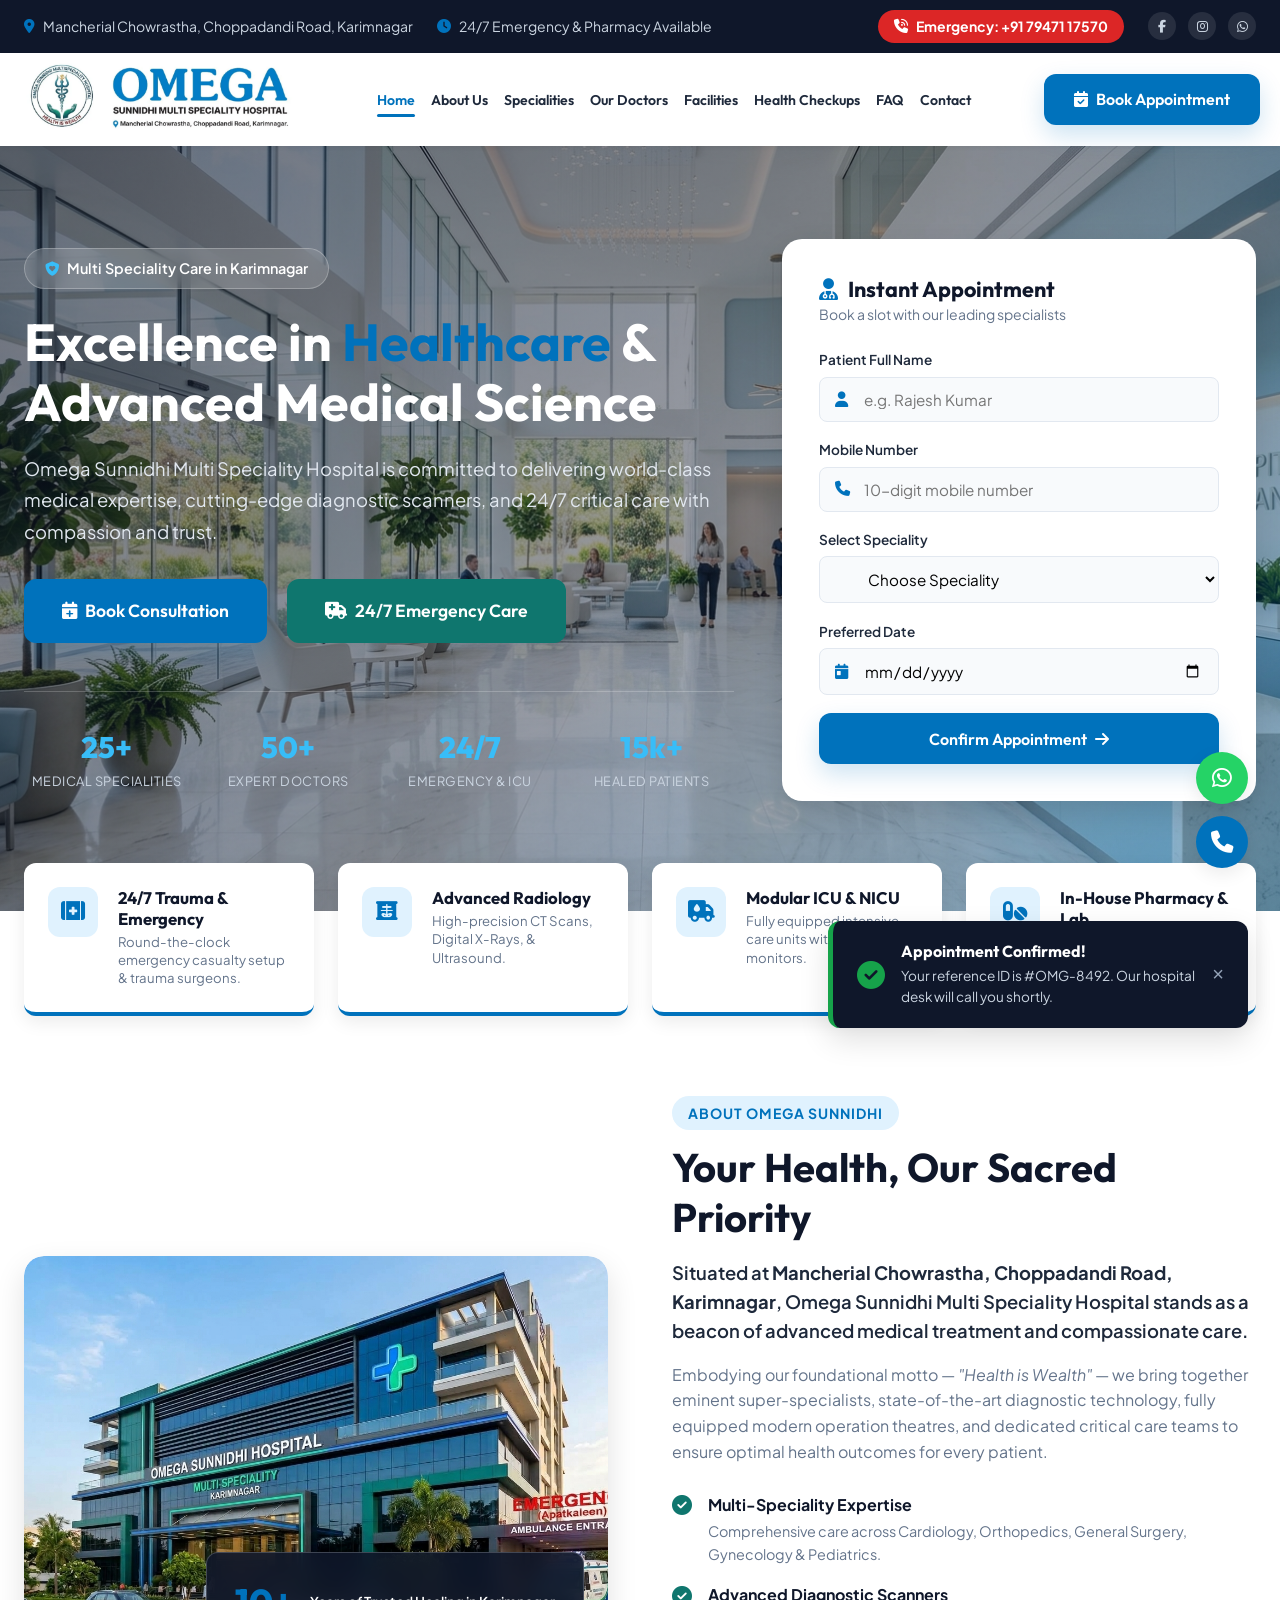
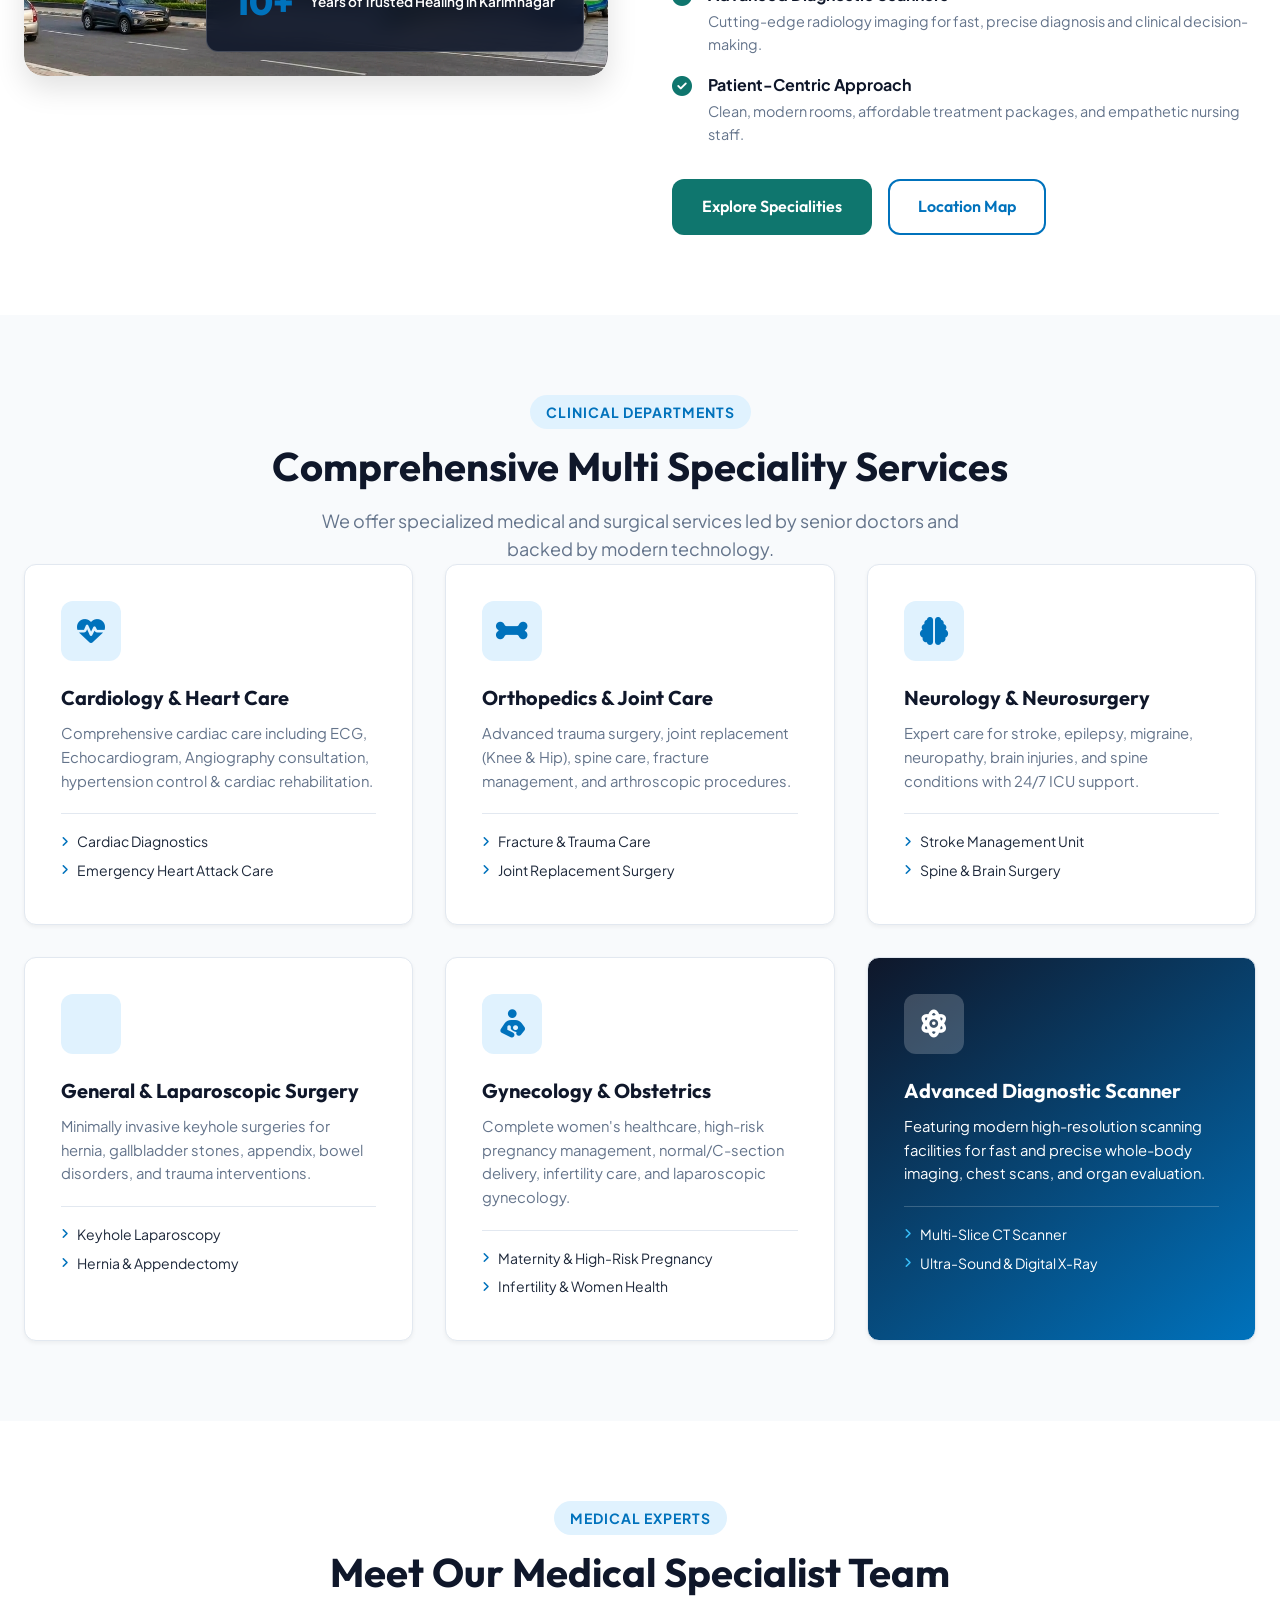
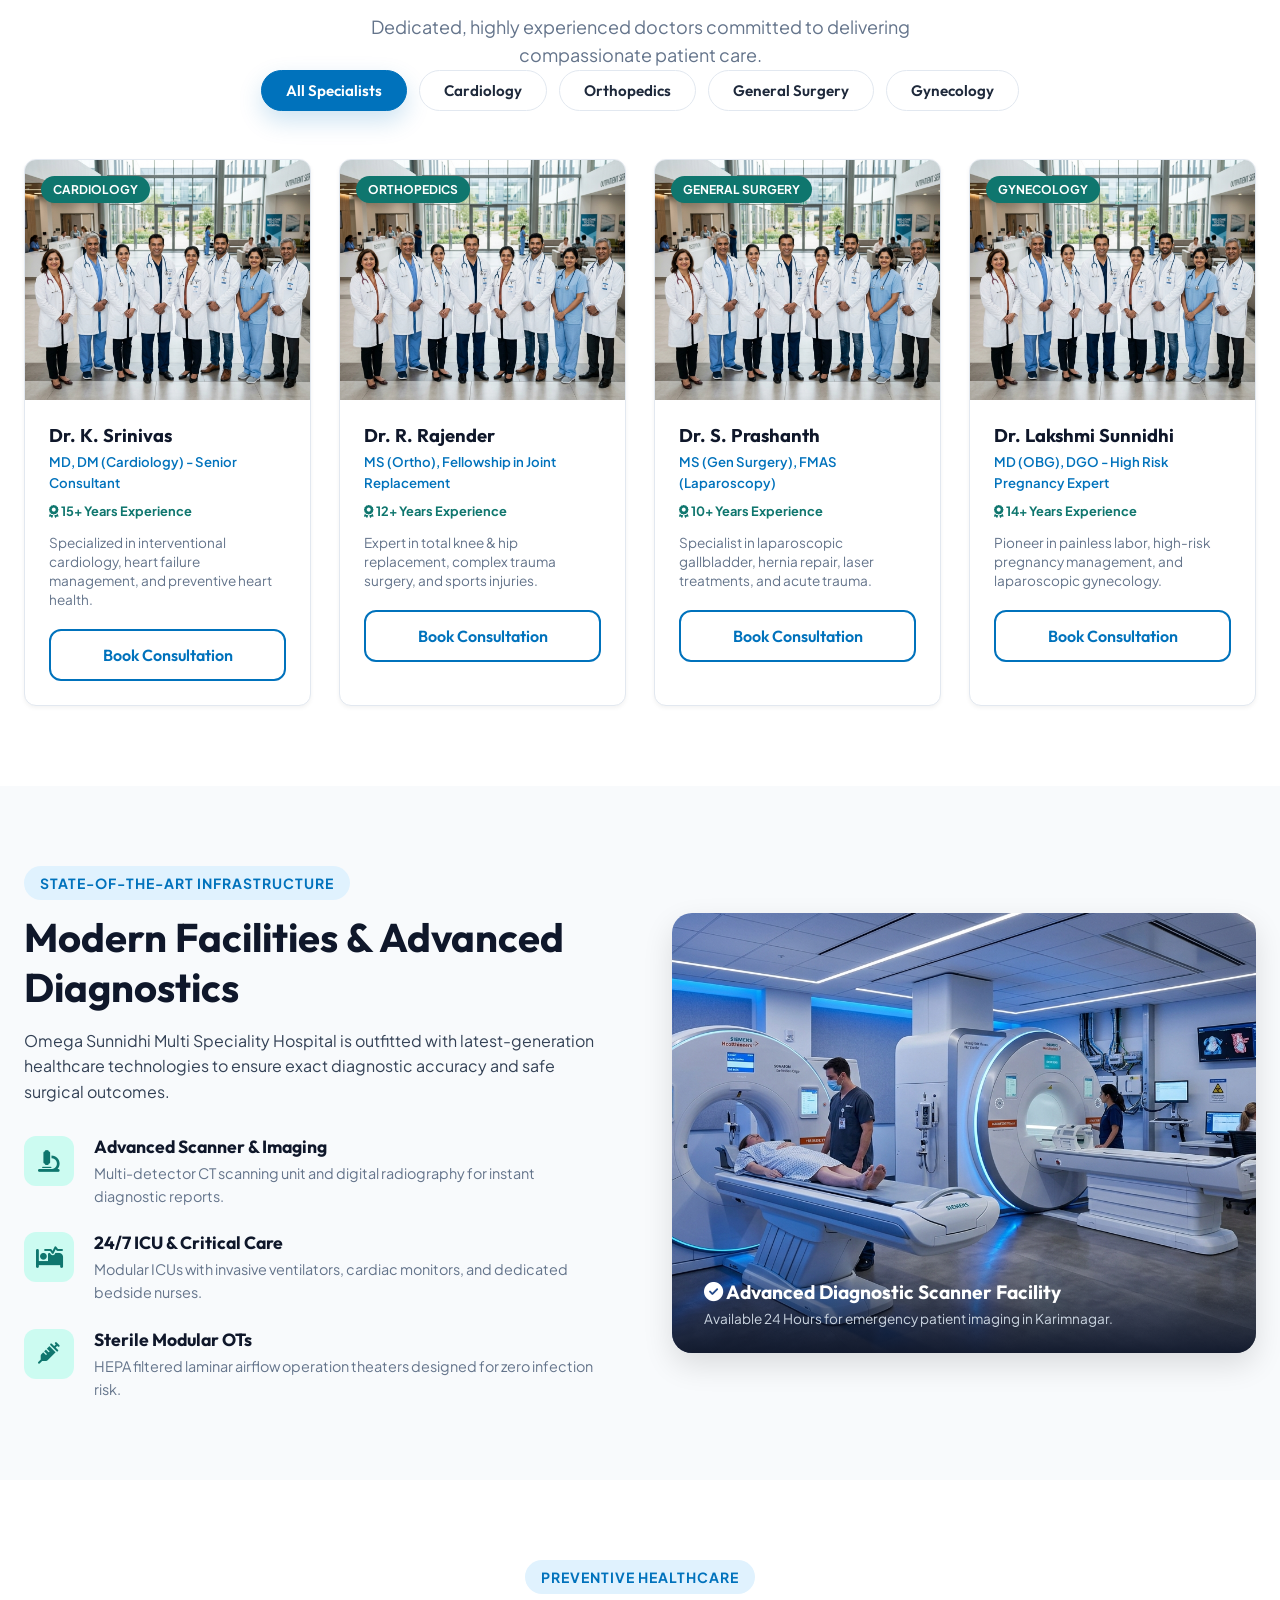
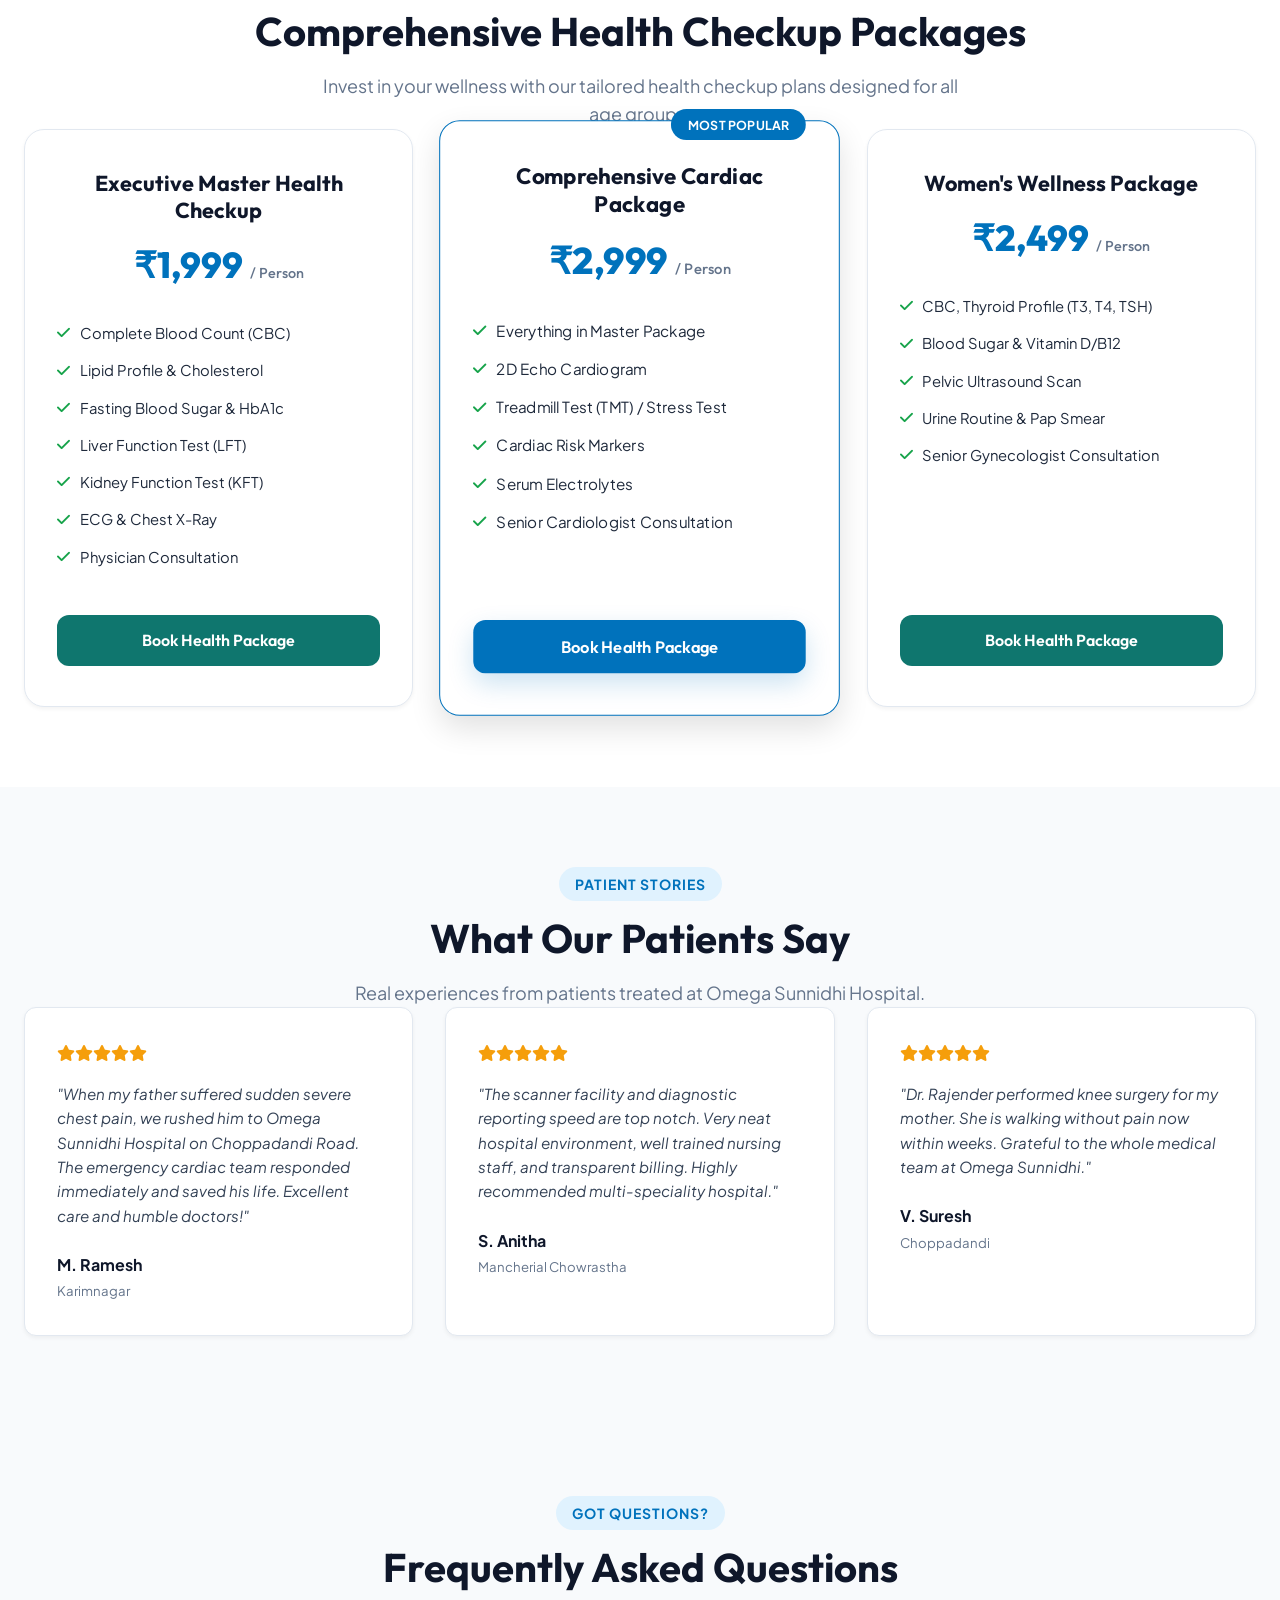
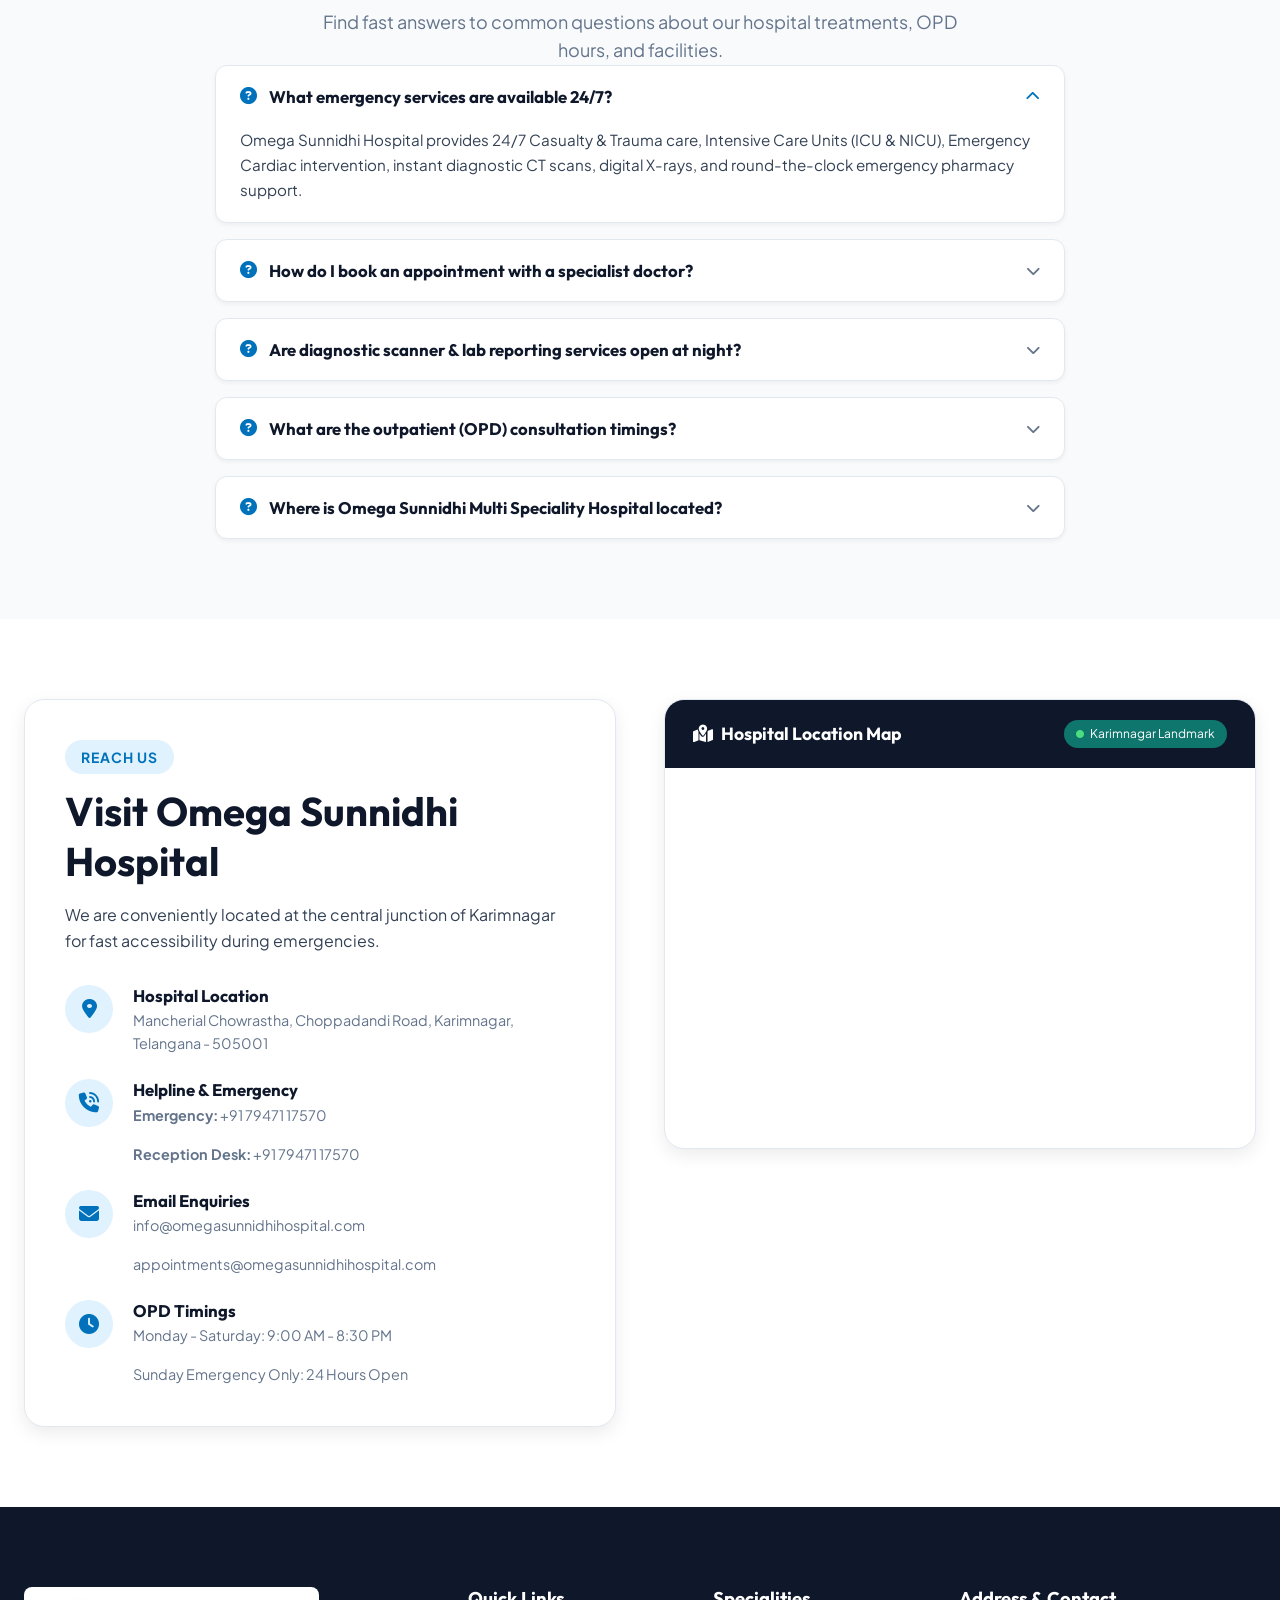
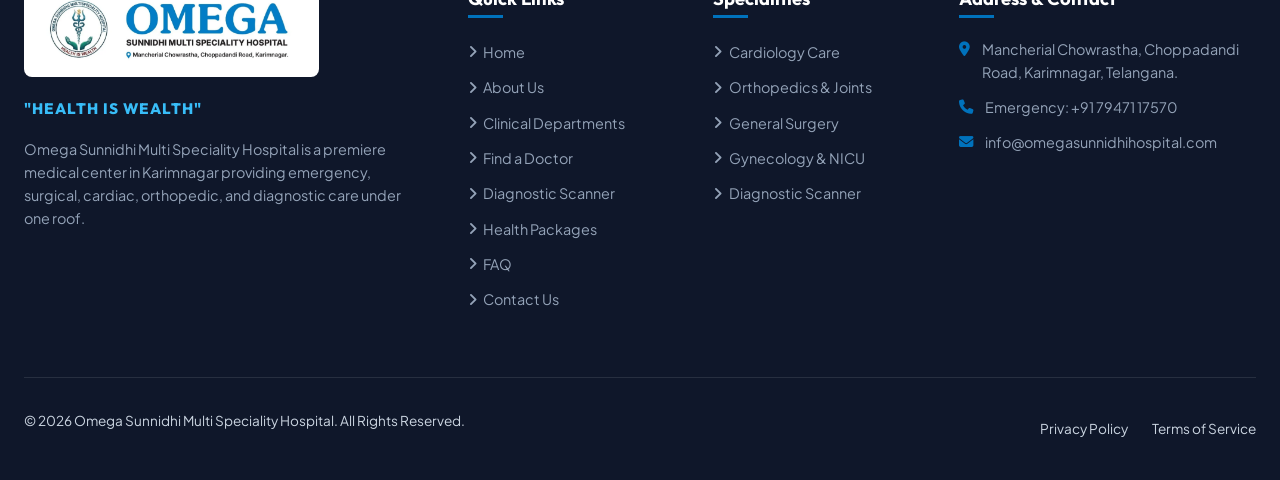
==== index.html @ 815218d9 "first commit" ====
<!DOCTYPE html>
<html lang="en">

<head>
    <meta charset="UTF-8">
    <meta name="viewport" content="width=device-width, initial-scale=1.0">
    <title>Omega Sunnidhi Multi Speciality Hospital | Karimnagar</title>
    <meta name="description"
        content="Omega Sunnidhi Multi Speciality Hospital in Karimnagar provides 24/7 emergency care, advanced radiology, expert doctors, cardiac care, orthopedics, and multi-speciality treatments. Health is Wealth.">
    <meta name="keywords"
        content="Omega Sunnidhi Hospital, Multi Speciality Hospital Karimnagar, Best Hospital in Karimnagar, Choppadandi Road Hospital, Emergency Care Karimnagar">

    <!-- Google Fonts -->
    <link rel="preconnect" href="https://fonts.googleapis.com">
    <link rel="preconnect" href="https://fonts.gstatic.com" crossorigin>
    <link
        href="https://fonts.googleapis.com/css2?family=Plus+Jakarta+Sans:ital,wght@0,300;0,400;0,500;0,600;0,700;0,800;1,400&family=Outfit:wght@400;500;600;700;800&display=swap"
        rel="stylesheet">

    <!-- Font Awesome Icons -->
    <link rel="stylesheet" href="https://cdnjs.cloudflare.com/ajax/libs/font-awesome/6.4.0/css/all.min.css">

    <!-- Custom CSS -->
    <link rel="stylesheet" href="assets/css/style.css">
</head>

<body>

    <!-- Top Announcement / Contact Bar -->
    <div class="top-bar">
        <div class="container top-bar-content">
            <div class="top-info">
                <span class="info-item"><i class="fa-solid fa-location-dot"></i> Mancherial Chowrastha, Choppadandi
                    Road, Karimnagar</span>
                <span class="info-item"><i class="fa-solid fa-clock"></i> 24/7 Emergency & Pharmacy Available</span>
            </div>
            <div class="top-actions">
                <a href="tel:+917947117570" class="emergency-badge"><i class="fa-solid fa-phone-volume"></i> Emergency: +91 79471 17570</a>
                <div class="social-links">
                    <a href="#" aria-label="Facebook"><i class="fa-brands fa-facebook-f"></i></a>
                    <a href="#" aria-label="Instagram"><i class="fa-brands fa-instagram"></i></a>
                    <a href="https://wa.me/917947117570" target="_blank" aria-label="WhatsApp"><i class="fa-brands fa-whatsapp"></i></a>
                </div>
            </div>
        </div>
    </div>

    <!-- Main Navigation Bar -->
    <header class="navbar-header" id="header">
        <div class="container navbar-container">
            <a href="index.html" class="brand-logo-container">
                <img src="assets/images/logo.png" alt="Omega Sunnidhi Multi Speciality Hospital Logo" class="main-logo">
            </a>

            <nav class="nav-menu" id="nav-menu">
                <ul class="nav-list">
                    <li><a href="index.html" class="nav-link active">Home</a></li>
                    <li><a href="about.html" class="nav-link">About Us</a></li>
                    <li><a href="specialities.html" class="nav-link">Specialities</a></li>
                    <li><a href="doctors.html" class="nav-link">Our Doctors</a></li>
                    <li><a href="facilities.html" class="nav-link">Facilities</a></li>
                    <li><a href="packages.html" class="nav-link">Health Checkups</a></li>
                    <li><a href="faq.html" class="nav-link">FAQ</a></li>
                    <li><a href="contact.html" class="nav-link">Contact</a></li>
                </ul>
            </nav>

            <div class="nav-cta-group">
                <button class="btn btn-primary" id="openBookModalBtn">
                    <i class="fa-solid fa-calendar-check"></i> Book Appointment
                </button>
                <button class="mobile-toggle" id="mobileToggle" aria-label="Toggle Menu">
                    <i class="fa-solid fa-bars"></i>
                </button>
            </div>
        </div>
    </header>

    <!-- Hero Section -->
    <section class="hero-section" id="home">
        <div class="hero-bg-wrapper">
            <img src="assets/images/hero-bg-bright-clean.jpg" alt="Omega Sunnidhi Multi Speciality Hospital Bright Clean Interior Lobby" class="hero-bg" fetchpriority="high">
            <div class="hero-overlay"></div>
        </div>
        <div class="container hero-container">
            <div class="hero-content-grid">
                <div class="hero-text-block">
                    <div class="hero-badge">
                        <i class="fa-solid fa-shield-heart"></i> Multi Speciality Care in Karimnagar
                    </div>
                    <h1 class="hero-title">
                        Excellence in <span class="highlight-blue">Healthcare</span> & Advanced Medical Science
                    </h1>
                    <p class="hero-subtitle">
                        Omega Sunnidhi Multi Speciality Hospital is committed to delivering world-class medical
                        expertise, cutting-edge diagnostic scanners, and 24/7 critical care with compassion and trust.
                    </p>
                    <div class="hero-actions">
                        <button class="btn btn-lg btn-primary open-booking-trigger">
                            <i class="fa-solid fa-calendar-plus"></i> Book Consultation
                        </button>
                        <a href="tel:+917947117570" class="btn btn-lg btn-secondary">
                            <i class="fa-solid fa-truck-medical"></i> 24/7 Emergency Care
                        </a>
                    </div>
                    <div class="hero-stats">
                        <div class="stat-card">
                            <div class="stat-number">25+</div>
                            <div class="stat-label">Medical Specialities</div>
                        </div>
                        <div class="stat-card">
                            <div class="stat-number">50+</div>
                            <div class="stat-label">Expert Doctors</div>
                        </div>
                        <div class="stat-card">
                            <div class="stat-number">24/7</div>
                            <div class="stat-label">Emergency & ICU</div>
                        </div>
                        <div class="stat-card">
                            <div class="stat-number">15k+</div>
                            <div class="stat-label">Healed Patients</div>
                        </div>
                    </div>
                </div>

                <!-- Quick Appointment Widget -->
                <div class="hero-widget-card">
                    <div class="widget-header">
                        <h3><i class="fa-solid fa-user-doctor"></i> Instant Appointment</h3>
                        <p>Book a slot with our leading specialists</p>
                    </div>
                    <form id="heroQuickBookForm" class="quick-form">
                        <div class="form-group">
                            <label for="heroPatientName">Patient Full Name</label>
                            <div class="input-icon-wrapper">
                                <i class="fa-solid fa-user"></i>
                                <input type="text" id="heroPatientName" placeholder="e.g. Rajesh Kumar" required>
                            </div>
                        </div>
                        <div class="form-group">
                            <label for="heroPhone">Mobile Number</label>
                            <div class="input-icon-wrapper">
                                <i class="fa-solid fa-phone"></i>
                                <input type="tel" id="heroPhone" placeholder="10-digit mobile number" required
                                    pattern="[0-9]{10}">
                            </div>
                        </div>
                        <div class="form-group">
                            <label for="heroDepartment">Select Speciality</label>
                            <div class="input-icon-wrapper">
                                <i class="fa-solid fa-stethoscopes"></i>
                                <select id="heroDepartment" required>
                                    <option value="" disabled selected>Choose Speciality</option>
                                    <option value="Cardiology">Cardiology (Heart Care)</option>
                                    <option value="Orthopedics">Orthopedics & Joint Care</option>
                                    <option value="Neurology">Neurology & Brain Care</option>
                                    <option value="General Surgery">General & Laparoscopic Surgery</option>
                                    <option value="Gynecology">Gynecology & Obstetrics</option>
                                    <option value="Pediatrics">Pediatrics & Neonatology</option>
                                    <option value="Critical Care">ICU & Emergency Care</option>
                                </select>
                            </div>
                        </div>
                        <div class="form-group">
                            <label for="heroDate">Preferred Date</label>
                            <div class="input-icon-wrapper">
                                <i class="fa-solid fa-calendar-day"></i>
                                <input type="date" id="heroDate" required>
                            </div>
                        </div>
                        <button type="submit" class="btn btn-primary btn-block btn-pulse">
                            Confirm Appointment <i class="fa-solid fa-arrow-right"></i>
                        </button>
                    </form>
                </div>
            </div>
        </div>
    </section>

    <!-- Key Services Quick Bar -->
    <section class="services-quick-bar">
        <div class="container">
            <div class="quick-services-grid">
                <div class="service-quick-card">
                    <div class="sq-icon"><i class="fa-solid fa-kit-medical"></i></div>
                    <div class="sq-text">
                        <h4>24/7 Trauma & Emergency</h4>
                        <p>Round-the-clock emergency casualty setup & trauma surgeons.</p>
                    </div>
                </div>
                <div class="service-quick-card">
                    <div class="sq-icon"><i class="fa-solid fa-x-ray"></i></div>
                    <div class="sq-text">
                        <h4>Advanced Radiology</h4>
                        <p>High-precision CT Scans, Digital X-Rays, & Ultrasound.</p>
                    </div>
                </div>
                <div class="service-quick-card">
                    <div class="sq-icon"><i class="fa-solid fa-truck-droplet"></i></div>
                    <div class="sq-text">
                        <h4>Modular ICU & NICU</h4>
                        <p>Fully equipped intensive care units with dedicated monitors.</p>
                    </div>
                </div>
                <div class="service-quick-card">
                    <div class="sq-icon"><i class="fa-solid fa-pills"></i></div>
                    <div class="sq-text">
                        <h4>In-House Pharmacy & Lab</h4>
                        <p>24/7 operational medicine delivery and diagnostic testing.</p>
                    </div>
                </div>
            </div>
        </div>
    </section>

    <!-- About Us Section -->
    <section class="section about-section" id="about">
        <div class="container">
            <div class="about-grid reveal">
                <div class="about-image-wrapper">
                    <div class="image-frame">
                        <img src="assets/images/hero-hospital.jpg" alt="Omega Sunnidhi Hospital Karimnagar"
                            class="about-main-img">
                        <div class="experience-card">
                            <span class="exp-number">10+</span>
                            <span class="exp-text">Years of Trusted Healing in Karimnagar</span>
                        </div>
                    </div>
                </div>
                <div class="about-content">
                    <span class="section-tag">About Omega Sunnidhi</span>
                    <h2 class="section-title">Your Health, Our Sacred Priority</h2>
                    <p class="about-lead">
                        Situated at <strong>Mancherial Chowrastha, Choppadandi Road, Karimnagar</strong>, Omega Sunnidhi
                        Multi Speciality Hospital stands as a beacon of advanced medical treatment and compassionate
                        care.
                    </p>
                    <p class="about-desc">
                        Embodying our foundational motto — <em>"Health is Wealth"</em> — we bring together eminent
                        super-specialists, state-of-the-art diagnostic technology, fully equipped modern operation
                        theatres, and dedicated critical care teams to ensure optimal health outcomes for every patient.
                    </p>
                    <div class="about-features-list">
                        <div class="feature-item">
                            <i class="fa-solid fa-circle-check"></i>
                            <div>
                                <strong>Multi-Speciality Expertise</strong>
                                <p>Comprehensive care across Cardiology, Orthopedics, General Surgery, Gynecology &
                                    Pediatrics.</p>
                            </div>
                        </div>
                        <div class="feature-item">
                            <i class="fa-solid fa-circle-check"></i>
                            <div>
                                <strong>Advanced Diagnostic Scanners</strong>
                                <p>Cutting-edge radiology imaging for fast, precise diagnosis and clinical
                                    decision-making.</p>
                            </div>
                        </div>
                        <div class="feature-item">
                            <i class="fa-solid fa-circle-check"></i>
                            <div>
                                <strong>Patient-Centric Approach</strong>
                                <p>Clean, modern rooms, affordable treatment packages, and empathetic nursing staff.</p>
                            </div>
                        </div>
                    </div>
                    <div class="about-cta">
                        <a href="specialities.html" class="btn btn-secondary">Explore Specialities</a>
                        <a href="contact.html" class="btn btn-outline">Location Map</a>
                    </div>
                </div>
            </div>
        </div>
    </section>

    <!-- Specialities Section -->
    <section class="section specialities-section bg-light" id="specialities">
        <div class="container">
            <div class="section-header text-center reveal">
                <span class="section-tag">Clinical Departments</span>
                <h2 class="section-title">Comprehensive Multi Speciality Services</h2>
                <p class="section-subtitle">We offer specialized medical and surgical services led by senior doctors and
                    backed by modern technology.</p>
            </div>

            <div class="specialities-grid">
                <!-- Cardiology -->
                <div class="speciality-card">
                    <div class="spec-icon"><i class="fa-solid fa-heart-pulse"></i></div>
                    <h3>Cardiology & Heart Care</h3>
                    <p>Comprehensive cardiac care including ECG, Echocardiogram, Angiography consultation, hypertension
                        control & cardiac rehabilitation.</p>
                    <ul class="spec-list">
                        <li><i class="fa-solid fa-angle-right"></i> Cardiac Diagnostics</li>
                        <li><i class="fa-solid fa-angle-right"></i> Emergency Heart Attack Care</li>
                    </ul>
                </div>

                <!-- Orthopedics -->
                <div class="speciality-card">
                    <div class="spec-icon"><i class="fa-solid fa-bone"></i></div>
                    <h3>Orthopedics & Joint Care</h3>
                    <p>Advanced trauma surgery, joint replacement (Knee & Hip), spine care, fracture management, and
                        arthroscopic procedures.</p>
                    <ul class="spec-list">
                        <li><i class="fa-solid fa-angle-right"></i> Fracture & Trauma Care</li>
                        <li><i class="fa-solid fa-angle-right"></i> Joint Replacement Surgery</li>
                    </ul>
                </div>

                <!-- Neurology -->
                <div class="speciality-card">
                    <div class="spec-icon"><i class="fa-solid fa-brain"></i></div>
                    <h3>Neurology & Neurosurgery</h3>
                    <p>Expert care for stroke, epilepsy, migraine, neuropathy, brain injuries, and spine conditions with
                        24/7 ICU support.</p>
                    <ul class="spec-list">
                        <li><i class="fa-solid fa-angle-right"></i> Stroke Management Unit</li>
                        <li><i class="fa-solid fa-angle-right"></i> Spine & Brain Surgery</li>
                    </ul>
                </div>

                <!-- General Surgery -->
                <div class="speciality-card">
                    <div class="spec-icon"><i class="fa-solid fa-scalpel"></i></div>
                    <h3>General & Laparoscopic Surgery</h3>
                    <p>Minimally invasive keyhole surgeries for hernia, gallbladder stones, appendix, bowel disorders,
                        and trauma interventions.</p>
                    <ul class="spec-list">
                        <li><i class="fa-solid fa-angle-right"></i> Keyhole Laparoscopy</li>
                        <li><i class="fa-solid fa-angle-right"></i> Hernia & Appendectomy</li>
                    </ul>
                </div>

                <!-- Gynecology -->
                <div class="speciality-card">
                    <div class="spec-icon"><i class="fa-solid fa-person-breastfeeding"></i></div>
                    <h3>Gynecology & Obstetrics</h3>
                    <p>Complete women's healthcare, high-risk pregnancy management, normal/C-section delivery,
                        infertility care, and laparoscopic gynecology.</p>
                    <ul class="spec-list">
                        <li><i class="fa-solid fa-angle-right"></i> Maternity & High-Risk Pregnancy</li>
                        <li><i class="fa-solid fa-angle-right"></i> Infertility & Women Health</li>
                    </ul>
                </div>

                <!-- Radiology -->
                <div class="speciality-card highlight-card">
                    <div class="spec-icon"><i class="fa-solid fa-atom"></i></div>
                    <h3>Advanced Diagnostic Scanner</h3>
                    <p>Featuring modern high-resolution scanning facilities for fast and precise whole-body imaging,
                        chest scans, and organ evaluation.</p>
                    <ul class="spec-list">
                        <li><i class="fa-solid fa-angle-right"></i> Multi-Slice CT Scanner</li>
                        <li><i class="fa-solid fa-angle-right"></i> Ultra-Sound & Digital X-Ray</li>
                    </ul>
                </div>
            </div>
        </div>
    </section>

    <!-- Doctors Section -->
    <section class="section doctors-section" id="doctors">
        <div class="container">
            <div class="section-header text-center reveal">
                <span class="section-tag">Medical Experts</span>
                <h2 class="section-title">Meet Our Medical Specialist Team</h2>
                <p class="section-subtitle">Dedicated, highly experienced doctors committed to delivering compassionate
                    patient care.</p>
            </div>

            <!-- Doctor Department Filter -->
            <div class="filter-tabs">
                <button class="filter-btn active" data-filter="all">All Specialists</button>
                <button class="filter-btn" data-filter="cardiology">Cardiology</button>
                <button class="filter-btn" data-filter="orthopedics">Orthopedics</button>
                <button class="filter-btn" data-filter="surgery">General Surgery</button>
                <button class="filter-btn" data-filter="gynecology">Gynecology</button>
            </div>

            <div class="doctors-grid">
                <!-- Doctor Card 1 -->
                <div class="doctor-card" data-category="cardiology">
                    <div class="doctor-img-wrapper">
                        <img src="assets/images/doctor-team.jpg" alt="Dr. K. Srinivas - Senior Cardiologist"
                            class="doctor-img">
                        <div class="dept-badge">Cardiology</div>
                    </div>
                    <div class="doctor-info">
                        <h3>Dr. K. Srinivas</h3>
                        <span class="doctor-qual">MD, DM (Cardiology) - Senior Consultant</span>
                        <p class="doctor-exp"><i class="fa-solid fa-award"></i> 15+ Years Experience</p>
                        <p class="doctor-desc">Specialized in interventional cardiology, heart failure management, and
                            preventive heart health.</p>
                        <button class="btn btn-outline btn-block open-booking-trigger" data-doctor="Dr. K. Srinivas">
                            Book Consultation
                        </button>
                    </div>
                </div>

                <!-- Doctor Card 2 -->
                <div class="doctor-card" data-category="orthopedics">
                    <div class="doctor-img-wrapper">
                        <img src="assets/images/doctor-team.jpg" alt="Dr. R. Rajender - Orthopedic Surgeon"
                            class="doctor-img">
                        <div class="dept-badge">Orthopedics</div>
                    </div>
                    <div class="doctor-info">
                        <h3>Dr. R. Rajender</h3>
                        <span class="doctor-qual">MS (Ortho), Fellowship in Joint Replacement</span>
                        <p class="doctor-exp"><i class="fa-solid fa-award"></i> 12+ Years Experience</p>
                        <p class="doctor-desc">Expert in total knee & hip replacement, complex trauma surgery, and
                            sports injuries.</p>
                        <button class="btn btn-outline btn-block open-booking-trigger" data-doctor="Dr. R. Rajender">
                            Book Consultation
                        </button>
                    </div>
                </div>

                <!-- Doctor Card 3 -->
                <div class="doctor-card" data-category="surgery">
                    <div class="doctor-img-wrapper">
                        <img src="assets/images/doctor-team.jpg" alt="Dr. S. Prashanth - General Surgeon"
                            class="doctor-img">
                        <div class="dept-badge">General Surgery</div>
                    </div>
                    <div class="doctor-info">
                        <h3>Dr. S. Prashanth</h3>
                        <span class="doctor-qual">MS (Gen Surgery), FMAS (Laparoscopy)</span>
                        <p class="doctor-exp"><i class="fa-solid fa-award"></i> 10+ Years Experience</p>
                        <p class="doctor-desc">Specialist in laparoscopic gallbladder, hernia repair, laser treatments,
                            and acute trauma.</p>
                        <button class="btn btn-outline btn-block open-booking-trigger" data-doctor="Dr. S. Prashanth">
                            Book Consultation
                        </button>
                    </div>
                </div>

                <!-- Doctor Card 4 -->
                <div class="doctor-card" data-category="gynecology">
                    <div class="doctor-img-wrapper">
                        <img src="assets/images/doctor-team.jpg"
                            alt="Dr. Lakshmi Sunnidhi - Obstetrician & Gynecologist" class="doctor-img">
                        <div class="dept-badge">Gynecology</div>
                    </div>
                    <div class="doctor-info">
                        <h3>Dr. Lakshmi Sunnidhi</h3>
                        <span class="doctor-qual">MD (OBG), DGO - High Risk Pregnancy Expert</span>
                        <p class="doctor-exp"><i class="fa-solid fa-award"></i> 14+ Years Experience</p>
                        <p class="doctor-desc">Pioneer in painless labor, high-risk pregnancy management, and
                            laparoscopic gynecology.</p>
                        <button class="btn btn-outline btn-block open-booking-trigger"
                            data-doctor="Dr. Lakshmi Sunnidhi">
                            Book Consultation
                        </button>
                    </div>
                </div>
            </div>
        </div>
    </section>

    <!-- Facilities Showcase Section -->
    <section class="section facilities-section bg-light" id="facilities">
        <div class="container">
            <div class="facilities-grid reveal">
                <div class="facility-content">
                    <span class="section-tag">State-of-the-Art Infrastructure</span>
                    <h2 class="section-title">Modern Facilities & Advanced Diagnostics</h2>
                    <p>
                        Omega Sunnidhi Multi Speciality Hospital is outfitted with latest-generation healthcare
                        technologies to ensure exact diagnostic accuracy and safe surgical outcomes.
                    </p>
                    <div class="facility-features">
                        <div class="ff-box">
                            <div class="ff-icon"><i class="fa-solid fa-microscope"></i></div>
                            <div>
                                <h4>Advanced Scanner & Imaging</h4>
                                <p>Multi-detector CT scanning unit and digital radiography for instant diagnostic
                                    reports.</p>
                            </div>
                        </div>
                        <div class="ff-box">
                            <div class="ff-icon"><i class="fa-solid fa-bed-pulse"></i></div>
                            <div>
                                <h4>24/7 ICU & Critical Care</h4>
                                <p>Modular ICUs with invasive ventilators, cardiac monitors, and dedicated bedside
                                    nurses.</p>
                            </div>
                        </div>
                        <div class="ff-box">
                            <div class="ff-icon"><i class="fa-solid fa-syringe"></i></div>
                            <div>
                                <h4>Sterile Modular OTs</h4>
                                <p>HEPA filtered laminar airflow operation theaters designed for zero infection risk.
                                </p>
                            </div>
                        </div>
                    </div>
                </div>
                <div class="facility-image-wrapper">
                    <div class="facility-card-image">
                        <img src="assets/images/scanner-facility.jpg" alt="Omega Hospital Scanner & Diagnostic Facility"
                            class="facility-img">
                        <div class="facility-caption">
                            <h4><i class="fa-solid fa-circle-check"></i> Advanced Diagnostic Scanner Facility</h4>
                            <p>Available 24 Hours for emergency patient imaging in Karimnagar.</p>
                        </div>
                    </div>
                </div>
            </div>
        </div>
    </section>

    <!-- Health Packages Section -->
    <section class="section packages-section" id="packages">
        <div class="container">
            <div class="section-header text-center reveal">
                <span class="section-tag">Preventive Healthcare</span>
                <h2 class="section-title">Comprehensive Health Checkup Packages</h2>
                <p class="section-subtitle">Invest in your wellness with our tailored health checkup plans designed for
                    all age groups.</p>
            </div>

            <div class="packages-grid">
                <!-- Package 1 -->
                <div class="package-card">
                    <div class="pkg-header">
                        <h3>Executive Master Health Checkup</h3>
                        <div class="pkg-price">₹1,999 <span>/ Person</span></div>
                    </div>
                    <ul class="pkg-features">
                        <li><i class="fa-solid fa-check"></i> Complete Blood Count (CBC)</li>
                        <li><i class="fa-solid fa-check"></i> Lipid Profile & Cholesterol</li>
                        <li><i class="fa-solid fa-check"></i> Fasting Blood Sugar & HbA1c</li>
                        <li><i class="fa-solid fa-check"></i> Liver Function Test (LFT)</li>
                        <li><i class="fa-solid fa-check"></i> Kidney Function Test (KFT)</li>
                        <li><i class="fa-solid fa-check"></i> ECG & Chest X-Ray</li>
                        <li><i class="fa-solid fa-check"></i> Physician Consultation</li>
                    </ul>
                    <button class="btn btn-secondary btn-block open-booking-trigger"
                        data-package="Executive Master Health Checkup">
                        Book Health Package
                    </button>
                </div>

                <!-- Package 2 (Featured) -->
                <div class="package-card featured">
                    <div class="featured-ribbon">Most Popular</div>
                    <div class="pkg-header">
                        <h3>Comprehensive Cardiac Package</h3>
                        <div class="pkg-price">₹2,999 <span>/ Person</span></div>
                    </div>
                    <ul class="pkg-features">
                        <li><i class="fa-solid fa-check"></i> Everything in Master Package</li>
                        <li><i class="fa-solid fa-check"></i> 2D Echo Cardiogram</li>
                        <li><i class="fa-solid fa-check"></i> Treadmill Test (TMT) / Stress Test</li>
                        <li><i class="fa-solid fa-check"></i> Cardiac Risk Markers</li>
                        <li><i class="fa-solid fa-check"></i> Serum Electrolytes</li>
                        <li><i class="fa-solid fa-check"></i> Senior Cardiologist Consultation</li>
                    </ul>
                    <button class="btn btn-primary btn-block open-booking-trigger"
                        data-package="Comprehensive Cardiac Package">
                        Book Health Package
                    </button>
                </div>

                <!-- Package 3 -->
                <div class="package-card">
                    <div class="pkg-header">
                        <h3>Women's Wellness Package</h3>
                        <div class="pkg-price">₹2,499 <span>/ Person</span></div>
                    </div>
                    <ul class="pkg-features">
                        <li><i class="fa-solid fa-check"></i> CBC, Thyroid Profile (T3, T4, TSH)</li>
                        <li><i class="fa-solid fa-check"></i> Blood Sugar & Vitamin D/B12</li>
                        <li><i class="fa-solid fa-check"></i> Pelvic Ultrasound Scan</li>
                        <li><i class="fa-solid fa-check"></i> Urine Routine & Pap Smear</li>
                        <li><i class="fa-solid fa-check"></i> Senior Gynecologist Consultation</li>
                    </ul>
                    <button class="btn btn-secondary btn-block open-booking-trigger"
                        data-package="Women's Wellness Package">
                        Book Health Package
                    </button>
                </div>
            </div>
        </div>
    </section>

    <!-- Testimonials / Patient Trust Section -->
    <section class="section testimonials-section bg-light">
        <div class="container">
            <div class="section-header text-center reveal">
                <span class="section-tag">Patient Stories</span>
                <h2 class="section-title">What Our Patients Say</h2>
                <p class="section-subtitle">Real experiences from patients treated at Omega Sunnidhi Hospital.</p>
            </div>

            <div class="testimonials-grid">
                <div class="testimonial-card">
                    <div class="rating">
                        <i class="fa-solid fa-star"></i><i class="fa-solid fa-star"></i><i
                            class="fa-solid fa-star"></i><i class="fa-solid fa-star"></i><i
                            class="fa-solid fa-star"></i>
                    </div>
                    <p class="review-text">
                        "When my father suffered sudden severe chest pain, we rushed him to Omega Sunnidhi Hospital on
                        Choppadandi Road. The emergency cardiac team responded immediately and saved his life. Excellent
                        care and humble doctors!"
                    </p>
                    <div class="reviewer">
                        <strong>M. Ramesh</strong>
                        <span>Karimnagar</span>
                    </div>
                </div>

                <div class="testimonial-card">
                    <div class="rating">
                        <i class="fa-solid fa-star"></i><i class="fa-solid fa-star"></i><i
                            class="fa-solid fa-star"></i><i class="fa-solid fa-star"></i><i
                            class="fa-solid fa-star"></i>
                    </div>
                    <p class="review-text">
                        "The scanner facility and diagnostic reporting speed are top notch. Very neat hospital
                        environment, well trained nursing staff, and transparent billing. Highly recommended
                        multi-speciality hospital."
                    </p>
                    <div class="reviewer">
                        <strong>S. Anitha</strong>
                        <span>Mancherial Chowrastha</span>
                    </div>
                </div>

                <div class="testimonial-card">
                    <div class="rating">
                        <i class="fa-solid fa-star"></i><i class="fa-solid fa-star"></i><i
                            class="fa-solid fa-star"></i><i class="fa-solid fa-star"></i><i
                            class="fa-solid fa-star"></i>
                    </div>
                    <p class="review-text">
                        "Dr. Rajender performed knee surgery for my mother. She is walking without pain now within
                        weeks. Grateful to the whole medical team at Omega Sunnidhi."
                    </p>
                    <div class="reviewer">
                        <strong>V. Suresh</strong>
                        <span>Choppadandi</span>
                    </div>
                </div>
            </div>
        </div>
    </section>

    <!-- FAQ Section -->
    <section class="section faq-section bg-light" id="faq">
        <div class="container">
            <div class="section-header text-center reveal">
                <span class="section-tag">Got Questions?</span>
                <h2 class="section-title">Frequently Asked Questions</h2>
                <p class="section-subtitle">Find fast answers to common questions about our hospital treatments, OPD hours, and facilities.</p>
            </div>

            <div class="faq-accordion-wrapper reveal">
                <div class="faq-item active">
                    <button class="faq-question" aria-expanded="true">
                        <span><i class="fa-solid fa-circle-question"></i> What emergency services are available 24/7?</span>
                        <i class="fa-solid fa-chevron-down faq-icon"></i>
                    </button>
                    <div class="faq-answer">
                        <p>Omega Sunnidhi Hospital provides 24/7 Casualty & Trauma care, Intensive Care Units (ICU & NICU), Emergency Cardiac intervention, instant diagnostic CT scans, digital X-rays, and round-the-clock emergency pharmacy support.</p>
                    </div>
                </div>

                <div class="faq-item">
                    <button class="faq-question" aria-expanded="false">
                        <span><i class="fa-solid fa-circle-question"></i> How do I book an appointment with a specialist doctor?</span>
                        <i class="fa-solid fa-chevron-down faq-icon"></i>
                    </button>
                    <div class="faq-answer">
                        <p>You can book directly using our instant appointment form above, or call our hospital helpline at <strong>+91 79471 17570</strong>. Our front desk will confirm your preferred specialist and time slot.</p>
                    </div>
                </div>

                <div class="faq-item">
                    <button class="faq-question" aria-expanded="false">
                        <span><i class="fa-solid fa-circle-question"></i> Are diagnostic scanner & lab reporting services open at night?</span>
                        <i class="fa-solid fa-chevron-down faq-icon"></i>
                    </button>
                    <div class="faq-answer">
                        <p>Yes. Our radiology suite (multi-slice CT scanner, ultrasound, digital X-Ray) and pathology laboratory are operational 24 hours a day for both OPD patients and emergency admissions.</p>
                    </div>
                </div>

                <div class="faq-item">
                    <button class="faq-question" aria-expanded="false">
                        <span><i class="fa-solid fa-circle-question"></i> What are the outpatient (OPD) consultation timings?</span>
                        <i class="fa-solid fa-chevron-down faq-icon"></i>
                    </button>
                    <div class="faq-answer">
                        <p>OPD consultations run from Monday through Saturday between 9:00 AM and 8:30 PM. Emergency and casualty care remain open 24/7 including Sundays and public holidays.</p>
                    </div>
                </div>

                <div class="faq-item">
                    <button class="faq-question" aria-expanded="false">
                        <span><i class="fa-solid fa-circle-question"></i> Where is Omega Sunnidhi Multi Speciality Hospital located?</span>
                        <i class="fa-solid fa-chevron-down faq-icon"></i>
                    </button>
                    <div class="faq-answer">
                        <p>We are centrally located at Mancherial Chowrastha, Choppadandi Road, Karimnagar, Telangana - 505001. We are easily accessible from all major roads across Karimnagar district.</p>
                    </div>
                </div>
            </div>
        </div>
    </section>

    <!-- Location & Contact Section -->
    <section class="section contact-section" id="contact">
        <div class="container">
            <div class="contact-grid">
                <div class="contact-info-card">
                    <span class="section-tag">Reach Us</span>
                    <h2 class="section-title">Visit Omega Sunnidhi Hospital</h2>
                    <p>We are conveniently located at the central junction of Karimnagar for fast accessibility during
                        emergencies.</p>

                    <div class="contact-detail-list">
                        <div class="cd-item">
                            <div class="cd-icon"><i class="fa-solid fa-location-dot"></i></div>
                            <div>
                                <h4>Hospital Location</h4>
                                <p>Mancherial Chowrastha, Choppadandi Road, Karimnagar, Telangana - 505001</p>
                            </div>
                        </div>

                        <div class="cd-item">
                            <div class="cd-icon"><i class="fa-solid fa-phone-volume"></i></div>
                            <div>
                                <h4>Helpline & Emergency</h4>
                                <p><strong>Emergency:</strong> +91 79471 17570</p>
                                <p><strong>Reception Desk:</strong> +91 79471 17570</p>
                            </div>
                        </div>

                        <div class="cd-item">
                            <div class="cd-icon"><i class="fa-solid fa-envelope"></i></div>
                            <div>
                                <h4>Email Enquiries</h4>
                                <p>info@omegasunnidhihospital.com</p>
                                <p>appointments@omegasunnidhihospital.com</p>
                            </div>
                        </div>

                        <div class="cd-item">
                            <div class="cd-icon"><i class="fa-solid fa-clock"></i></div>
                            <div>
                                <h4>OPD Timings</h4>
                                <p>Monday - Saturday: 9:00 AM - 8:30 PM</p>
                                <p>Sunday Emergency Only: 24 Hours Open</p>
                            </div>
                        </div>
                    </div>
                </div>

                <div class="contact-map-wrapper">
                    <div class="map-card">
                        <div class="map-header">
                            <h3><i class="fa-solid fa-map-location-dot"></i> Hospital Location Map</h3>
                            <span class="badge-live"><i class="fa-solid fa-circle"></i> Karimnagar Landmark</span>
                        </div>
                        <!-- Embedded Responsive Google Map Centered at Karimnagar -->
                        <div class="map-container">
                            <iframe
                                src="https://www.google.com/maps/embed?pb=!1m18!1m12!1m3!1d3789.288921898701!2d79.1250!3d18.4386!2m3!1f0!2f0!3f0!3m2!1i1024!2i768!4f13.1!3m3!1m2!1s0x3bccd90000000000%3A0x0!2sKarimnagar%2C%20Telangana!5e0!3m2!1sen!2sin!4v1700000000000!5m2!1sen!2sin"
                                width="100%" height="380" style="border:0;" allowfullscreen="" loading="lazy"
                                referrerpolicy="no-referrer-when-downgrade">
                            </iframe>
                        </div>
                    </div>
                </div>
            </div>
        </div>
    </section>

    <!-- Footer -->
    <footer class="footer">
        <div class="container footer-content">
            <div class="footer-grid">
                <div class="footer-brand">
                    <img src="assets/images/logo.png" alt="Omega Sunnidhi Hospital" class="footer-logo">
                    <p class="footer-motto">"HEALTH IS WEALTH"</p>
                    <p class="footer-about">
                        Omega Sunnidhi Multi Speciality Hospital is a premiere medical center in Karimnagar providing
                        emergency, surgical, cardiac, orthopedic, and diagnostic care under one roof.
                    </p>
                </div>

                <div class="footer-links">
                    <h4>Quick Links</h4>
                    <ul>
                        <li><a href="index.html"><i class="fa-solid fa-angle-right"></i> Home</a></li>
                        <li><a href="about.html"><i class="fa-solid fa-angle-right"></i> About Us</a></li>
                        <li><a href="specialities.html"><i class="fa-solid fa-angle-right"></i> Clinical Departments</a>
                        </li>
                        <li><a href="doctors.html"><i class="fa-solid fa-angle-right"></i> Find a Doctor</a></li>
                        <li><a href="facilities.html"><i class="fa-solid fa-angle-right"></i> Diagnostic Scanner</a></li>
                        <li><a href="packages.html"><i class="fa-solid fa-angle-right"></i> Health Packages</a></li>
                        <li><a href="faq.html"><i class="fa-solid fa-angle-right"></i> FAQ</a></li>
                        <li><a href="contact.html"><i class="fa-solid fa-angle-right"></i> Contact Us</a></li>
                    </ul>
                </div>

                <div class="footer-links">
                    <h4>Specialities</h4>
                    <ul>
                        <li><a href="specialities.html"><i class="fa-solid fa-angle-right"></i> Cardiology Care</a></li>
                        <li><a href="specialities.html"><i class="fa-solid fa-angle-right"></i> Orthopedics & Joints</a>
                        </li>
                        <li><a href="specialities.html"><i class="fa-solid fa-angle-right"></i> General Surgery</a></li>
                        <li><a href="specialities.html"><i class="fa-solid fa-angle-right"></i> Gynecology & NICU</a></li>
                        <li><a href="facilities.html"><i class="fa-solid fa-angle-right"></i> Diagnostic Scanner</a></li>
                    </ul>
                </div>

                <div class="footer-contact">
                    <h4>Address & Contact</h4>
                    <p><i class="fa-solid fa-location-dot"></i> Mancherial Chowrastha, Choppadandi Road, Karimnagar,
                        Telangana.</p>
                    <p><i class="fa-solid fa-phone"></i> Emergency: +91 79471 17570</p>
                    <p><i class="fa-solid fa-envelope"></i> info@omegasunnidhihospital.com</p>
                </div>
            </div>

            <div class="footer-bottom">
                <p>&copy; 2026 Omega Sunnidhi Multi Speciality Hospital. All Rights Reserved.</p>
                <div class="footer-bottom-links">
                    <a href="#">Privacy Policy</a>
                    <a href="#">Terms of Service</a>
                </div>
            </div>
        </div>
    </footer>

    <!-- Booking Modal -->
    <div class="modal-backdrop" id="bookingModal">
        <div class="modal-card">
            <div class="modal-header">
                <h3><i class="fa-solid fa-calendar-check"></i> Book Consultation</h3>
                <button class="modal-close" id="closeBookModalBtn">&times;</button>
            </div>
            <div class="modal-body">
                <form id="modalBookingForm">
                    <div class="form-row">
                        <div class="form-group">
                            <label for="modalPatientName">Full Name *</label>
                            <input type="text" id="modalPatientName" placeholder="Enter patient name" required>
                        </div>
                        <div class="form-group">
                            <label for="modalPhone">Mobile Number *</label>
                            <input type="tel" id="modalPhone" placeholder="10-digit mobile number" required
                                pattern="[0-9]{10}">
                        </div>
                    </div>

                    <div class="form-row">
                        <div class="form-group">
                            <label for="modalDepartment">Department / Speciality *</label>
                            <select id="modalDepartment" required>
                                <option value="" disabled selected>Select Department</option>
                                <option value="Cardiology">Cardiology (Heart Care)</option>
                                <option value="Orthopedics">Orthopedics & Joint Care</option>
                                <option value="General Surgery">General & Laparoscopic Surgery</option>
                                <option value="Gynecology">Gynecology & Obstetrics</option>
                                <option value="Pediatrics">Pediatrics & Child Care</option>
                                <option value="Radiology">Diagnostic Scanner / Imaging</option>
                            </select>
                        </div>
                        <div class="form-group">
                            <label for="modalDoctor">Preferred Doctor (Optional)</label>
                            <select id="modalDoctor">
                                <option value="Any Specialist Doctor">Any Available Specialist Doctor</option>
                                <option value="Dr. K. Srinivas">Dr. K. Srinivas (Cardiology)</option>
                                <option value="Dr. R. Rajender">Dr. R. Rajender (Orthopedics)</option>
                                <option value="Dr. S. Prashanth">Dr. S. Prashanth (Surgery)</option>
                                <option value="Dr. Lakshmi Sunnidhi">Dr. Lakshmi Sunnidhi (Gynecology)</option>
                            </select>
                        </div>
                    </div>

                    <div class="form-row">
                        <div class="form-group">
                            <label for="modalDate">Appointment Date *</label>
                            <input type="date" id="modalDate" required>
                        </div>
                        <div class="form-group">
                            <label for="modalTime">Time Slot *</label>
                            <select id="modalTime" required>
                                <option value="Morning Slot (10:00 AM - 01:00 PM)">Morning Slot (10:00 AM - 01:00 PM)
                                </option>
                                <option value="Evening Slot (05:00 PM - 08:30 PM)">Evening Slot (05:00 PM - 08:30 PM)
                                </option>
                                <option value="Emergency Care (Immediate)">Emergency Care (Immediate)</option>
                            </select>
                        </div>
                    </div>

                    <div class="form-group">
                        <label for="modalNotes">Symptoms or Additional Details</label>
                        <textarea id="modalNotes" rows="3" placeholder="Briefly describe health concern..."></textarea>
                    </div>

                    <button type="submit" class="btn btn-primary btn-block btn-lg">
                        Submit & Confirm Booking <i class="fa-solid fa-check-circle"></i>
                    </button>
                </form>
            </div>
        </div>
    </div>

    <!-- Booking Confirmation Toast Notification -->
    <div class="toast-notification" id="toastNotification">
        <div class="toast-icon"><i class="fa-solid fa-circle-check"></i></div>
        <div class="toast-content">
            <h4 id="toastTitle">Appointment Confirmed!</h4>
            <p id="toastMessage">Your reference ID is #OMG-8492. Our hospital desk will call you shortly.</p>
        </div>
        <button class="toast-close" id="toastClose">&times;</button>
    </div>

    <!-- Floating Quick Call / WhatsApp Bar -->
    <div class="floating-contact">
        <a href="https://wa.me/917947117570" target="_blank" class="float-btn float-whatsapp" aria-label="WhatsApp Us">
            <i class="fa-brands fa-whatsapp"></i>
        </a>
        <a href="tel:+917947117570" class="float-btn float-phone" aria-label="Call Emergency">
            <i class="fa-solid fa-phone"></i>
        </a>
    </div>

    <!-- Custom JavaScript -->
    <script src="assets/js/main.js"></script>
</body>

</html>
---- assets/css/style.css ----
/* ==========================================================================
   Omega Sunnidhi Multi Speciality Hospital - CSS Design System
   Design System Color Palette inspired by the Official Hospital Logo:
   - Primary Blue: #0072BC / #0082CA
   - Medical Teal: #0F766E / #0D9488
   - Dark Slate / Navy: #0F172A
   - Background Light: #F8FAFC
   ========================================================================== */

:root {
    --primary-blue: #0072BC;
    --primary-hover: #005B98;
    --primary-light: #E0F2FE;
    --teal-accent: #0F766E;
    --teal-hover: #115E59;
    --teal-light: #CCFBF1;
    --dark-navy: #0F172A;
    --dark-slate: #1E293B;
    --text-body: #334155;
    --text-muted: #64748B;
    --bg-light: #F8FAFC;
    --bg-white: #FFFFFF;
    --border-color: #E2E8F0;
    --danger-red: #DC2626;
    --success-green: #16A34A;
    
    --font-heading: 'Outfit', sans-serif;
    --font-body: 'Plus Jakarta Sans', sans-serif;
    
    --shadow-sm: 0 2px 4px rgba(0, 0, 0, 0.05);
    --shadow-md: 0 6px 18px rgba(0, 0, 0, 0.08);
    --shadow-lg: 0 12px 30px rgba(0, 0, 0, 0.12);
    --shadow-glow: 0 10px 25px rgba(0, 114, 188, 0.2);
    
    --radius-sm: 8px;
    --radius-md: 12px;
    --radius-lg: 20px;
    --radius-full: 9999px;
    
    --transition-fast: all 0.2s ease;
    --transition-normal: all 0.3s cubic-bezier(0.4, 0, 0.2, 1);
}

/* Reset & Base Styling */
* {
    margin: 0;
    padding: 0;
    box-sizing: border-box;
}

html {
    scroll-behavior: smooth;
    scroll-padding-top: 120px;
    font-size: 16px;
}

body {
    font-family: var(--font-body);
    color: var(--text-body);
    background-color: var(--bg-white);
    line-height: 1.6;
    overflow-x: hidden;
}

h1, h2, h3, h4, h5, h6 {
    font-family: var(--font-heading);
    color: var(--dark-navy);
    line-height: 1.25;
    font-weight: 700;
}

p {
    margin-bottom: 1rem;
}

p:last-child {
    margin-bottom: 0;
}

a {
    text-decoration: none;
    color: inherit;
    transition: var(--transition-fast);
}

img {
    max-width: 100%;
    height: auto;
    display: block;
}

.container {
    width: 100%;
    max-width: 1440px;
    margin: 0 auto;
    padding: 0 1.5rem;
    box-sizing: border-box;
}

/* Typography Helpers */
.text-center { text-align: center; }
.highlight-blue { color: var(--primary-blue); }

.section {
    padding: 5rem 0;
}

.bg-light {
    background-color: var(--bg-light);
}

.section-tag {
    display: inline-block;
    padding: 0.35rem 1rem;
    background-color: var(--primary-light);
    color: var(--primary-blue);
    font-weight: 700;
    font-size: 0.875rem;
    text-transform: uppercase;
    letter-spacing: 1px;
    border-radius: var(--radius-full);
    margin-bottom: 0.75rem;
}

.section-title {
    font-size: 2.5rem;
    margin-bottom: 1rem;
}

.section-subtitle {
    font-size: 1.125rem;
    color: var(--text-muted);
    max-width: 650px;
    margin: 0 auto 3rem auto;
}

/* Button Components */
.btn {
    display: inline-flex;
    align-items: center;
    justify-content: center;
    gap: 0.5rem;
    padding: 0.85rem 1.75rem;
    font-family: var(--font-heading);
    font-weight: 600;
    font-size: 1rem;
    border-radius: var(--radius-md);
    border: 2px solid transparent;
    cursor: pointer;
    transition: var(--transition-normal);
}

.btn-lg {
    padding: 1rem 2.25rem;
    font-size: 1.1rem;
}

.btn-block {
    width: 100%;
}

.btn-primary {
    background-color: var(--primary-blue);
    color: #ffffff;
    box-shadow: var(--shadow-glow);
}

.btn-primary:hover {
    background-color: var(--primary-hover);
    transform: translateY(-2px);
    box-shadow: 0 12px 28px rgba(0, 114, 188, 0.35);
}

.btn-secondary {
    background-color: var(--teal-accent);
    color: #ffffff;
}

.btn-secondary:hover {
    background-color: var(--teal-hover);
    transform: translateY(-2px);
}

.btn-outline {
    background-color: transparent;
    border-color: var(--primary-blue);
    color: var(--primary-blue);
}

.btn-outline:hover {
    background-color: var(--primary-blue);
    color: #ffffff;
}

.btn-pulse {
    animation: pulseGlow 2s infinite;
}

@keyframes pulseGlow {
    0% { box-shadow: 0 0 0 0 rgba(0, 114, 188, 0.5); }
    70% { box-shadow: 0 0 0 15px rgba(0, 114, 188, 0); }
    100% { box-shadow: 0 0 0 0 rgba(0, 114, 188, 0); }
}

/* Top Announcement Bar */
.top-bar {
    background-color: var(--dark-navy);
    color: #ffffff;
    padding: 0.6rem 0;
    font-size: 0.875rem;
}

.top-bar-content {
    display: flex;
    justify-content: space-between;
    align-items: center;
    flex-wrap: wrap;
    gap: 0.5rem;
    max-width: 1440px;
    width: 100%;
    margin: 0 auto;
    padding-left: 1.5rem;
    padding-right: 1.5rem;
}

.top-info {
    display: flex;
    align-items: center;
    gap: 1.5rem;
}

.info-item {
    display: flex;
    align-items: center;
    gap: 0.5rem;
    color: #cbd5e1;
}

.info-item i {
    color: var(--primary-blue);
}

.top-actions {
    display: flex;
    align-items: center;
    gap: 1.5rem;
}

.emergency-badge {
    background-color: var(--danger-red);
    color: #ffffff;
    padding: 0.35rem 1rem;
    border-radius: var(--radius-full);
    font-weight: 700;
    display: inline-flex;
    align-items: center;
    gap: 0.5rem;
    animation: blinkGlow 2s infinite;
}

@keyframes blinkGlow {
    0%, 100% { opacity: 1; }
    50% { opacity: 0.85; }
}

.social-links {
    display: flex;
    gap: 0.75rem;
}

.social-links a {
    color: #cbd5e1;
    width: 28px;
    height: 28px;
    border-radius: 50%;
    background-color: rgba(255, 255, 255, 0.1);
    display: inline-flex;
    align-items: center;
    justify-content: center;
    font-size: 0.8rem;
}

.social-links a:hover {
    background-color: var(--primary-blue);
    color: #ffffff;
}

/* Header & Main Navigation */
.navbar-header {
    background-color: var(--bg-white);
    position: sticky;
    top: 0;
    z-index: 1000;
    box-shadow: var(--shadow-sm);
    transition: var(--transition-normal);
}

.navbar-header.scrolled {
    box-shadow: var(--shadow-md);
    padding: 0.25rem 0;
}

.navbar-container {
    display: flex;
    align-items: center;
    justify-content: space-between;
    max-width: 1440px;
    width: 100%;
    margin: 0 auto;
    padding: 0.4rem 1.5rem;
    gap: 1rem;
}

.brand-logo-container {
    display: flex;
    align-items: center;
    margin-right: auto;
}

.main-logo {
    height: 90px;
    max-height: 90px;
    width: auto;
    object-fit: contain;
    transition: var(--transition-fast);
}

.navbar-header.scrolled .main-logo {
    height: 75px;
    max-height: 75px;
}

.nav-menu {
    display: flex;
    align-items: center;
    margin: 0 1.5rem;
}

.nav-list {
    display: flex;
    list-style: none;
    gap: 1.35rem;
    align-items: center;
}

.nav-link {
    font-family: var(--font-heading);
    font-weight: 600;
    font-size: 0.92rem;
    color: var(--dark-slate);
    padding: 0.5rem 0;
    position: relative;
    white-space: nowrap;
}

.nav-link:hover,
.nav-link.active {
    color: var(--primary-blue);
}

.nav-link::after {
    content: '';
    position: absolute;
    bottom: 0;
    left: 0;
    width: 0%;
    height: 3px;
    background-color: var(--primary-blue);
    border-radius: 2px;
    transition: var(--transition-normal);
}

.nav-link:hover::after,
.nav-link.active::after {
    width: 100%;
}

.nav-cta-group {
    display: flex;
    align-items: center;
    gap: 1rem;
    margin-left: auto;
}

.mobile-toggle {
    display: none;
    background: none;
    border: none;
    font-size: 1.5rem;
    color: var(--dark-navy);
    cursor: pointer;
}

/* Hero Section */
.hero-section {
    position: relative;
    padding: 5rem 0 6rem 0;
    min-height: 85vh;
    display: flex;
    align-items: center;
    overflow: hidden;
}

.hero-bg-wrapper {
    position: absolute;
    top: 0;
    left: 0;
    width: 100%;
    height: 100%;
    z-index: 1;
}

.hero-bg {
    width: 100%;
    height: 100%;
    object-fit: cover;
    object-position: center;
}

.hero-overlay {
    position: absolute;
    top: 0;
    left: 0;
    width: 100%;
    height: 100%;
    background: linear-gradient(135deg, rgba(15, 23, 42, 0.62) 0%, rgba(15, 23, 42, 0.42) 55%, rgba(0, 114, 188, 0.35) 100%);
}

.hero-container {
    position: relative;
    z-index: 2;
}

.hero-content-grid {
    display: grid;
    grid-template-columns: 1.2fr 0.8fr;
    gap: 3rem;
    align-items: center;
}

.hero-text-block {
    color: #ffffff;
}

.hero-badge {
    display: inline-flex;
    align-items: center;
    gap: 0.5rem;
    background: rgba(255, 255, 255, 0.15);
    backdrop-filter: blur(10px);
    border: 1px solid rgba(255, 255, 255, 0.25);
    color: #ffffff;
    padding: 0.5rem 1.25rem;
    border-radius: var(--radius-full);
    font-size: 0.9rem;
    font-weight: 600;
    margin-bottom: 1.5rem;
}

.hero-badge i {
    color: #38bdf8;
}

.hero-title {
    font-size: 3.25rem;
    color: #ffffff;
    margin-bottom: 1.25rem;
    line-height: 1.15;
}

.hero-subtitle {
    font-size: 1.15rem;
    color: #e2e8f0;
    margin-bottom: 2rem;
    line-height: 1.7;
}

.hero-actions {
    display: flex;
    gap: 1.25rem;
    flex-wrap: wrap;
    margin-bottom: 3rem;
}

.hero-stats {
    display: grid;
    grid-template-columns: repeat(4, 1fr);
    gap: 1rem;
    padding-top: 2rem;
    border-top: 1px solid rgba(255, 255, 255, 0.2);
}

.stat-card {
    text-align: center;
}

.stat-number {
    font-family: var(--font-heading);
    font-size: 1.85rem;
    font-weight: 800;
    color: #38bdf8;
}

.stat-label {
    font-size: 0.8rem;
    color: #cbd5e1;
    text-transform: uppercase;
    letter-spacing: 0.5px;
}

/* Quick Appointment Widget */
.hero-widget-card {
    background: #ffffff;
    border-radius: var(--radius-lg);
    padding: 2.25rem;
    box-shadow: var(--shadow-lg);
    border: 1px solid rgba(255, 255, 255, 0.4);
}

.widget-header {
    margin-bottom: 1.5rem;
}

.widget-header h3 {
    font-size: 1.35rem;
    color: var(--dark-navy);
    display: flex;
    align-items: center;
    gap: 0.6rem;
}

.widget-header h3 i {
    color: var(--primary-blue);
}

.widget-header p {
    font-size: 0.875rem;
    color: var(--text-muted);
}

.quick-form .form-group {
    margin-bottom: 1.1rem;
}

.quick-form label {
    display: block;
    font-size: 0.85rem;
    font-weight: 600;
    color: var(--dark-slate);
    margin-bottom: 0.35rem;
}

.input-icon-wrapper {
    position: relative;
    display: flex;
    align-items: center;
}

.input-icon-wrapper i {
    position: absolute;
    left: 1rem;
    color: var(--primary-blue);
    font-size: 0.95rem;
}

.quick-form input,
.quick-form select,
.modal-body input,
.modal-body select,
.modal-body textarea {
    width: 100%;
    padding: 0.75rem 1rem 0.75rem 2.75rem;
    font-family: var(--font-body);
    font-size: 0.95rem;
    border: 1px solid var(--border-color);
    border-radius: var(--radius-sm);
    background-color: #f8fafc;
    transition: var(--transition-fast);
}

.modal-body input,
.modal-body select,
.modal-body textarea {
    padding-left: 1rem;
}

.quick-form input:focus,
.quick-form select:focus,
.modal-body input:focus,
.modal-body select:focus,
.modal-body textarea:focus {
    outline: none;
    border-color: var(--primary-blue);
    background-color: #ffffff;
    box-shadow: 0 0 0 3px rgba(0, 114, 188, 0.15);
}

/* Quick Services Bar */
.services-quick-bar {
    margin-top: -3rem;
    position: relative;
    z-index: 10;
}

.quick-services-grid {
    display: grid;
    grid-template-columns: repeat(4, 1fr);
    gap: 1.5rem;
}

.service-quick-card {
    background: #ffffff;
    padding: 1.5rem;
    border-radius: var(--radius-md);
    box-shadow: var(--shadow-md);
    display: flex;
    align-items: flex-start;
    gap: 1.25rem;
    border-bottom: 4px solid var(--primary-blue);
    transition: var(--transition-normal);
}

.service-quick-card:hover {
    transform: translateY(-5px);
    box-shadow: var(--shadow-lg);
}

.sq-icon {
    width: 50px;
    height: 50px;
    border-radius: var(--radius-md);
    background-color: var(--primary-light);
    color: var(--primary-blue);
    display: flex;
    align-items: center;
    justify-content: center;
    font-size: 1.35rem;
    flex-shrink: 0;
}

.sq-text h4 {
    font-size: 1.05rem;
    margin-bottom: 0.25rem;
}

.sq-text p {
    font-size: 0.825rem;
    color: var(--text-muted);
    line-height: 1.4;
}

/* About Section */
.about-grid {
    display: grid;
    grid-template-columns: 1fr 1fr;
    gap: 4rem;
    align-items: center;
}

.about-image-wrapper {
    position: relative;
}

.image-frame {
    position: relative;
    border-radius: var(--radius-lg);
    overflow: hidden;
    box-shadow: var(--shadow-lg);
}

.about-main-img {
    width: 100%;
    height: 420px;
    object-fit: cover;
    border-radius: var(--radius-lg);
}

.experience-card {
    position: absolute;
    bottom: 1.5rem;
    right: 1.5rem;
    background: rgba(15, 23, 42, 0.9);
    backdrop-filter: blur(10px);
    color: #ffffff;
    padding: 1.25rem 1.75rem;
    border-radius: var(--radius-md);
    display: flex;
    align-items: center;
    gap: 1rem;
    box-shadow: var(--shadow-md);
    border: 1px solid rgba(255, 255, 255, 0.2);
}

.exp-number {
    font-family: var(--font-heading);
    font-size: 2.25rem;
    font-weight: 800;
    color: var(--primary-blue);
}

.exp-text {
    font-size: 0.85rem;
    font-weight: 600;
    line-height: 1.3;
}

.about-lead {
    font-size: 1.15rem;
    font-weight: 600;
    color: var(--dark-slate);
    margin-bottom: 1rem;
}

.about-desc {
    color: var(--text-muted);
    margin-bottom: 1.75rem;
}

.about-features-list {
    display: flex;
    flex-direction: column;
    gap: 1rem;
    margin-bottom: 2rem;
}

.feature-item {
    display: flex;
    gap: 1rem;
    align-items: flex-start;
}

.feature-item i {
    color: var(--teal-accent);
    font-size: 1.25rem;
    margin-top: 0.2rem;
}

.feature-item strong {
    color: var(--dark-navy);
    display: block;
    margin-bottom: 0.15rem;
}

.feature-item p {
    font-size: 0.9rem;
    color: var(--text-muted);
}

.about-cta {
    display: flex;
    gap: 1rem;
}

/* Specialities Section */
.specialities-grid {
    display: grid;
    grid-template-columns: repeat(3, 1fr);
    gap: 2rem;
}

.speciality-card {
    background-color: var(--bg-white);
    padding: 2.25rem;
    border-radius: var(--radius-md);
    border: 1px solid var(--border-color);
    box-shadow: var(--shadow-sm);
    transition: var(--transition-normal);
}

.speciality-card:hover {
    transform: translateY(-8px);
    box-shadow: var(--shadow-lg);
    border-color: var(--primary-blue);
}

.speciality-card.highlight-card {
    background: linear-gradient(145deg, #0f172a 0%, #0072bc 100%);
    color: #ffffff;
}

.speciality-card.highlight-card h3,
.speciality-card.highlight-card p,
.speciality-card.highlight-card li {
    color: #ffffff;
}

.spec-icon {
    width: 60px;
    height: 60px;
    border-radius: var(--radius-md);
    background-color: var(--primary-light);
    color: var(--primary-blue);
    display: flex;
    align-items: center;
    justify-content: center;
    font-size: 1.75rem;
    margin-bottom: 1.5rem;
}

.highlight-card .spec-icon {
    background-color: rgba(255, 255, 255, 0.2);
    color: #ffffff;
}

.speciality-card h3 {
    font-size: 1.25rem;
    margin-bottom: 0.75rem;
}

.speciality-card p {
    font-size: 0.925rem;
    color: var(--text-muted);
    margin-bottom: 1.25rem;
}

.spec-list {
    list-style: none;
    border-top: 1px solid var(--border-color);
    padding-top: 1rem;
}

.highlight-card .spec-list {
    border-top-color: rgba(255, 255, 255, 0.2);
}

.spec-list li {
    font-size: 0.875rem;
    color: var(--dark-slate);
    margin-bottom: 0.4rem;
    display: flex;
    align-items: center;
    gap: 0.5rem;
}

.spec-list li i {
    color: var(--primary-blue);
    font-size: 0.75rem;
}

.highlight-card .spec-list li i {
    color: #38bdf8;
}

/* Doctors Section & Filtering */
.filter-tabs {
    display: flex;
    justify-content: center;
    gap: 0.75rem;
    margin-bottom: 3rem;
    flex-wrap: wrap;
}

.filter-btn {
    padding: 0.6rem 1.5rem;
    font-family: var(--font-heading);
    font-weight: 600;
    font-size: 0.95rem;
    border-radius: var(--radius-full);
    border: 1px solid var(--border-color);
    background-color: var(--bg-white);
    color: var(--dark-slate);
    cursor: pointer;
    transition: var(--transition-fast);
}

.filter-btn:hover,
.filter-btn.active {
    background-color: var(--primary-blue);
    color: #ffffff;
    border-color: var(--primary-blue);
    box-shadow: var(--shadow-glow);
}

.doctors-grid {
    display: grid;
    grid-template-columns: repeat(4, 1fr);
    gap: 1.75rem;
}

.doctor-card {
    background: var(--bg-white);
    border-radius: var(--radius-md);
    overflow: hidden;
    border: 1px solid var(--border-color);
    box-shadow: var(--shadow-sm);
    transition: var(--transition-normal);
}

.doctor-card.hidden {
    display: none;
}

.doctor-card:hover {
    transform: translateY(-6px);
    box-shadow: var(--shadow-lg);
}

.doctor-img-wrapper {
    position: relative;
    height: 240px;
    overflow: hidden;
    background-color: #f1f5f9;
}

.doctor-img {
    width: 100%;
    height: 100%;
    object-fit: cover;
    transition: var(--transition-normal);
}

.doctor-card:hover .doctor-img {
    transform: scale(1.05);
}

.dept-badge {
    position: absolute;
    top: 1rem;
    left: 1rem;
    background-color: var(--teal-accent);
    color: #ffffff;
    font-size: 0.75rem;
    font-weight: 700;
    padding: 0.25rem 0.75rem;
    border-radius: var(--radius-full);
    text-transform: uppercase;
}

.doctor-info {
    padding: 1.5rem;
}

.doctor-info h3 {
    font-size: 1.15rem;
    margin-bottom: 0.25rem;
}

.doctor-qual {
    display: block;
    font-size: 0.825rem;
    color: var(--primary-blue);
    font-weight: 600;
    margin-bottom: 0.5rem;
}

.doctor-exp {
    font-size: 0.8rem;
    color: var(--teal-accent);
    font-weight: 700;
    margin-bottom: 0.75rem;
}

.doctor-desc {
    font-size: 0.85rem;
    color: var(--text-muted);
    margin-bottom: 1.25rem;
    line-height: 1.4;
}

/* Facilities Section */
.facilities-grid {
    display: grid;
    grid-template-columns: 1fr 1fr;
    gap: 4rem;
    align-items: center;
}

.facility-features {
    margin-top: 2rem;
    display: flex;
    flex-direction: column;
    gap: 1.5rem;
}

.ff-box {
    display: flex;
    gap: 1.25rem;
    align-items: flex-start;
}

.ff-icon {
    width: 50px;
    height: 50px;
    border-radius: var(--radius-md);
    background-color: var(--teal-light);
    color: var(--teal-accent);
    display: flex;
    align-items: center;
    justify-content: center;
    font-size: 1.35rem;
    flex-shrink: 0;
}

.ff-box h4 {
    font-size: 1.1rem;
    margin-bottom: 0.25rem;
}

.ff-box p {
    font-size: 0.9rem;
    color: var(--text-muted);
}

.facility-card-image {
    position: relative;
    border-radius: var(--radius-lg);
    overflow: hidden;
    box-shadow: var(--shadow-lg);
}

.facility-img {
    width: 100%;
    height: 440px;
    object-fit: cover;
}

.facility-caption {
    position: absolute;
    bottom: 0;
    left: 0;
    width: 100%;
    padding: 1.5rem 2rem;
    background: linear-gradient(to top, rgba(15, 23, 42, 0.95), transparent);
    color: #ffffff;
}

.facility-caption h4 {
    color: #ffffff;
    font-size: 1.2rem;
    margin-bottom: 0.25rem;
}

.facility-caption p {
    font-size: 0.85rem;
    color: #cbd5e1;
}

/* Packages Section */
.packages-grid {
    display: grid;
    grid-template-columns: repeat(3, 1fr);
    gap: 2rem;
    align-items: stretch;
}

.package-card {
    background-color: var(--bg-white);
    border-radius: var(--radius-lg);
    border: 1px solid var(--border-color);
    padding: 2.5rem 2rem;
    box-shadow: var(--shadow-sm);
    display: flex;
    flex-direction: column;
    position: relative;
    transition: var(--transition-normal);
}

.package-card.featured {
    border-color: var(--primary-blue);
    box-shadow: var(--shadow-lg);
    transform: scale(1.03);
}

.featured-ribbon {
    position: absolute;
    top: -12px;
    right: 2rem;
    background-color: var(--primary-blue);
    color: #ffffff;
    font-size: 0.75rem;
    font-weight: 700;
    padding: 0.35rem 1rem;
    border-radius: var(--radius-full);
    text-transform: uppercase;
}

.pkg-header {
    margin-bottom: 1.75rem;
    text-align: center;
}

.pkg-header h3 {
    font-size: 1.35rem;
    margin-bottom: 0.75rem;
}

.pkg-price {
    font-family: var(--font-heading);
    font-size: 2.25rem;
    font-weight: 800;
    color: var(--primary-blue);
}

.pkg-price span {
    font-size: 0.9rem;
    color: var(--text-muted);
    font-weight: 500;
}

.pkg-features {
    list-style: none;
    margin-bottom: 2rem;
    flex-grow: 1;
}

.pkg-features li {
    font-size: 0.925rem;
    color: var(--dark-slate);
    margin-bottom: 0.85rem;
    display: flex;
    align-items: center;
    gap: 0.6rem;
}

.pkg-features li i {
    color: var(--success-green);
}

/* Testimonials Section */
.testimonials-grid {
    display: grid;
    grid-template-columns: repeat(3, 1fr);
    gap: 2rem;
}

.testimonial-card {
    background-color: var(--bg-white);
    padding: 2rem;
    border-radius: var(--radius-md);
    box-shadow: var(--shadow-sm);
    border: 1px solid var(--border-color);
}

.rating {
    color: #f59e0b;
    margin-bottom: 1rem;
}

.review-text {
    font-style: italic;
    color: var(--text-body);
    font-size: 0.95rem;
    margin-bottom: 1.5rem;
    line-height: 1.6;
}

.reviewer strong {
    display: block;
    color: var(--dark-navy);
}

.reviewer span {
    font-size: 0.825rem;
    color: var(--text-muted);
}

/* Contact & Location Section */
.contact-grid {
    display: grid;
    grid-template-columns: 1fr 1fr;
    gap: 3rem;
}

.contact-info-card {
    background-color: var(--bg-white);
    padding: 2.5rem;
    border-radius: var(--radius-lg);
    box-shadow: var(--shadow-md);
    border: 1px solid var(--border-color);
}

.contact-detail-list {
    margin-top: 2rem;
    display: flex;
    flex-direction: column;
    gap: 1.5rem;
}

.cd-item {
    display: flex;
    gap: 1.25rem;
    align-items: flex-start;
}

.cd-icon {
    width: 48px;
    height: 48px;
    border-radius: 50%;
    background-color: var(--primary-light);
    color: var(--primary-blue);
    display: flex;
    align-items: center;
    justify-content: center;
    font-size: 1.25rem;
    flex-shrink: 0;
}

.cd-item h4 {
    font-size: 1.05rem;
    margin-bottom: 0.2rem;
}

.cd-item p {
    font-size: 0.9rem;
    color: var(--text-muted);
}

.map-card {
    background-color: var(--bg-white);
    border-radius: var(--radius-lg);
    overflow: hidden;
    box-shadow: var(--shadow-md);
    border: 1px solid var(--border-color);
}

.map-header {
    padding: 1.25rem 1.75rem;
    background-color: var(--dark-navy);
    color: #ffffff;
    display: flex;
    align-items: center;
    justify-content: space-between;
}

.map-header h3 {
    color: #ffffff;
    font-size: 1.1rem;
    display: flex;
    align-items: center;
    gap: 0.5rem;
}

.badge-live {
    background-color: var(--teal-accent);
    color: #ffffff;
    font-size: 0.75rem;
    padding: 0.25rem 0.75rem;
    border-radius: var(--radius-full);
    display: inline-flex;
    align-items: center;
    gap: 0.4rem;
}

.badge-live i {
    font-size: 0.5rem;
    color: #4ade80;
}

.map-container {
    width: 100%;
    line-height: 0;
}

/* Footer Section */
.footer {
    background-color: var(--dark-navy);
    color: #cbd5e1;
    padding: 5rem 0 2rem 0;
}

.footer-grid {
    display: grid;
    grid-template-columns: 2fr 1fr 1fr 1.5fr;
    gap: 3rem;
    margin-bottom: 3.5rem;
}

.footer-logo {
    height: 90px;
    max-height: 90px;
    width: auto;
    background: #ffffff;
    padding: 0.5rem 1rem;
    border-radius: var(--radius-sm);
    margin-bottom: 1.25rem;
}

.footer-motto {
    font-family: var(--font-heading);
    font-weight: 800;
    color: #38bdf8;
    letter-spacing: 1px;
    margin-bottom: 1rem;
    font-size: 0.95rem;
}

.footer-about {
    font-size: 0.9rem;
    color: #94a3b8;
}

.footer-links h4,
.footer-contact h4 {
    color: #ffffff;
    font-size: 1.15rem;
    margin-bottom: 1.25rem;
    position: relative;
    padding-bottom: 0.5rem;
}

.footer-links h4::after,
.footer-contact h4::after {
    content: '';
    position: absolute;
    bottom: 0;
    left: 0;
    width: 35px;
    height: 3px;
    background-color: var(--primary-blue);
}

.footer-links ul {
    list-style: none;
}

.footer-links li {
    margin-bottom: 0.6rem;
}

.footer-links a {
    color: #94a3b8;
    font-size: 0.9rem;
    display: inline-flex;
    align-items: center;
    gap: 0.4rem;
}

.footer-links a:hover {
    color: #ffffff;
    transform: translateX(4px);
}

.footer-contact p {
    font-size: 0.9rem;
    color: #94a3b8;
    margin-bottom: 0.75rem;
    display: flex;
    align-items: flex-start;
    gap: 0.75rem;
}

.footer-contact p i {
    color: var(--primary-blue);
    margin-top: 0.25rem;
}

.footer-bottom {
    padding-top: 2rem;
    border-top: 1px solid rgba(255, 255, 255, 0.1);
    display: flex;
    justify-content: space-between;
    align-items: center;
    flex-wrap: wrap;
    font-size: 0.85rem;
}

.footer-bottom-links {
    display: flex;
    gap: 1.5rem;
}

.footer-bottom-links a:hover {
    color: #ffffff;
}

/* Modal Popup Styling */
.modal-backdrop {
    position: fixed;
    top: 0;
    left: 0;
    width: 100%;
    height: 100%;
    background-color: rgba(15, 23, 42, 0.75);
    backdrop-filter: blur(5px);
    z-index: 2000;
    display: flex;
    align-items: center;
    justify-content: center;
    padding: 1.5rem;
    opacity: 0;
    pointer-events: none;
    transition: var(--transition-normal);
}

.modal-backdrop.active {
    opacity: 1;
    pointer-events: auto;
}

.modal-card {
    background-color: var(--bg-white);
    width: 100%;
    max-width: 650px;
    border-radius: var(--radius-lg);
    box-shadow: var(--shadow-lg);
    overflow: hidden;
    transform: translateY(20px);
    transition: var(--transition-normal);
}

.modal-backdrop.active .modal-card {
    transform: translateY(0);
}

.modal-header {
    background-color: var(--dark-navy);
    color: #ffffff;
    padding: 1.25rem 1.75rem;
    display: flex;
    align-items: center;
    justify-content: space-between;
}

.modal-header h3 {
    color: #ffffff;
    font-size: 1.25rem;
    display: flex;
    align-items: center;
    gap: 0.6rem;
}

.modal-close {
    background: none;
    border: none;
    color: #ffffff;
    font-size: 1.75rem;
    cursor: pointer;
    line-height: 1;
}

.modal-body {
    padding: 2rem;
    max-height: 80vh;
    overflow-y: auto;
}

.form-row {
    display: grid;
    grid-template-columns: 1fr 1fr;
    gap: 1rem;
}

/* Toast Notifications */
.toast-notification {
    position: fixed;
    bottom: 2rem;
    right: 2rem;
    background-color: var(--dark-navy);
    color: #ffffff;
    padding: 1.25rem 1.5rem;
    border-radius: var(--radius-md);
    box-shadow: var(--shadow-lg);
    display: flex;
    align-items: center;
    gap: 1rem;
    z-index: 3000;
    transform: translateY(150%);
    transition: var(--transition-normal);
    border-left: 5px solid var(--success-green);
    max-width: 420px;
}

.toast-notification.active {
    transform: translateY(0);
}

.toast-icon {
    font-size: 1.75rem;
    color: var(--success-green);
}

.toast-content h4 {
    color: #ffffff;
    font-size: 1rem;
    margin-bottom: 0.2rem;
}

.toast-content p {
    font-size: 0.85rem;
    color: #cbd5e1;
}

.toast-close {
    background: none;
    border: none;
    color: #94a3b8;
    font-size: 1.25rem;
    cursor: pointer;
    margin-left: auto;
}

/* Page Banner for Inner Pages */
.page-banner {
    position: relative;
    background: linear-gradient(135deg, var(--dark-navy) 0%, #005b98 100%);
    color: #ffffff;
    padding: 3.5rem 0;
    text-align: center;
    overflow: hidden;
}

.page-banner::before {
    content: '';
    position: absolute;
    top: 0;
    left: 0;
    width: 100%;
    height: 100%;
    background: url('../images/hero-hospital.jpg') center/cover no-repeat;
    opacity: 0.18;
}

.page-banner-content {
    position: relative;
    z-index: 2;
}

.page-banner h1 {
    font-size: 2.75rem;
    color: #ffffff;
    margin-bottom: 0.5rem;
}

.breadcrumb {
    display: inline-flex;
    align-items: center;
    gap: 0.5rem;
    font-size: 0.95rem;
    color: #cbd5e1;
}

.breadcrumb a {
    color: #38bdf8;
    font-weight: 600;
}

.breadcrumb a:hover {
    text-decoration: underline;
}

/* Floating Contact Buttons (Right Side) */
.floating-contact {
    position: fixed;
    bottom: 2rem;
    right: 2rem;
    left: auto;
    display: flex;
    flex-direction: column;
    gap: 0.75rem;
    z-index: 999;
}

.float-btn {
    width: 52px;
    height: 52px;
    border-radius: 50%;
    display: flex;
    align-items: center;
    justify-content: center;
    color: #ffffff;
    font-size: 1.4rem;
    box-shadow: var(--shadow-md);
    transition: var(--transition-normal);
}

.float-whatsapp {
    background-color: #25d366;
}

.float-phone {
    background-color: var(--primary-blue);
}

.float-btn:hover {
    transform: scale(1.1);
}

/* FAQ Accordion Section */
.faq-accordion-wrapper {
    max-width: 850px;
    margin: 0 auto;
    display: flex;
    flex-direction: column;
    gap: 1rem;
}

.faq-item {
    background-color: var(--bg-white);
    border-radius: var(--radius-md);
    border: 1px solid var(--border-color);
    box-shadow: var(--shadow-sm);
    overflow: hidden;
    transition: var(--transition-normal);
}

.faq-item:hover {
    box-shadow: var(--shadow-md);
    border-color: rgba(0, 114, 188, 0.3);
}

.faq-question {
    width: 100%;
    padding: 1.25rem 1.5rem;
    background: none;
    border: none;
    display: flex;
    align-items: center;
    justify-content: space-between;
    font-family: var(--font-heading);
    font-size: 1.05rem;
    font-weight: 700;
    color: var(--dark-navy);
    text-align: left;
    cursor: pointer;
    transition: var(--transition-fast);
}

.faq-question span {
    display: flex;
    align-items: center;
    gap: 0.75rem;
}

.faq-question span i {
    color: var(--primary-blue);
}

.faq-icon {
    font-size: 0.9rem;
    color: var(--text-muted);
    transition: transform 0.3s ease;
}

.faq-item.active .faq-icon {
    transform: rotate(180deg);
    color: var(--primary-blue);
}

.faq-answer {
    max-height: 0;
    overflow: hidden;
    transition: max-height 0.4s ease, padding 0.3s ease;
    padding: 0 1.5rem;
    color: var(--text-body);
    font-size: 0.95rem;
    line-height: 1.65;
}

.faq-item.active .faq-answer {
    max-height: 250px;
    padding: 0 1.5rem 1.25rem 1.5rem;
}

/* Scroll Reveal Animations */
.reveal {
    opacity: 0;
    transform: translateY(30px);
    transition: opacity 0.8s cubic-bezier(0.16, 1, 0.3, 1), transform 0.8s cubic-bezier(0.16, 1, 0.3, 1);
    will-change: opacity, transform;
}

.reveal.in-view {
    opacity: 1;
    transform: translateY(0);
}

.delay-1 { transition-delay: 0.1s; }
.delay-2 { transition-delay: 0.2s; }
.delay-3 { transition-delay: 0.3s; }
.delay-4 { transition-delay: 0.4s; }

/* Responsive Media Queries */
@media (max-width: 1280px) {
    .navbar-container {
        padding: 0.4rem 1.25rem;
    }

    .main-logo {
        height: 80px;
        max-height: 80px;
    }

    .nav-list {
        gap: 1rem;
    }

    .nav-link {
        font-size: 0.88rem;
    }
}

@media (max-width: 1100px) {
    html {
        scroll-padding-top: 90px;
    }

    .main-logo {
        height: 75px;
        max-height: 75px;
    }

    .hero-content-grid {
        grid-template-columns: 1fr;
        gap: 2.5rem;
    }

    .hero-text-block {
        text-align: center;
    }

    .hero-actions {
        justify-content: center;
    }

    .hero-stats {
        max-width: 700px;
        margin: 0 auto;
    }

    .quick-services-grid,
    .doctors-grid {
        grid-template-columns: repeat(2, 1fr);
    }
    
    .specialities-grid,
    .packages-grid,
    .testimonials-grid {
        grid-template-columns: repeat(2, 1fr);
    }
    
    .about-grid,
    .facilities-grid,
    .contact-grid {
        grid-template-columns: 1fr;
    }

    .footer-grid {
        grid-template-columns: 1fr 1fr;
        gap: 2.5rem;
    }
}

@media (max-width: 992px) {
    html {
        scroll-padding-top: 90px;
    }

    .top-bar-content {
        justify-content: center;
        flex-direction: column;
        text-align: center;
        gap: 0.5rem;
    }
    
    .top-info {
        display: flex;
        flex-wrap: wrap;
        justify-content: center;
        gap: 0.75rem;
        font-size: 0.8rem;
    }

    .top-actions {
        justify-content: center;
        width: 100%;
    }
    
    .main-logo {
        height: 80px;
        max-height: 80px;
    }
    
    .navbar-header.scrolled .main-logo {
        height: 70px;
        max-height: 70px;
    }

    .nav-menu {
        position: fixed;
        top: 85px;
        left: -100%;
        width: 100%;
        height: calc(100vh - 85px);
        background-color: var(--bg-white);
        flex-direction: column;
        justify-content: flex-start;
        padding: 2rem 1.5rem;
        transition: var(--transition-normal);
        box-shadow: var(--shadow-lg);
        overflow-y: auto;
        z-index: 999;
    }
    
    .nav-menu.active {
        left: 0;
    }
    
    .nav-list {
        flex-direction: column;
        align-items: center;
        gap: 1.25rem;
        width: 100%;
    }

    .nav-link {
        font-size: 1.1rem;
        width: 100%;
        text-align: center;
        padding: 0.75rem 0;
        border-bottom: 1px solid var(--border-color);
    }

    .nav-link::after {
        display: none;
    }
    
    .mobile-toggle {
        display: flex;
        align-items: center;
        justify-content: center;
        width: 44px;
        height: 44px;
        border-radius: var(--radius-sm);
        background: var(--bg-light);
        border: 1px solid var(--border-color);
        color: var(--primary-blue);
        font-size: 1.4rem;
        cursor: pointer;
    }

    .nav-cta-group .btn-primary {
        padding: 0.6rem 1rem;
        font-size: 0.9rem;
    }
    
    .page-banner {
        padding: 2.5rem 0;
    }

    .page-banner h1 {
        font-size: 2.1rem;
    }

    .hero-title {
        font-size: 2.1rem;
    }

    .hero-subtitle {
        font-size: 1.05rem;
    }

    .hero-section {
        padding: 3.5rem 0 4rem 0;
        min-height: auto;
    }

    .services-quick-bar {
        margin-top: -1.5rem;
    }
    
    .hero-stats {
        grid-template-columns: repeat(2, 1fr);
        gap: 1rem;
    }
    
    .quick-services-grid,
    .specialities-grid,
    .doctors-grid,
    .packages-grid,
    .testimonials-grid {
        grid-template-columns: 1fr;
    }

    .package-card.featured {
        transform: none;
    }

    .form-row {
        grid-template-columns: 1fr;
    }
    
    .footer-grid {
        grid-template-columns: 1fr;
    }

    .modal-card {
        margin: 1rem;
        max-height: 90vh;
    }

    .modal-body {
        padding: 1.25rem;
    }

    /* Prevent auto zoom on iOS forms */
    input[type="text"],
    input[type="tel"],
    input[type="date"],
    select,
    textarea {
        font-size: 16px !important;
    }
}

@media (max-width: 480px) {
    .container {
        padding: 0 1rem;
    }

    .main-logo {
        height: 72px;
        max-height: 72px;
    }

    .navbar-header.scrolled .main-logo {
        height: 65px;
        max-height: 65px;
    }

    .top-bar {
        font-size: 0.8rem;
    }

    .emergency-badge {
        padding: 0.35rem 0.75rem;
        font-size: 0.8rem;
    }

    .nav-cta-group {
        gap: 0.5rem;
    }

    .nav-cta-group .btn-primary {
        padding: 0.45rem 0.65rem;
        font-size: 0.8rem;
    }

    .hero-title {
        font-size: 1.75rem;
    }

    .hero-actions .btn {
        width: 100%;
    }

    .hero-widget-card {
        padding: 1.5rem 1rem;
    }

    .section {
        padding: 3.5rem 0;
    }

    .section-title {
        font-size: 1.85rem;
    }

    .filter-tabs {
        display: flex;
        flex-wrap: wrap;
        gap: 0.5rem;
        justify-content: center;
    }

    .filter-btn {
        padding: 0.4rem 0.85rem;
        font-size: 0.85rem;
    }

    .floating-contact {
        bottom: 1.25rem;
        right: 1rem;
        left: auto;
    }

    .float-btn {
        width: 46px;
        height: 46px;
        font-size: 1.25rem;
    }

    .toast-notification {
        left: 1rem;
        right: 1rem;
        bottom: 1rem;
        max-width: none;
    }
}
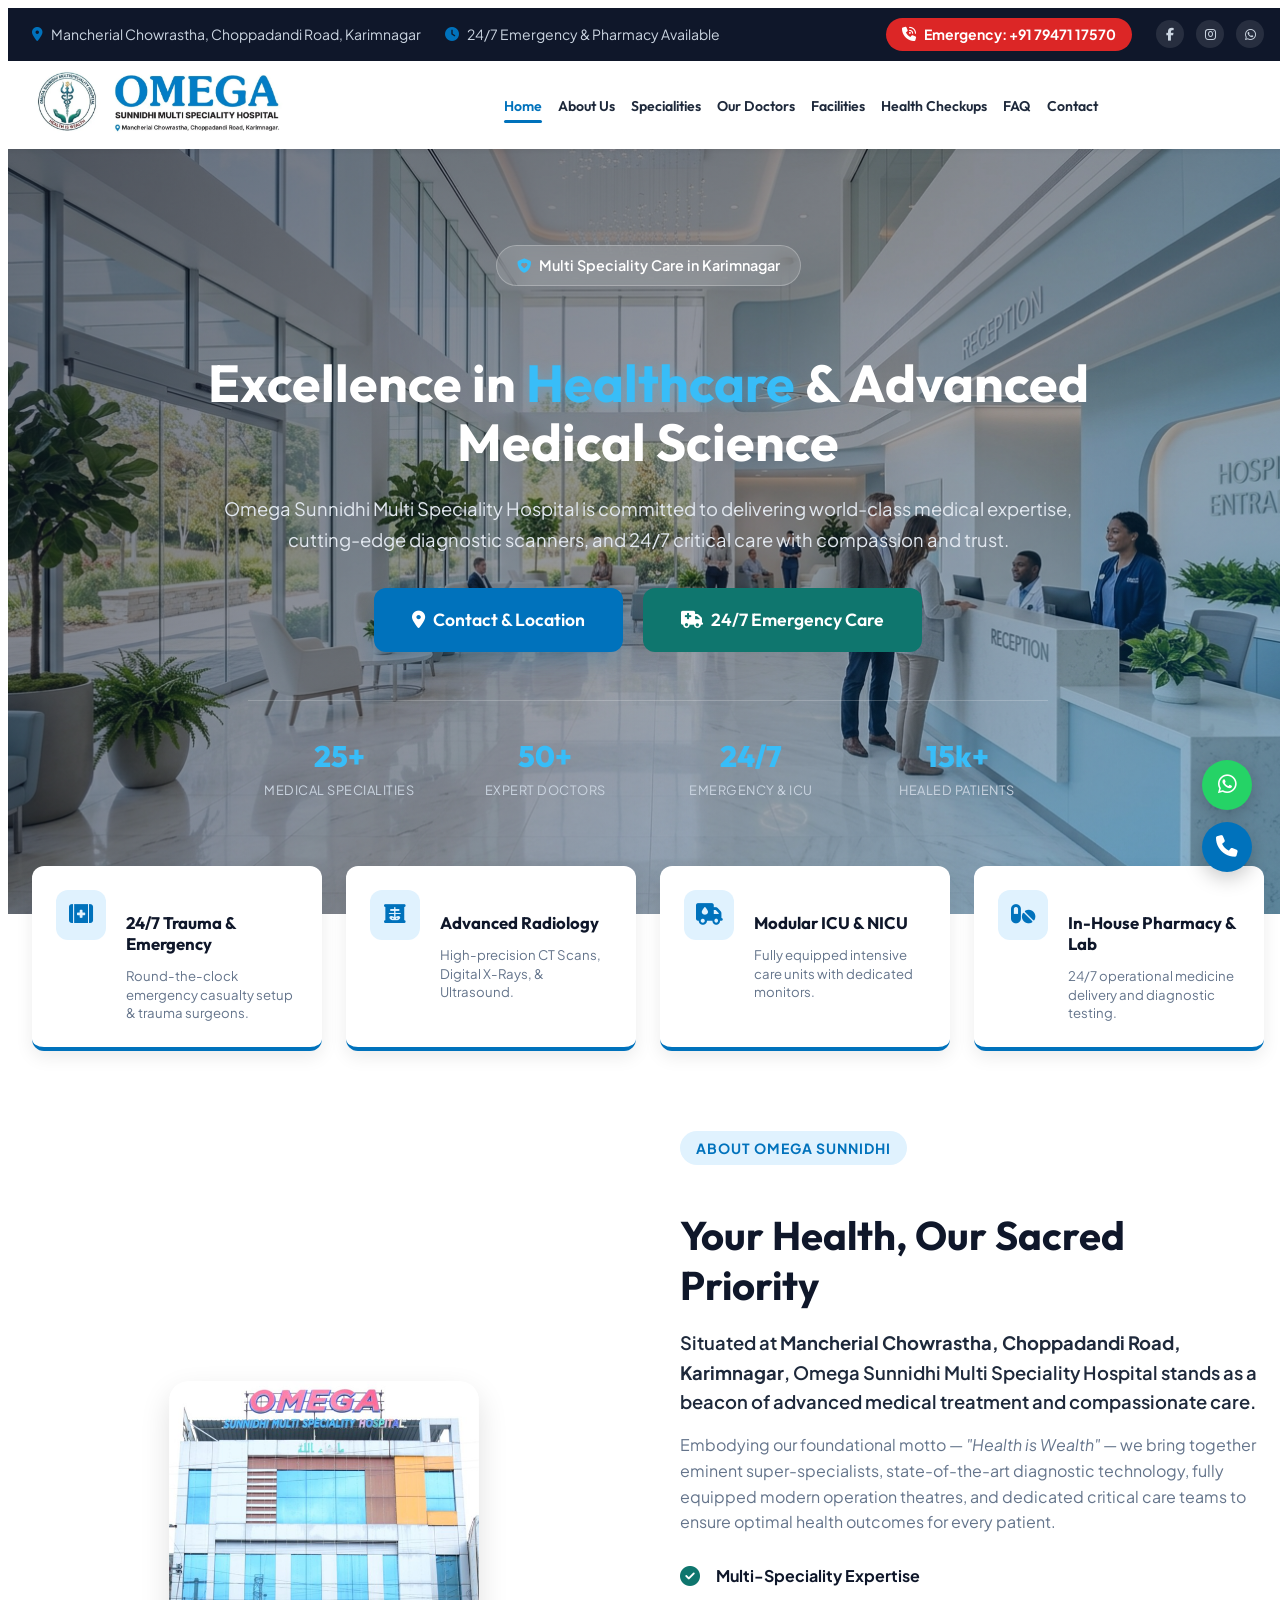
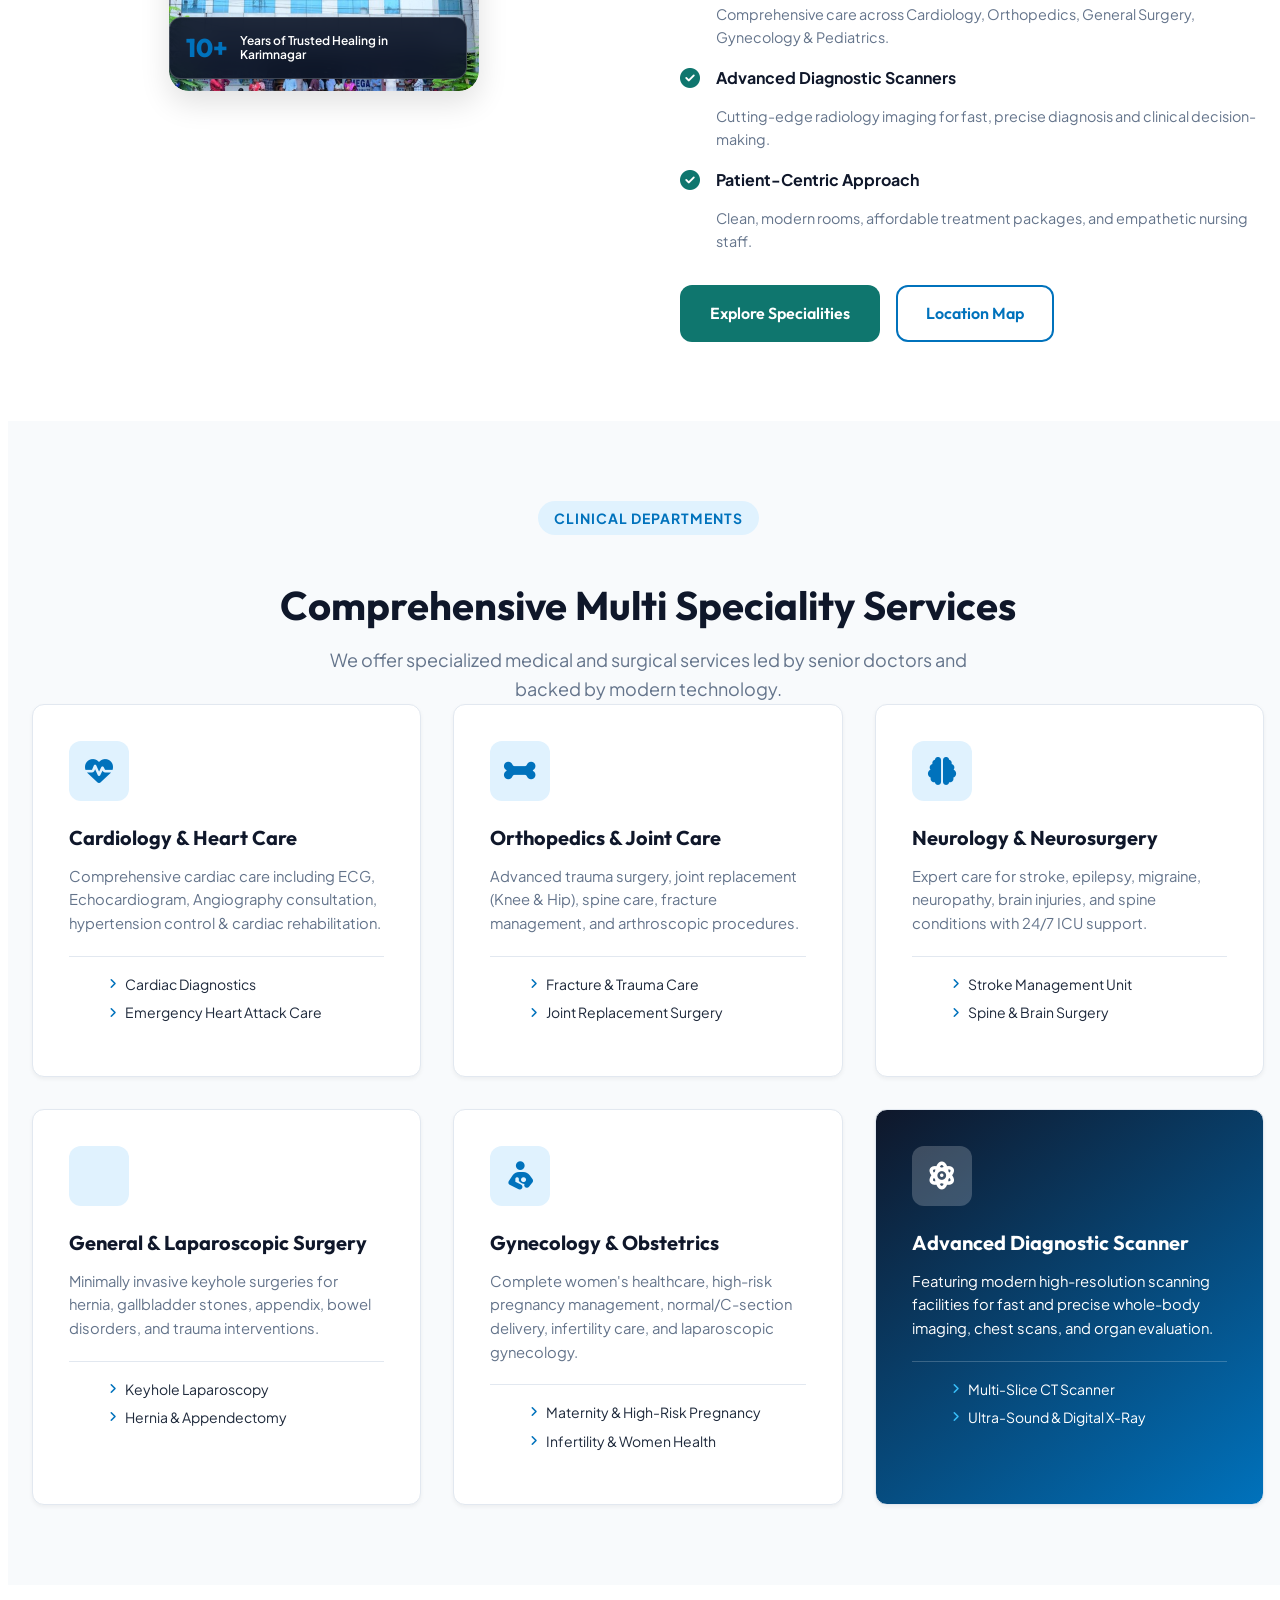
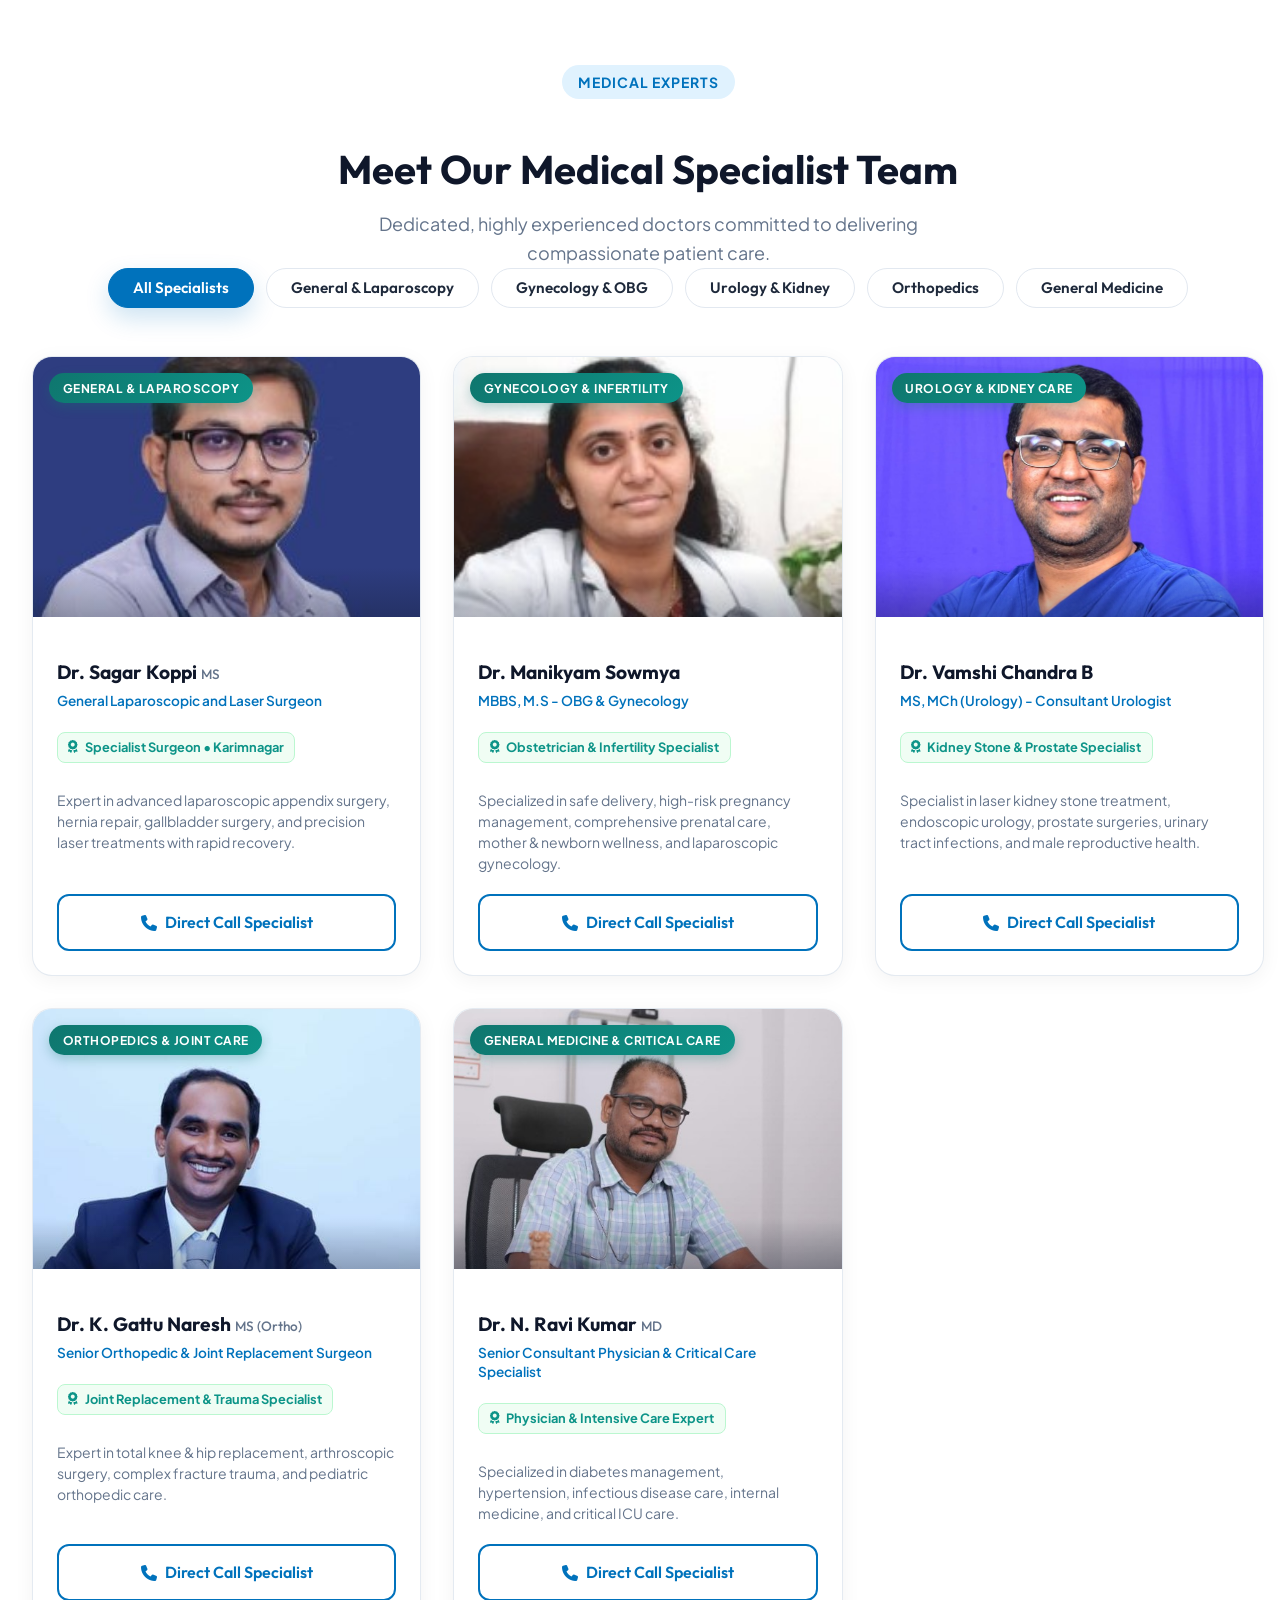
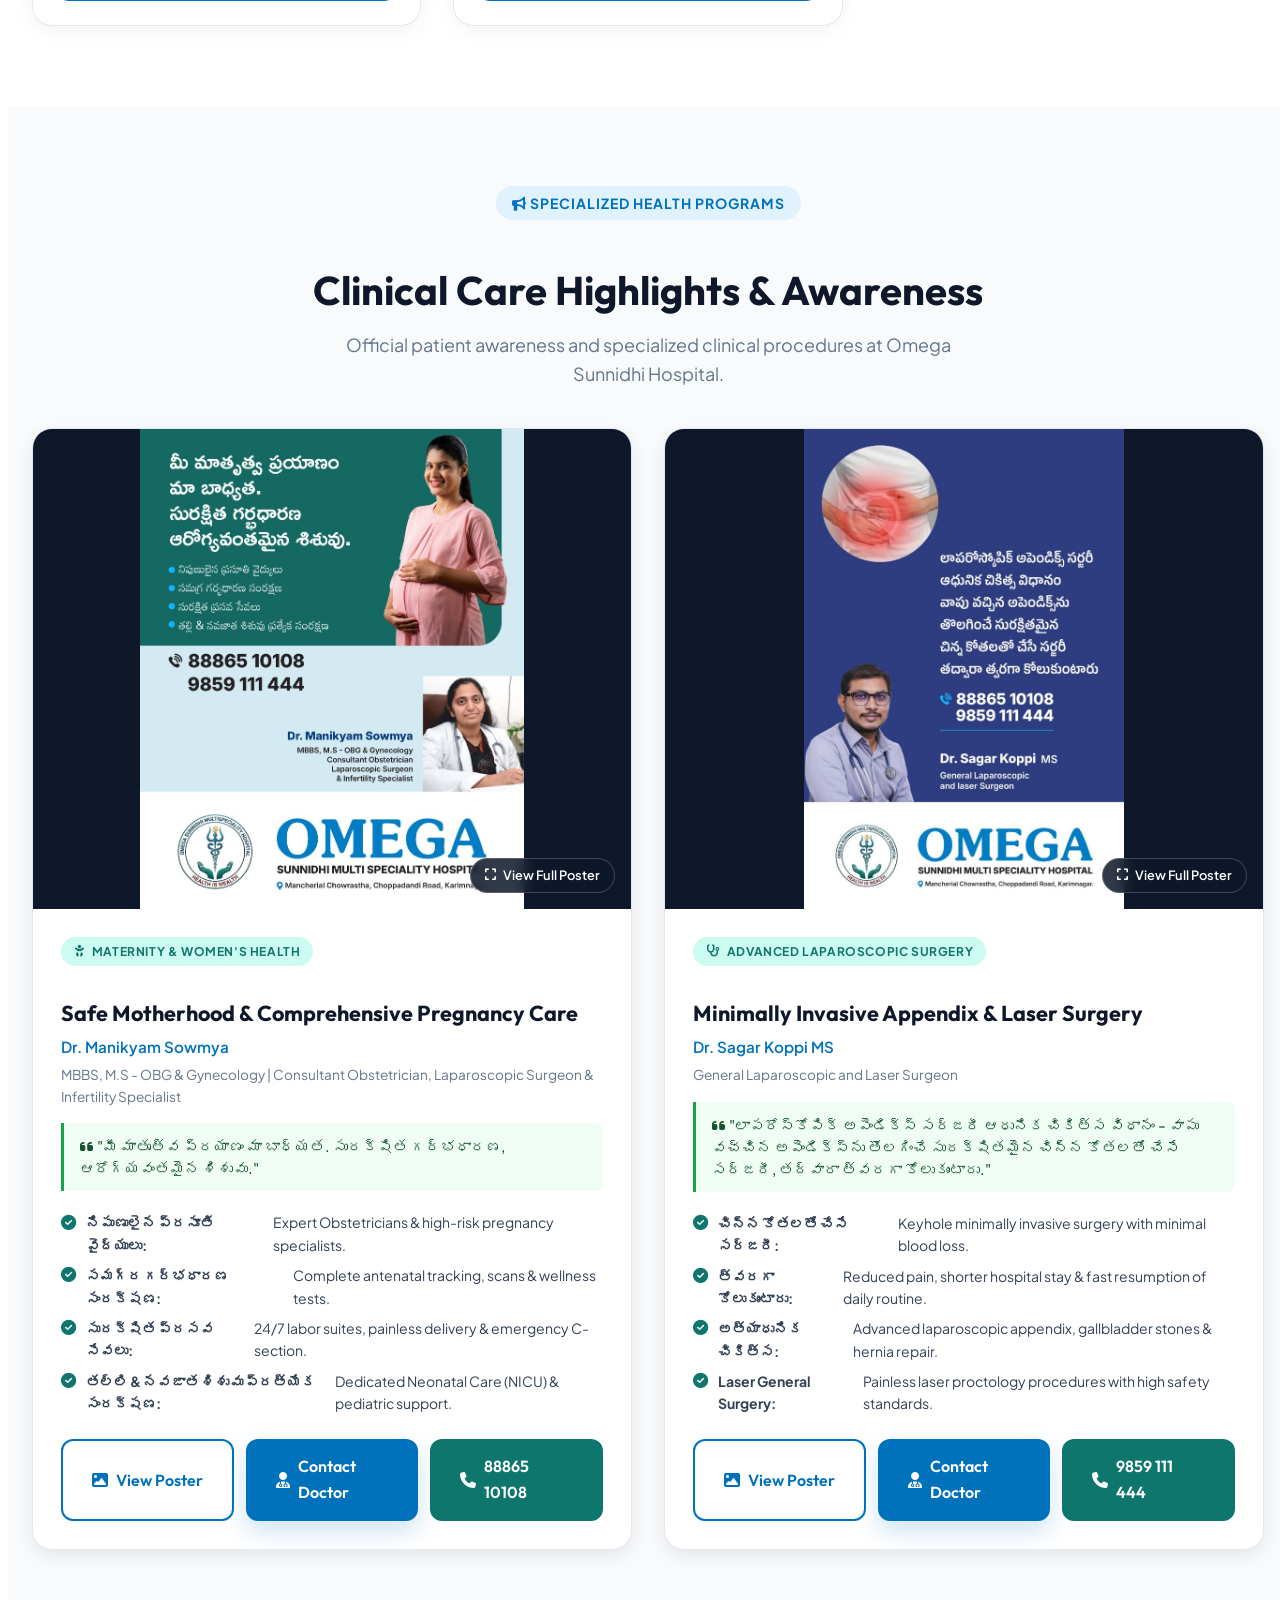
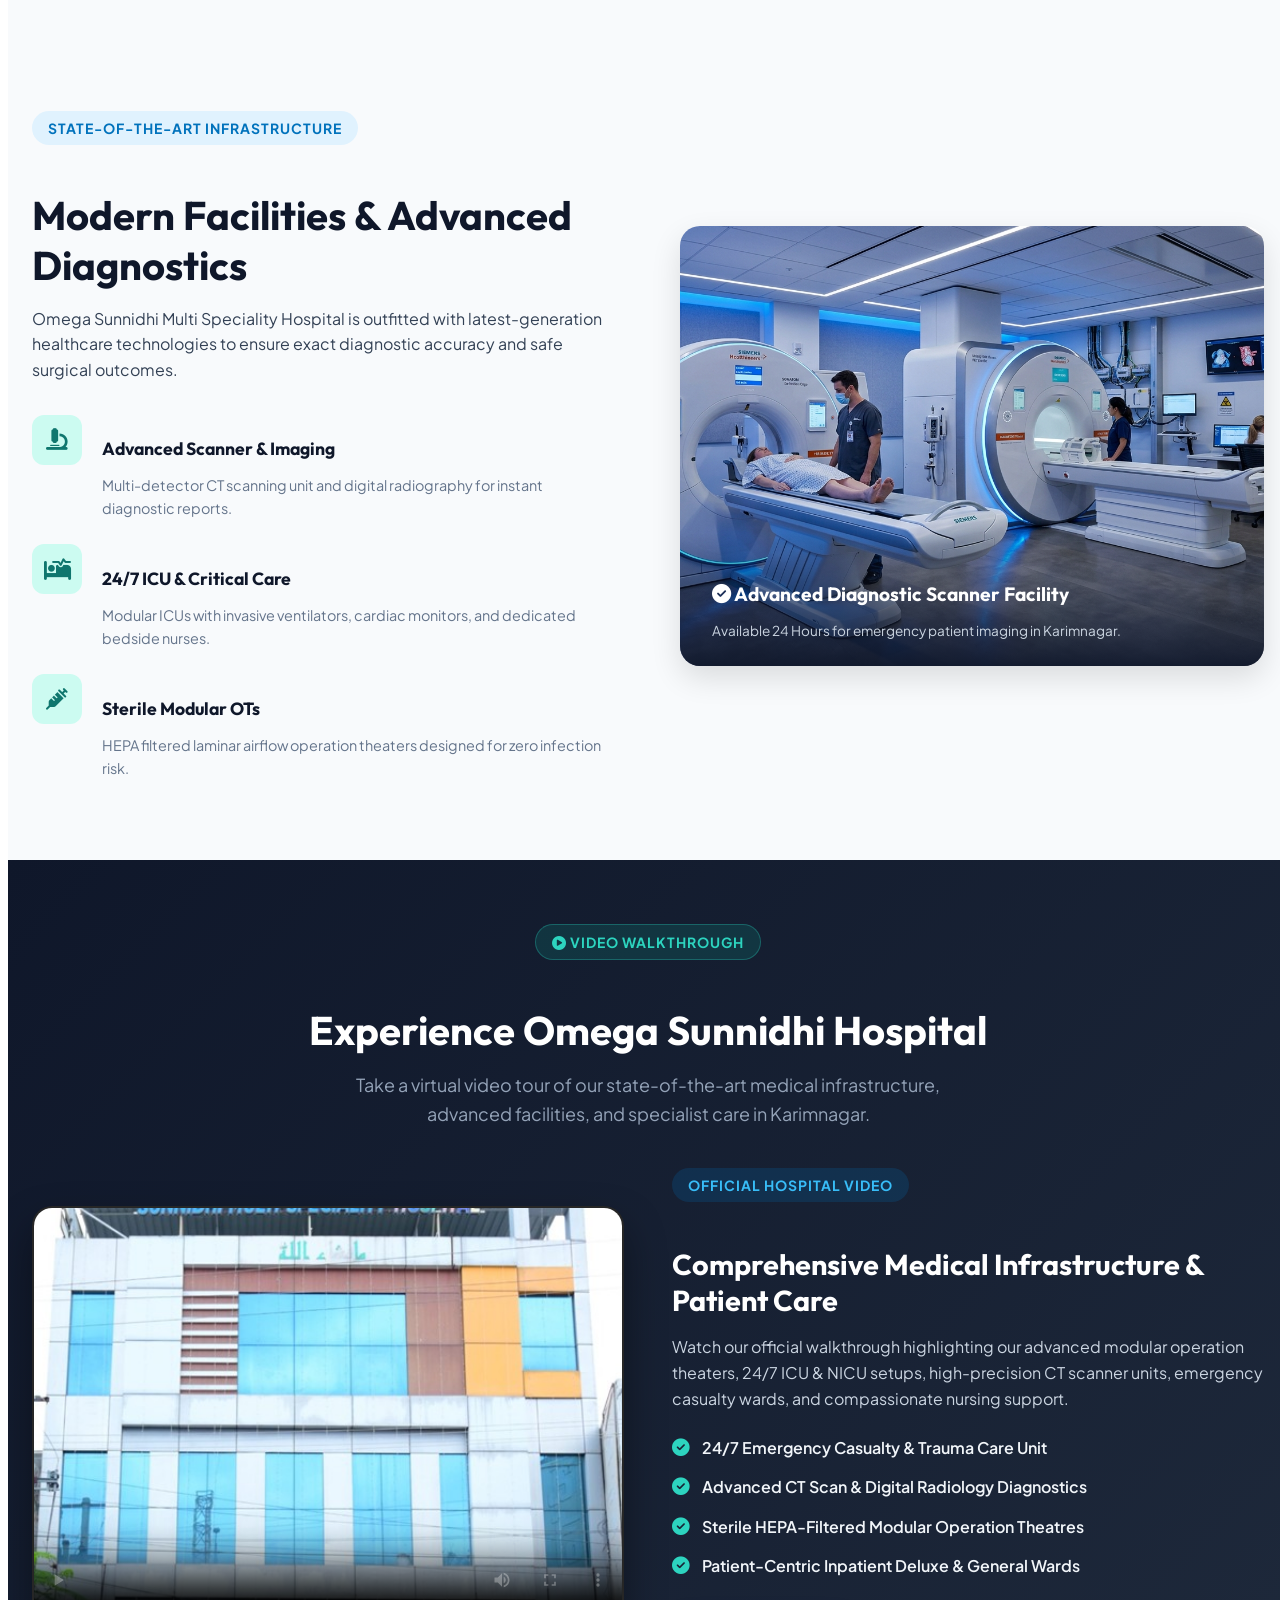
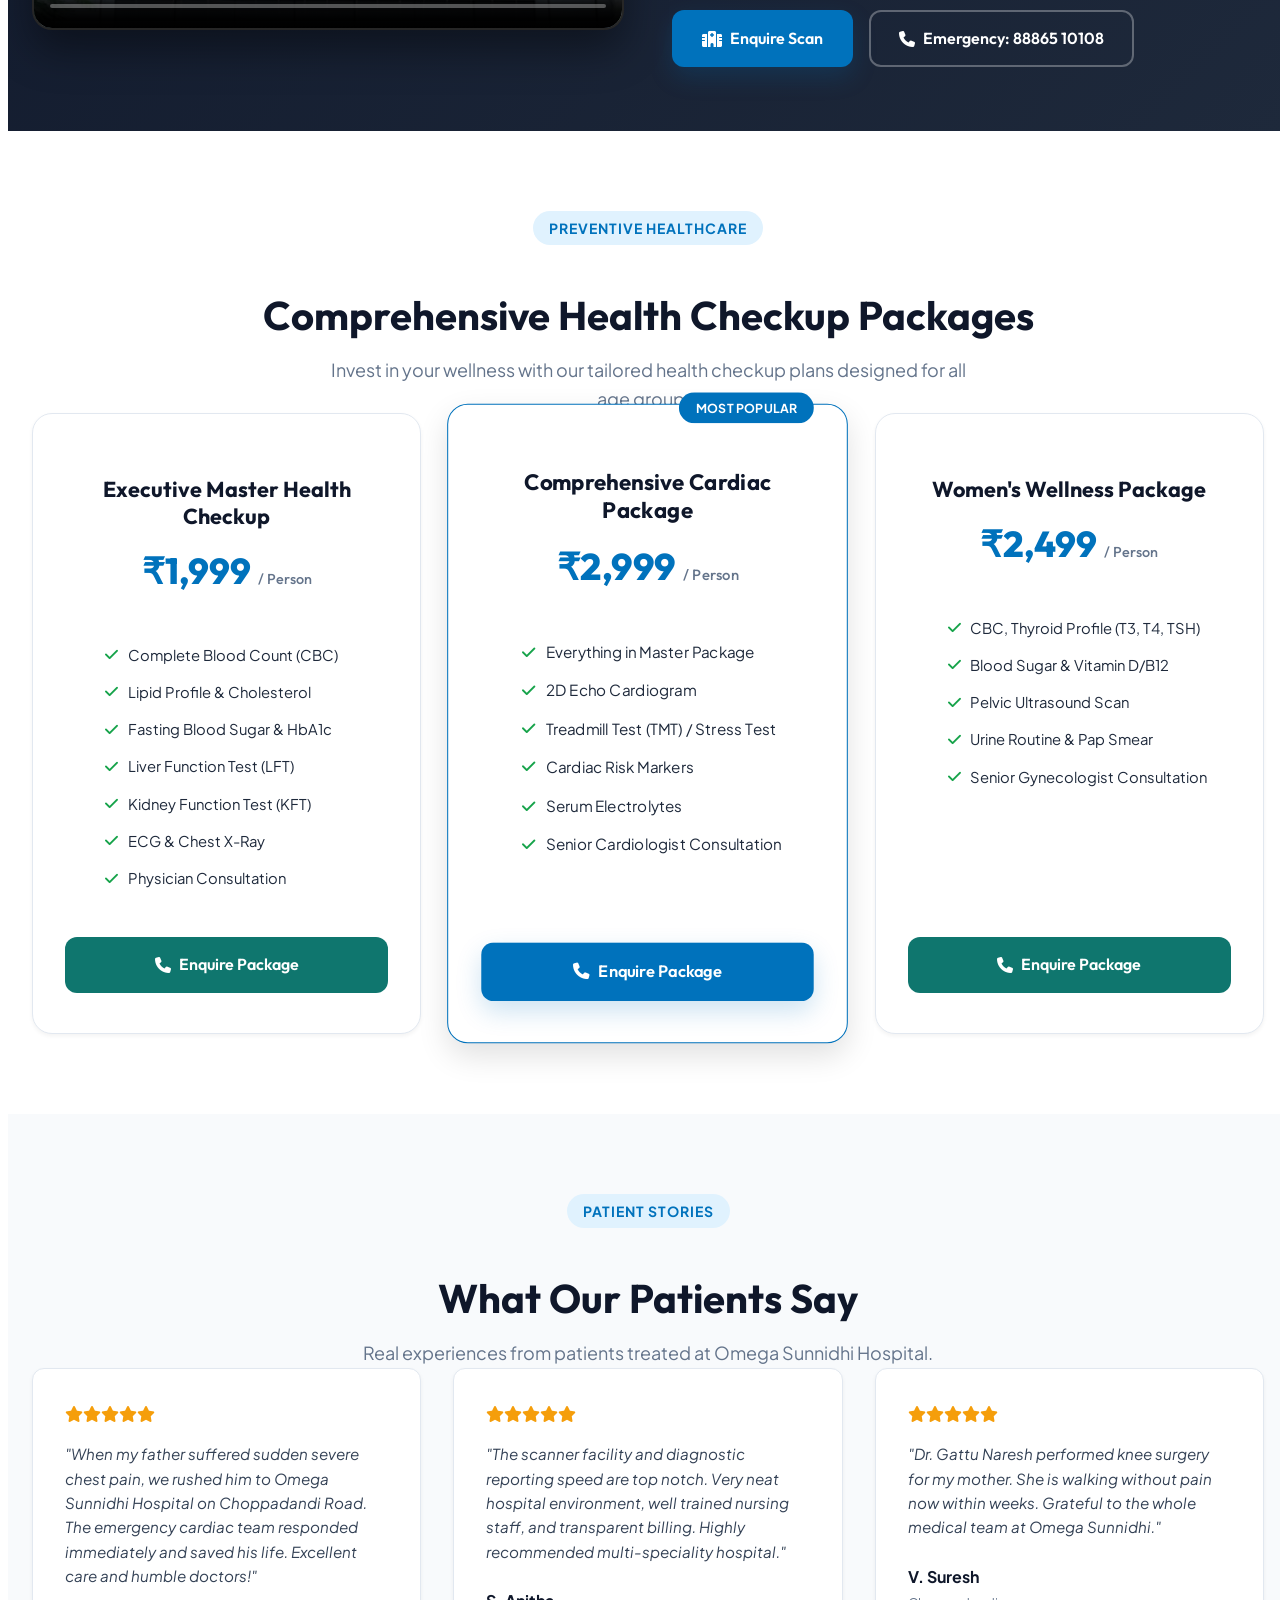
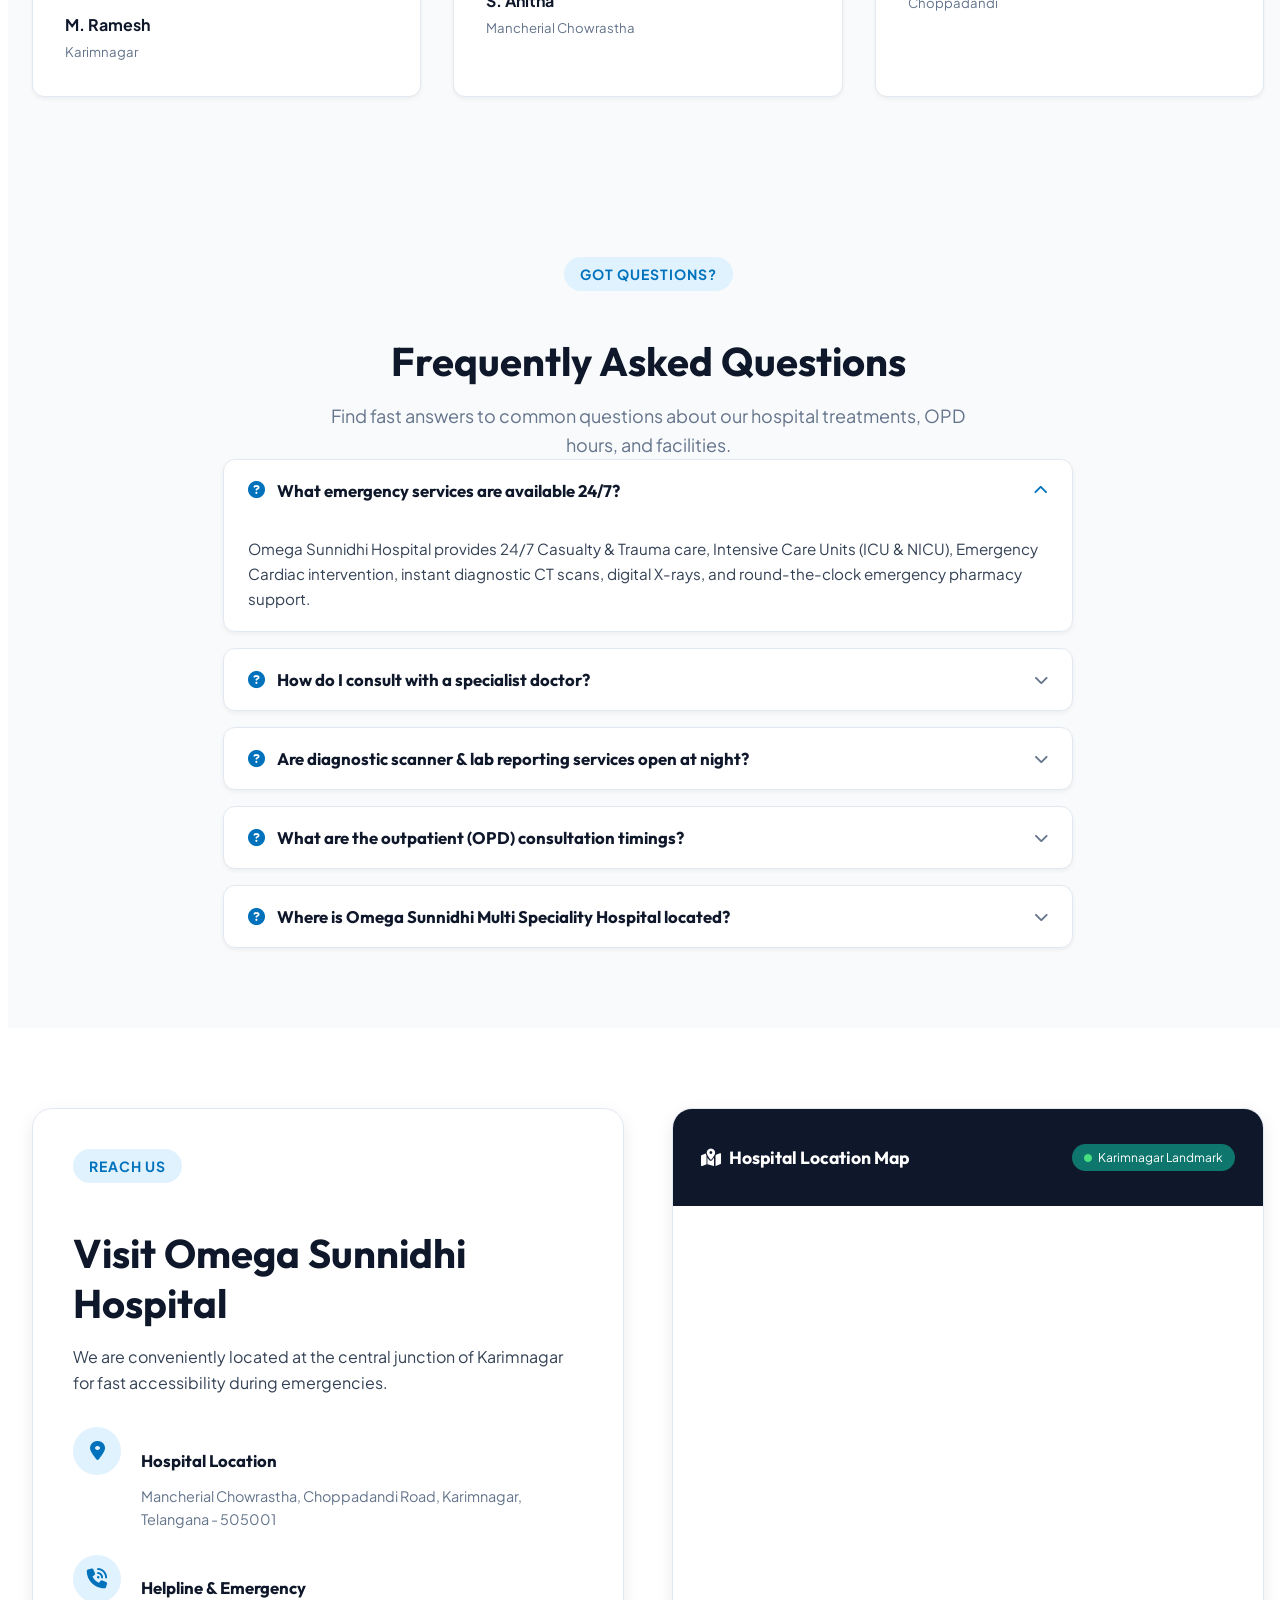
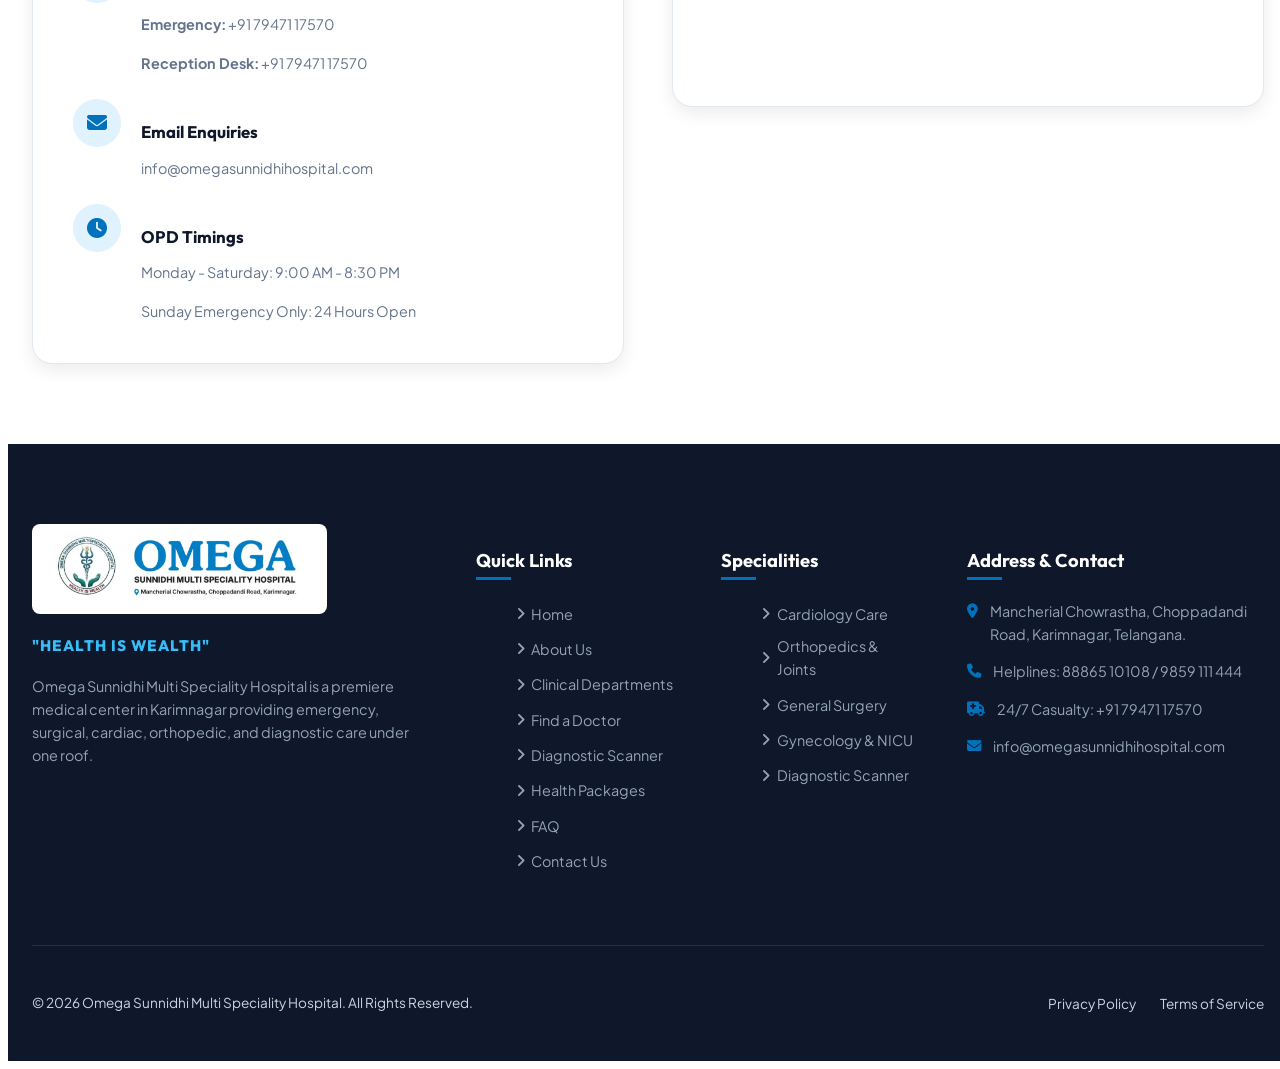
==== commit decca511: "Update website: remove booking appointments, enhance mobile UI, and add compressed video tour" ====
--- a/index.html
+++ b/index.html
@@ -53,6 +53,12 @@
             </a>
 
             <nav class="nav-menu" id="nav-menu">
+                <div class="mobile-menu-header">
+                    <img src="assets/images/logo.png" alt="Omega Sunnidhi Hospital" class="mobile-menu-logo">
+                    <button class="mobile-menu-close" id="mobileMenuClose" aria-label="Close Menu">
+                        <i class="fa-solid fa-xmark"></i>
+                    </button>
+                </div>
                 <ul class="nav-list">
                     <li><a href="index.html" class="nav-link active">Home</a></li>
                     <li><a href="about.html" class="nav-link">About Us</a></li>
@@ -63,12 +69,14 @@
                     <li><a href="faq.html" class="nav-link">FAQ</a></li>
                     <li><a href="contact.html" class="nav-link">Contact</a></li>
                 </ul>
+                <div class="mobile-menu-footer">
+                    <a href="tel:+917947117570" class="mobile-emergency-call">
+                        <i class="fa-solid fa-phone-volume"></i> Emergency: +91 79471 17570
+                    </a>
+                </div>
             </nav>
 
             <div class="nav-cta-group">
-                <button class="btn btn-primary" id="openBookModalBtn">
-                    <i class="fa-solid fa-calendar-check"></i> Book Appointment
-                </button>
                 <button class="mobile-toggle" id="mobileToggle" aria-label="Toggle Menu">
                     <i class="fa-solid fa-bars"></i>
                 </button>
@@ -96,9 +104,9 @@
                         expertise, cutting-edge diagnostic scanners, and 24/7 critical care with compassion and trust.
                     </p>
                     <div class="hero-actions">
-                        <button class="btn btn-lg btn-primary open-booking-trigger">
-                            <i class="fa-solid fa-calendar-plus"></i> Book Consultation
-                        </button>
+                        <a href="contact.html" class="btn btn-lg btn-primary">
+                            <i class="fa-solid fa-location-dot"></i> Contact & Location
+                        </a>
                         <a href="tel:+917947117570" class="btn btn-lg btn-secondary">
                             <i class="fa-solid fa-truck-medical"></i> 24/7 Emergency Care
                         </a>
@@ -121,57 +129,6 @@
                             <div class="stat-label">Healed Patients</div>
                         </div>
                     </div>
-                </div>
-
-                <!-- Quick Appointment Widget -->
-                <div class="hero-widget-card">
-                    <div class="widget-header">
-                        <h3><i class="fa-solid fa-user-doctor"></i> Instant Appointment</h3>
-                        <p>Book a slot with our leading specialists</p>
-                    </div>
-                    <form id="heroQuickBookForm" class="quick-form">
-                        <div class="form-group">
-                            <label for="heroPatientName">Patient Full Name</label>
-                            <div class="input-icon-wrapper">
-                                <i class="fa-solid fa-user"></i>
-                                <input type="text" id="heroPatientName" placeholder="e.g. Rajesh Kumar" required>
-                            </div>
-                        </div>
-                        <div class="form-group">
-                            <label for="heroPhone">Mobile Number</label>
-                            <div class="input-icon-wrapper">
-                                <i class="fa-solid fa-phone"></i>
-                                <input type="tel" id="heroPhone" placeholder="10-digit mobile number" required
-                                    pattern="[0-9]{10}">
-                            </div>
-                        </div>
-                        <div class="form-group">
-                            <label for="heroDepartment">Select Speciality</label>
-                            <div class="input-icon-wrapper">
-                                <i class="fa-solid fa-stethoscopes"></i>
-                                <select id="heroDepartment" required>
-                                    <option value="" disabled selected>Choose Speciality</option>
-                                    <option value="Cardiology">Cardiology (Heart Care)</option>
-                                    <option value="Orthopedics">Orthopedics & Joint Care</option>
-                                    <option value="Neurology">Neurology & Brain Care</option>
-                                    <option value="General Surgery">General & Laparoscopic Surgery</option>
-                                    <option value="Gynecology">Gynecology & Obstetrics</option>
-                                    <option value="Pediatrics">Pediatrics & Neonatology</option>
-                                    <option value="Critical Care">ICU & Emergency Care</option>
-                                </select>
-                            </div>
-                        </div>
-                        <div class="form-group">
-                            <label for="heroDate">Preferred Date</label>
-                            <div class="input-icon-wrapper">
-                                <i class="fa-solid fa-calendar-day"></i>
-                                <input type="date" id="heroDate" required>
-                            </div>
-                        </div>
-                        <button type="submit" class="btn btn-primary btn-block btn-pulse">
-                            Confirm Appointment <i class="fa-solid fa-arrow-right"></i>
-                        </button>
-                    </form>
                 </div>
             </div>
         </div>
@@ -219,12 +176,13 @@
             <div class="about-grid reveal">
                 <div class="about-image-wrapper">
                     <div class="image-frame">
-                        <img src="assets/images/hero-hospital.jpg" alt="Omega Sunnidhi Hospital Karimnagar"
+                        <img src="assets/images/omega-hospital-building.jpg" alt="Omega Sunnidhi Multi Speciality Hospital Karimnagar Facade"
                             class="about-main-img">
                         <div class="experience-card">
                             <span class="exp-number">10+</span>
                             <span class="exp-text">Years of Trusted Healing in Karimnagar</span>
                         </div>
+
                     </div>
                 </div>
                 <div class="about-content">
@@ -373,87 +331,192 @@
             <!-- Doctor Department Filter -->
             <div class="filter-tabs">
                 <button class="filter-btn active" data-filter="all">All Specialists</button>
-                <button class="filter-btn" data-filter="cardiology">Cardiology</button>
+                <button class="filter-btn" data-filter="surgery">General & Laparoscopy</button>
+                <button class="filter-btn" data-filter="gynecology">Gynecology & OBG</button>
+                <button class="filter-btn" data-filter="urology">Urology & Kidney</button>
                 <button class="filter-btn" data-filter="orthopedics">Orthopedics</button>
-                <button class="filter-btn" data-filter="surgery">General Surgery</button>
-                <button class="filter-btn" data-filter="gynecology">Gynecology</button>
+                <button class="filter-btn" data-filter="general-medicine">General Medicine</button>
             </div>
 
             <div class="doctors-grid">
-                <!-- Doctor Card 1 -->
-                <div class="doctor-card" data-category="cardiology">
+                <!-- Doctor Card 1: Dr. Sagar Koppi MS -->
+                <div class="doctor-card" data-category="surgery">
                     <div class="doctor-img-wrapper">
-                        <img src="assets/images/doctor-team.jpg" alt="Dr. K. Srinivas - Senior Cardiologist"
-                            class="doctor-img">
-                        <div class="dept-badge">Cardiology</div>
+                        <img src="assets/images/dr-sagar-koppi.jpg" alt="Dr. Sagar Koppi MS - General Laparoscopic and Laser Surgeon"
+                            class="doctor-img" style="object-position: top center;">
+                        <div class="dept-badge">General & Laparoscopy</div>
                     </div>
                     <div class="doctor-info">
-                        <h3>Dr. K. Srinivas</h3>
-                        <span class="doctor-qual">MD, DM (Cardiology) - Senior Consultant</span>
-                        <p class="doctor-exp"><i class="fa-solid fa-award"></i> 15+ Years Experience</p>
-                        <p class="doctor-desc">Specialized in interventional cardiology, heart failure management, and
-                            preventive heart health.</p>
-                        <button class="btn btn-outline btn-block open-booking-trigger" data-doctor="Dr. K. Srinivas">
-                            Book Consultation
-                        </button>
-                    </div>
-                </div>
-
-                <!-- Doctor Card 2 -->
+                        <h3>Dr. Sagar Koppi <span style="font-size: 0.85rem; font-weight: 500; color: var(--text-muted);">MS</span></h3>
+                        <span class="doctor-qual">General Laparoscopic and Laser Surgeon</span>
+                        <p class="doctor-exp"><i class="fa-solid fa-award"></i> Specialist Surgeon • Karimnagar</p>
+                        <p class="doctor-desc">Expert in advanced laparoscopic appendix surgery, hernia repair, gallbladder surgery, and precision laser treatments with rapid recovery.</p>
+                        <a href="tel:+917947117570" class="btn btn-outline btn-block">
+                            <i class="fa-solid fa-phone"></i> Direct Call Specialist
+                        </a>
+                    </div>
+                </div>
+
+                <!-- Doctor Card 2: Dr. Manikyam Sowmya -->
+                <div class="doctor-card" data-category="gynecology">
+                    <div class="doctor-img-wrapper">
+                        <img src="assets/images/dr-manikyam-sowmya.jpg" alt="Dr. Manikyam Sowmya - Consultant Obstetrician & Gynecologist"
+                            class="doctor-img" style="object-position: top center;">
+                        <div class="dept-badge">Gynecology & Infertility</div>
+                    </div>
+                    <div class="doctor-info">
+                        <h3>Dr. Manikyam Sowmya</h3>
+                        <span class="doctor-qual">MBBS, M.S - OBG & Gynecology</span>
+                        <p class="doctor-exp"><i class="fa-solid fa-award"></i> Obstetrician & Infertility Specialist</p>
+                        <p class="doctor-desc">Specialized in safe delivery, high-risk pregnancy management, comprehensive prenatal care, mother & newborn wellness, and laparoscopic gynecology.</p>
+                        <a href="tel:+917947117570" class="btn btn-outline btn-block">
+                            <i class="fa-solid fa-phone"></i> Direct Call Specialist
+                        </a>
+                    </div>
+                </div>
+
+                <!-- Doctor Card 3: Dr. Vamshi Chandra B -->
+                <div class="doctor-card" data-category="urology">
+                    <div class="doctor-img-wrapper">
+                        <img src="assets/images/dr-vamshi-chandra.jpg" alt="Dr. Vamshi Chandra B - Consultant Urologist"
+                            class="doctor-img" style="object-position: top center;">
+                        <div class="dept-badge">Urology & Kidney Care</div>
+                    </div>
+                    <div class="doctor-info">
+                        <h3>Dr. Vamshi Chandra B</h3>
+                        <span class="doctor-qual">MS, MCh (Urology) - Consultant Urologist</span>
+                        <p class="doctor-exp"><i class="fa-solid fa-award"></i> Kidney Stone & Prostate Specialist</p>
+                        <p class="doctor-desc">Specialist in laser kidney stone treatment, endoscopic urology, prostate surgeries, urinary tract infections, and male reproductive health.</p>
+                        <a href="tel:+917947117570" class="btn btn-outline btn-block">
+                            <i class="fa-solid fa-phone"></i> Direct Call Specialist
+                        </a>
+                    </div>
+                </div>
+
+                <!-- Doctor Card 4: Dr. K. Gattu Naresh -->
                 <div class="doctor-card" data-category="orthopedics">
                     <div class="doctor-img-wrapper">
-                        <img src="assets/images/doctor-team.jpg" alt="Dr. R. Rajender - Orthopedic Surgeon"
-                            class="doctor-img">
-                        <div class="dept-badge">Orthopedics</div>
+                        <img src="assets/images/dr-k-srinivas.jpg" alt="Dr. K. Gattu Naresh, MS (Ortho) - Senior Orthopedic & Joint Replacement Surgeon"
+                            class="doctor-img" style="object-position: top center;">
+                        <div class="dept-badge">Orthopedics & Joint Care</div>
                     </div>
                     <div class="doctor-info">
-                        <h3>Dr. R. Rajender</h3>
-                        <span class="doctor-qual">MS (Ortho), Fellowship in Joint Replacement</span>
-                        <p class="doctor-exp"><i class="fa-solid fa-award"></i> 12+ Years Experience</p>
-                        <p class="doctor-desc">Expert in total knee & hip replacement, complex trauma surgery, and
-                            sports injuries.</p>
-                        <button class="btn btn-outline btn-block open-booking-trigger" data-doctor="Dr. R. Rajender">
-                            Book Consultation
-                        </button>
-                    </div>
-                </div>
-
-                <!-- Doctor Card 3 -->
-                <div class="doctor-card" data-category="surgery">
+                        <h3>Dr. K. Gattu Naresh <span style="font-size: 0.85rem; font-weight: 500; color: var(--text-muted);">MS (Ortho)</span></h3>
+                        <span class="doctor-qual">Senior Orthopedic & Joint Replacement Surgeon</span>
+                        <p class="doctor-exp"><i class="fa-solid fa-award"></i> Joint Replacement & Trauma Specialist</p>
+                        <p class="doctor-desc">Expert in total knee & hip replacement, arthroscopic surgery, complex fracture trauma, and pediatric orthopedic care.</p>
+                        <a href="tel:+917947117570" class="btn btn-outline btn-block">
+                            <i class="fa-solid fa-phone"></i> Direct Call Specialist
+                        </a>
+                    </div>
+                </div>
+
+                <!-- Doctor Card 5: Dr. N. Ravi Kumar -->
+                <div class="doctor-card" data-category="general-medicine">
                     <div class="doctor-img-wrapper">
-                        <img src="assets/images/doctor-team.jpg" alt="Dr. S. Prashanth - General Surgeon"
-                            class="doctor-img">
-                        <div class="dept-badge">General Surgery</div>
+                        <img src="assets/images/dr-r-rajender.jpg" alt="Dr. N. Ravi Kumar, MD - Senior Consultant Physician & Intensive Care Specialist"
+                            class="doctor-img" style="object-position: top center;">
+                        <div class="dept-badge">General Medicine & Critical Care</div>
                     </div>
                     <div class="doctor-info">
-                        <h3>Dr. S. Prashanth</h3>
-                        <span class="doctor-qual">MS (Gen Surgery), FMAS (Laparoscopy)</span>
-                        <p class="doctor-exp"><i class="fa-solid fa-award"></i> 10+ Years Experience</p>
-                        <p class="doctor-desc">Specialist in laparoscopic gallbladder, hernia repair, laser treatments,
-                            and acute trauma.</p>
-                        <button class="btn btn-outline btn-block open-booking-trigger" data-doctor="Dr. S. Prashanth">
-                            Book Consultation
-                        </button>
-                    </div>
-                </div>
-
-                <!-- Doctor Card 4 -->
-                <div class="doctor-card" data-category="gynecology">
-                    <div class="doctor-img-wrapper">
-                        <img src="assets/images/doctor-team.jpg"
-                            alt="Dr. Lakshmi Sunnidhi - Obstetrician & Gynecologist" class="doctor-img">
-                        <div class="dept-badge">Gynecology</div>
-                    </div>
-                    <div class="doctor-info">
-                        <h3>Dr. Lakshmi Sunnidhi</h3>
-                        <span class="doctor-qual">MD (OBG), DGO - High Risk Pregnancy Expert</span>
-                        <p class="doctor-exp"><i class="fa-solid fa-award"></i> 14+ Years Experience</p>
-                        <p class="doctor-desc">Pioneer in painless labor, high-risk pregnancy management, and
-                            laparoscopic gynecology.</p>
-                        <button class="btn btn-outline btn-block open-booking-trigger"
-                            data-doctor="Dr. Lakshmi Sunnidhi">
-                            Book Consultation
-                        </button>
+                        <h3>Dr. N. Ravi Kumar <span style="font-size: 0.85rem; font-weight: 500; color: var(--text-muted);">MD</span></h3>
+                        <span class="doctor-qual">Senior Consultant Physician & Critical Care Specialist</span>
+                        <p class="doctor-exp"><i class="fa-solid fa-award"></i> Physician & Intensive Care Expert</p>
+                        <p class="doctor-desc">Specialized in diabetes management, hypertension, infectious disease care, internal medicine, and critical ICU care.</p>
+                        <a href="tel:+917947117570" class="btn btn-outline btn-block">
+                            <i class="fa-solid fa-phone"></i> Direct Call Specialist
+                        </a>
+                    </div>
+                </div>
+            </div>
+        </div>
+    </section>
+
+    <!-- Clinical Programs & Awareness Posters -->
+    <section class="section posters-section bg-light" id="campaigns">
+        <div class="container">
+            <div class="section-header text-center reveal">
+                <span class="section-tag"><i class="fa-solid fa-bullhorn"></i> Specialized Health Programs</span>
+                <h2 class="section-title">Clinical Care Highlights & Awareness</h2>
+                <p class="section-subtitle">Official patient awareness and specialized clinical procedures at Omega Sunnidhi Hospital.</p>
+            </div>
+
+            <div class="posters-grid">
+                <!-- Poster Card 1: Dr. Manikyam Sowmya (Maternity Care) -->
+                <div class="poster-card reveal">
+                    <div class="poster-media-box open-lightbox-trigger" data-img="assets/images/poster-dr-manikyam-sowmya.jpg" data-caption="Safe Motherhood & Maternity Care Program - Dr. Manikyam Sowmya (Omega Sunnidhi Hospital, Karimnagar)">
+                        <img src="assets/images/poster-dr-manikyam-sowmya.jpg" alt="Maternity & Pregnancy Care Campaign - Dr. Manikyam Sowmya" class="poster-media-img" loading="lazy">
+                        <div class="poster-hover-badge">
+                            <i class="fa-solid fa-expand"></i> View Full Poster
+                        </div>
+                    </div>
+                    <div class="poster-body">
+                        <span class="poster-tag"><i class="fa-solid fa-baby"></i> Maternity & Women's Health</span>
+                        <h3 class="poster-title">Safe Motherhood & Comprehensive Pregnancy Care</h3>
+                        <div class="poster-doctor-lead">Dr. Manikyam Sowmya</div>
+                        <div class="poster-doctor-cred">MBBS, M.S - OBG & Gynecology | Consultant Obstetrician, Laparoscopic Surgeon & Infertility Specialist</div>
+                        
+                        <div class="poster-telugu-highlight">
+                            <i class="fa-solid fa-quote-left"></i> "మీ మాతృత్వ ప్రయాణం మా బాధ్యత. సురక్షిత గర్భధారణ, ఆరోగ్యవంతమైన శిశువు."
+                        </div>
+
+                        <ul class="poster-feature-list">
+                            <li><i class="fa-solid fa-circle-check"></i> <strong>నిపుణులైన ప్రసూతి వైద్యులు:</strong> Expert Obstetricians & high-risk pregnancy specialists.</li>
+                            <li><i class="fa-solid fa-circle-check"></i> <strong>సమగ్ర గర్భధారణ సంరక్షణ:</strong> Complete antenatal tracking, scans & wellness tests.</li>
+                            <li><i class="fa-solid fa-circle-check"></i> <strong>సురక్షిత ప్రసవ సేవలు:</strong> 24/7 labor suites, painless delivery & emergency C-section.</li>
+                            <li><i class="fa-solid fa-circle-check"></i> <strong>తల్లి & నవజాత శిశువు ప్రత్యేక సంరక్షణ:</strong> Dedicated Neonatal Care (NICU) & pediatric support.</li>
+                        </ul>
+
+                        <div class="poster-actions">
+                            <button class="btn btn-outline open-lightbox-trigger" data-img="assets/images/poster-dr-manikyam-sowmya.jpg" data-caption="Maternity & Pregnancy Care - Dr. Manikyam Sowmya">
+                                <i class="fa-solid fa-image"></i> View Poster
+                            </button>
+                            <a href="contact.html" class="btn btn-primary">
+                                <i class="fa-solid fa-user-doctor"></i> Contact Doctor
+                            </a>
+                            <a href="tel:+918886510108" class="btn btn-secondary">
+                                <i class="fa-solid fa-phone"></i> 88865 10108
+                            </a>
+                        </div>
+                    </div>
+                </div>
+
+                <!-- Poster Card 2: Dr. Sagar Koppi (Laparoscopic Surgery) -->
+                <div class="poster-card reveal">
+                    <div class="poster-media-box open-lightbox-trigger" data-img="assets/images/poster-dr-sagar-koppi.jpg" data-caption="Advanced Laparoscopic Appendix Surgery - Dr. Sagar Koppi MS (Omega Sunnidhi Hospital, Karimnagar)">
+                        <img src="assets/images/poster-dr-sagar-koppi.jpg" alt="Laparoscopic Appendix Surgery Campaign - Dr. Sagar Koppi MS" class="poster-media-img" loading="lazy">
+                        <div class="poster-hover-badge">
+                            <i class="fa-solid fa-expand"></i> View Full Poster
+                        </div>
+                    </div>
+                    <div class="poster-body">
+                        <span class="poster-tag"><i class="fa-solid fa-stethoscope"></i> Advanced Laparoscopic Surgery</span>
+                        <h3 class="poster-title">Minimally Invasive Appendix & Laser Surgery</h3>
+                        <div class="poster-doctor-lead">Dr. Sagar Koppi MS</div>
+                        <div class="poster-doctor-cred">General Laparoscopic and Laser Surgeon</div>
+
+                        <div class="poster-telugu-highlight">
+                            <i class="fa-solid fa-quote-left"></i> "లాపరోస్కోపిక్ అపెండిక్స్ సర్జరీ ఆధునిక చికిత్స విధానం - వాపు వచ్చిన అపెండిక్స్ను తొలగించే సురక్షితమైన చిన్న కోతలతో చేసే సర్జరీ, తద్వారా త్వరగా కోలుకుంటారు."
+                        </div>
+
+                        <ul class="poster-feature-list">
+                            <li><i class="fa-solid fa-circle-check"></i> <strong>చిన్న కోతలతో చేసే సర్జరీ:</strong> Keyhole minimally invasive surgery with minimal blood loss.</li>
+                            <li><i class="fa-solid fa-circle-check"></i> <strong>త్వరగా కోలుకుంటారు:</strong> Reduced pain, shorter hospital stay & fast resumption of daily routine.</li>
+                            <li><i class="fa-solid fa-circle-check"></i> <strong>అత్యాధునిక చికిత్స:</strong> Advanced laparoscopic appendix, gallbladder stones & hernia repair.</li>
+                            <li><i class="fa-solid fa-circle-check"></i> <strong>Laser General Surgery:</strong> Painless laser proctology procedures with high safety standards.</li>
+                        </ul>
+
+                        <div class="poster-actions">
+                            <button class="btn btn-outline open-lightbox-trigger" data-img="assets/images/poster-dr-sagar-koppi.jpg" data-caption="Laparoscopic Appendix Surgery - Dr. Sagar Koppi MS">
+                                <i class="fa-solid fa-image"></i> View Poster
+                            </button>
+                            <a href="contact.html" class="btn btn-primary">
+                                <i class="fa-solid fa-user-doctor"></i> Contact Doctor
+                            </a>
+                            <a href="tel:+919859111444" class="btn btn-secondary">
+                                <i class="fa-solid fa-phone"></i> 9859 111 444
+                            </a>
+                        </div>
                     </div>
                 </div>
             </div>
@@ -512,6 +575,47 @@
         </div>
     </section>
 
+    <!-- Hospital Video Showcase Section -->
+    <section class="section video-section bg-dark text-white" id="video-tour" style="background: linear-gradient(135deg, #0f172a 0%, #1e293b 100%); color: #ffffff; padding: 4rem 0;">
+        <div class="container">
+            <div class="section-header text-center reveal" style="margin-bottom: 2.5rem;">
+                <span class="section-tag" style="background: rgba(13, 148, 136, 0.2); color: #2dd4bf; border: 1px solid rgba(45, 212, 191, 0.3);"><i class="fa-solid fa-circle-play"></i> Video Walkthrough</span>
+                <h2 class="section-title" style="color: #ffffff;">Experience Omega Sunnidhi Hospital</h2>
+                <p class="section-subtitle" style="color: #94a3b8;">Take a virtual video tour of our state-of-the-art medical infrastructure, advanced facilities, and specialist care in Karimnagar.</p>
+            </div>
+
+            <div class="video-grid reveal">
+                <div class="video-wrapper" style="position: relative; border-radius: var(--radius-lg); overflow: hidden; box-shadow: 0 20px 40px rgba(0, 0, 0, 0.4); border: 2px solid rgba(255, 255, 255, 0.15); background: #000;">
+                    <video controls playsinline preload="metadata" poster="assets/images/omega-hospital-building.jpg" style="width: 100%; height: 100%; min-height: 280px; max-height: 420px; object-fit: cover; display: block;">
+                        <source src="assets/images/omega-1.mp4" type="video/mp4">
+                        Your browser does not support HTML5 video playback.
+                    </video>
+                </div>
+                <div class="video-content">
+                    <span class="section-tag" style="background: rgba(0, 114, 188, 0.2); color: #38bdf8; margin-bottom: 1rem; display: inline-block;">Official Hospital Video</span>
+                    <h3 style="font-size: 1.8rem; font-family: var(--font-heading); color: #ffffff; margin-bottom: 1rem;">Comprehensive Medical Infrastructure & Patient Care</h3>
+                    <p style="color: #cbd5e1; font-size: 1rem; line-height: 1.6; margin-bottom: 1.5rem;">
+                        Watch our official walkthrough highlighting our advanced modular operation theaters, 24/7 ICU & NICU setups, high-precision CT scanner units, emergency casualty wards, and compassionate nursing support.
+                    </p>
+                    <ul class="video-highlights" style="list-style: none; padding: 0; margin: 0 0 2rem 0; display: flex; flex-direction: column; gap: 0.85rem;">
+                        <li style="display: flex; align-items: center; gap: 0.75rem; font-weight: 600; color: #f1f5f9;"><i class="fa-solid fa-circle-check" style="color: #2dd4bf; font-size: 1.1rem;"></i> 24/7 Emergency Casualty & Trauma Care Unit</li>
+                        <li style="display: flex; align-items: center; gap: 0.75rem; font-weight: 600; color: #f1f5f9;"><i class="fa-solid fa-circle-check" style="color: #2dd4bf; font-size: 1.1rem;"></i> Advanced CT Scan & Digital Radiology Diagnostics</li>
+                        <li style="display: flex; align-items: center; gap: 0.75rem; font-weight: 600; color: #f1f5f9;"><i class="fa-solid fa-circle-check" style="color: #2dd4bf; font-size: 1.1rem;"></i> Sterile HEPA-Filtered Modular Operation Theatres</li>
+                        <li style="display: flex; align-items: center; gap: 0.75rem; font-weight: 600; color: #f1f5f9;"><i class="fa-solid fa-circle-check" style="color: #2dd4bf; font-size: 1.1rem;"></i> Patient-Centric Inpatient Deluxe & General Wards</li>
+                    </ul>
+                    <div class="video-actions" style="display: flex; gap: 1rem; flex-wrap: wrap;">
+                        <a href="contact.html" class="btn btn-primary">
+                            <i class="fa-solid fa-hospital"></i> Enquire Scan
+                        </a>
+                        <a href="tel:+918886510108" class="btn btn-outline" style="border-color: rgba(255, 255, 255, 0.3); color: #ffffff;">
+                            <i class="fa-solid fa-phone"></i> Emergency: 88865 10108
+                        </a>
+                    </div>
+                </div>
+            </div>
+        </div>
+    </section>
+
     <!-- Health Packages Section -->
     <section class="section packages-section" id="packages">
         <div class="container">
@@ -538,10 +642,9 @@
                         <li><i class="fa-solid fa-check"></i> ECG & Chest X-Ray</li>
                         <li><i class="fa-solid fa-check"></i> Physician Consultation</li>
                     </ul>
-                    <button class="btn btn-secondary btn-block open-booking-trigger"
-                        data-package="Executive Master Health Checkup">
-                        Book Health Package
-                    </button>
+                    <a href="contact.html" class="btn btn-secondary btn-block">
+                        <i class="fa-solid fa-phone"></i> Enquire Package
+                    </a>
                 </div>
 
                 <!-- Package 2 (Featured) -->
@@ -559,10 +662,9 @@
                         <li><i class="fa-solid fa-check"></i> Serum Electrolytes</li>
                         <li><i class="fa-solid fa-check"></i> Senior Cardiologist Consultation</li>
                     </ul>
-                    <button class="btn btn-primary btn-block open-booking-trigger"
-                        data-package="Comprehensive Cardiac Package">
-                        Book Health Package
-                    </button>
+                    <a href="contact.html" class="btn btn-primary btn-block">
+                        <i class="fa-solid fa-phone"></i> Enquire Package
+                    </a>
                 </div>
 
                 <!-- Package 3 -->
@@ -578,10 +680,9 @@
                         <li><i class="fa-solid fa-check"></i> Urine Routine & Pap Smear</li>
                         <li><i class="fa-solid fa-check"></i> Senior Gynecologist Consultation</li>
                     </ul>
-                    <button class="btn btn-secondary btn-block open-booking-trigger"
-                        data-package="Women's Wellness Package">
-                        Book Health Package
-                    </button>
+                    <a href="contact.html" class="btn btn-secondary btn-block">
+                        <i class="fa-solid fa-phone"></i> Enquire Package
+                    </a>
                 </div>
             </div>
         </div>
@@ -638,7 +739,7 @@
                             class="fa-solid fa-star"></i>
                     </div>
                     <p class="review-text">
-                        "Dr. Rajender performed knee surgery for my mother. She is walking without pain now within
+                        "Dr. Gattu Naresh performed knee surgery for my mother. She is walking without pain now within
                         weeks. Grateful to the whole medical team at Omega Sunnidhi."
                     </p>
                     <div class="reviewer">
@@ -672,11 +773,11 @@
 
                 <div class="faq-item">
                     <button class="faq-question" aria-expanded="false">
-                        <span><i class="fa-solid fa-circle-question"></i> How do I book an appointment with a specialist doctor?</span>
+                        <span><i class="fa-solid fa-circle-question"></i> How do I consult with a specialist doctor?</span>
                         <i class="fa-solid fa-chevron-down faq-icon"></i>
                     </button>
                     <div class="faq-answer">
-                        <p>You can book directly using our instant appointment form above, or call our hospital helpline at <strong>+91 79471 17570</strong>. Our front desk will confirm your preferred specialist and time slot.</p>
+                        <p>You can visit our hospital directly at Choppadandi Road, Karimnagar, or call our 24/7 helpline at <strong>+91 79471 17570</strong>. Our front desk will assist you with doctor availability and consultation schedules.</p>
                     </div>
                 </div>
 
@@ -746,7 +847,6 @@
                             <div>
                                 <h4>Email Enquiries</h4>
                                 <p>info@omegasunnidhihospital.com</p>
-                                <p>appointments@omegasunnidhihospital.com</p>
                             </div>
                         </div>
 
@@ -825,7 +925,8 @@
                     <h4>Address & Contact</h4>
                     <p><i class="fa-solid fa-location-dot"></i> Mancherial Chowrastha, Choppadandi Road, Karimnagar,
                         Telangana.</p>
-                    <p><i class="fa-solid fa-phone"></i> Emergency: +91 79471 17570</p>
+                    <p><i class="fa-solid fa-phone"></i> Helplines: 88865 10108 / 9859 111 444</p>
+                    <p><i class="fa-solid fa-truck-medical"></i> 24/7 Casualty: +91 79471 17570</p>
                     <p><i class="fa-solid fa-envelope"></i> info@omegasunnidhihospital.com</p>
                 </div>
             </div>
@@ -839,92 +940,6 @@
             </div>
         </div>
     </footer>
-
-    <!-- Booking Modal -->
-    <div class="modal-backdrop" id="bookingModal">
-        <div class="modal-card">
-            <div class="modal-header">
-                <h3><i class="fa-solid fa-calendar-check"></i> Book Consultation</h3>
-                <button class="modal-close" id="closeBookModalBtn">&times;</button>
-            </div>
-            <div class="modal-body">
-                <form id="modalBookingForm">
-                    <div class="form-row">
-                        <div class="form-group">
-                            <label for="modalPatientName">Full Name *</label>
-                            <input type="text" id="modalPatientName" placeholder="Enter patient name" required>
-                        </div>
-                        <div class="form-group">
-                            <label for="modalPhone">Mobile Number *</label>
-                            <input type="tel" id="modalPhone" placeholder="10-digit mobile number" required
-                                pattern="[0-9]{10}">
-                        </div>
-                    </div>
-
-                    <div class="form-row">
-                        <div class="form-group">
-                            <label for="modalDepartment">Department / Speciality *</label>
-                            <select id="modalDepartment" required>
-                                <option value="" disabled selected>Select Department</option>
-                                <option value="Cardiology">Cardiology (Heart Care)</option>
-                                <option value="Orthopedics">Orthopedics & Joint Care</option>
-                                <option value="General Surgery">General & Laparoscopic Surgery</option>
-                                <option value="Gynecology">Gynecology & Obstetrics</option>
-                                <option value="Pediatrics">Pediatrics & Child Care</option>
-                                <option value="Radiology">Diagnostic Scanner / Imaging</option>
-                            </select>
-                        </div>
-                        <div class="form-group">
-                            <label for="modalDoctor">Preferred Doctor (Optional)</label>
-                            <select id="modalDoctor">
-                                <option value="Any Specialist Doctor">Any Available Specialist Doctor</option>
-                                <option value="Dr. K. Srinivas">Dr. K. Srinivas (Cardiology)</option>
-                                <option value="Dr. R. Rajender">Dr. R. Rajender (Orthopedics)</option>
-                                <option value="Dr. S. Prashanth">Dr. S. Prashanth (Surgery)</option>
-                                <option value="Dr. Lakshmi Sunnidhi">Dr. Lakshmi Sunnidhi (Gynecology)</option>
-                            </select>
-                        </div>
-                    </div>
-
-                    <div class="form-row">
-                        <div class="form-group">
-                            <label for="modalDate">Appointment Date *</label>
-                            <input type="date" id="modalDate" required>
-                        </div>
-                        <div class="form-group">
-                            <label for="modalTime">Time Slot *</label>
-                            <select id="modalTime" required>
-                                <option value="Morning Slot (10:00 AM - 01:00 PM)">Morning Slot (10:00 AM - 01:00 PM)
-                                </option>
-                                <option value="Evening Slot (05:00 PM - 08:30 PM)">Evening Slot (05:00 PM - 08:30 PM)
-                                </option>
-                                <option value="Emergency Care (Immediate)">Emergency Care (Immediate)</option>
-                            </select>
-                        </div>
-                    </div>
-
-                    <div class="form-group">
-                        <label for="modalNotes">Symptoms or Additional Details</label>
-                        <textarea id="modalNotes" rows="3" placeholder="Briefly describe health concern..."></textarea>
-                    </div>
-
-                    <button type="submit" class="btn btn-primary btn-block btn-lg">
-                        Submit & Confirm Booking <i class="fa-solid fa-check-circle"></i>
-                    </button>
-                </form>
-            </div>
-        </div>
-    </div>
-
-    <!-- Booking Confirmation Toast Notification -->
-    <div class="toast-notification" id="toastNotification">
-        <div class="toast-icon"><i class="fa-solid fa-circle-check"></i></div>
-        <div class="toast-content">
-            <h4 id="toastTitle">Appointment Confirmed!</h4>
-            <p id="toastMessage">Your reference ID is #OMG-8492. Our hospital desk will call you shortly.</p>
-        </div>
-        <button class="toast-close" id="toastClose">&times;</button>
-    </div>
 
     <!-- Floating Quick Call / WhatsApp Bar -->
     <div class="floating-contact">
@@ -936,6 +951,15 @@
         </a>
     </div>
 
+    <!-- Lightbox Modal for Full Poster Preview -->
+    <div class="lightbox-modal" id="posterLightboxModal">
+        <div class="lightbox-content-box">
+            <button class="lightbox-close" id="lightboxClose" aria-label="Close Lightbox">&times;</button>
+            <img src="" alt="" class="lightbox-img" id="lightboxImg">
+            <div class="lightbox-caption" id="lightboxCaption"></div>
+        </div>
+    </div>
+
     <!-- Custom JavaScript -->
     <script src="assets/js/main.js"></script>
 </body>
--- a/assets/css/style.css
+++ b/assets/css/style.css
@@ -42,16 +42,13 @@
 }
 
 /* Reset & Base Styling */
-* {
-    margin: 0;
-    padding: 0;
-    box-sizing: border-box;
-}
-
 html {
     scroll-behavior: smooth;
     scroll-padding-top: 120px;
     font-size: 16px;
+    width: 100%;
+    max-width: 100%;
+    overflow-x: clip !important;
 }
 
 body {
@@ -59,7 +56,27 @@
     color: var(--text-body);
     background-color: var(--bg-white);
     line-height: 1.6;
-    overflow-x: hidden;
+    width: 100%;
+    max-width: 100%;
+    overflow-x: clip !important;
+    position: relative;
+}
+
+*, *::before, *::after {
+    box-sizing: border-box;
+}
+
+/* Completely remove all scrollbar lines across all browsers */
+* {
+    scrollbar-width: none !important;
+    -ms-overflow-style: none !important;
+}
+
+::-webkit-scrollbar {
+    display: none !important;
+    width: 0 !important;
+    height: 0 !important;
+    background: transparent !important;
 }
 
 h1, h2, h3, h4, h5, h6 {
@@ -83,7 +100,7 @@
     transition: var(--transition-fast);
 }
 
-img {
+img, svg, iframe, video {
     max-width: 100%;
     height: auto;
     display: block;
@@ -290,7 +307,7 @@
     background-color: var(--bg-white);
     position: sticky;
     top: 0;
-    z-index: 1000;
+    z-index: 1200;
     box-shadow: var(--shadow-sm);
     transition: var(--transition-normal);
 }
@@ -432,14 +449,16 @@
 }
 
 .hero-content-grid {
-    display: grid;
-    grid-template-columns: 1.2fr 0.8fr;
-    gap: 3rem;
+    display: flex;
+    justify-content: center;
     align-items: center;
 }
 
 .hero-text-block {
     color: #ffffff;
+    max-width: 920px;
+    margin: 0 auto;
+    text-align: center;
 }
 
 .hero-badge {
@@ -468,6 +487,11 @@
     line-height: 1.15;
 }
 
+.hero-title .highlight-blue {
+    color: #38bdf8;
+    text-shadow: 0 2px 12px rgba(56, 189, 248, 0.35);
+}
+
 .hero-subtitle {
     font-size: 1.15rem;
     color: #e2e8f0;
@@ -479,15 +503,18 @@
     display: flex;
     gap: 1.25rem;
     flex-wrap: wrap;
+    justify-content: center;
     margin-bottom: 3rem;
 }
 
 .hero-stats {
     display: grid;
     grid-template-columns: repeat(4, 1fr);
-    gap: 1rem;
+    gap: 1.5rem;
     padding-top: 2rem;
     border-top: 1px solid rgba(255, 255, 255, 0.2);
+    max-width: 800px;
+    margin: 0 auto;
 }
 
 .stat-card {
@@ -659,6 +686,8 @@
 
 .about-image-wrapper {
     position: relative;
+    max-width: 400px;
+    margin: 0 auto;
 }
 
 .image-frame {
@@ -670,38 +699,40 @@
 
 .about-main-img {
     width: 100%;
-    height: 420px;
+    height: 310px;
+    max-height: 310px;
     object-fit: cover;
+    object-position: center top;
     border-radius: var(--radius-lg);
 }
 
 .experience-card {
     position: absolute;
-    bottom: 1.5rem;
-    right: 1.5rem;
-    background: rgba(15, 23, 42, 0.9);
+    bottom: 0.75rem;
+    right: 0.75rem;
+    background: rgba(15, 23, 42, 0.92);
     backdrop-filter: blur(10px);
     color: #ffffff;
-    padding: 1.25rem 1.75rem;
+    padding: 0.6rem 1rem;
     border-radius: var(--radius-md);
     display: flex;
     align-items: center;
-    gap: 1rem;
+    gap: 0.75rem;
     box-shadow: var(--shadow-md);
     border: 1px solid rgba(255, 255, 255, 0.2);
 }
 
 .exp-number {
     font-family: var(--font-heading);
-    font-size: 2.25rem;
+    font-size: 1.6rem;
     font-weight: 800;
     color: var(--primary-blue);
 }
 
 .exp-text {
-    font-size: 0.85rem;
+    font-size: 0.75rem;
     font-weight: 600;
-    line-height: 1.3;
+    line-height: 1.2;
 }
 
 .about-lead {
@@ -873,88 +904,127 @@
 
 .doctors-grid {
     display: grid;
-    grid-template-columns: repeat(4, 1fr);
-    gap: 1.75rem;
+    grid-template-columns: repeat(3, 1fr);
+    gap: 2rem;
 }
 
 .doctor-card {
     background: var(--bg-white);
-    border-radius: var(--radius-md);
+    border-radius: var(--radius-lg);
     overflow: hidden;
-    border: 1px solid var(--border-color);
-    box-shadow: var(--shadow-sm);
-    transition: var(--transition-normal);
+    border: 1px solid rgba(226, 232, 240, 0.9);
+    box-shadow: 0 4px 20px rgba(0, 0, 0, 0.05);
+    transition: all 0.35s cubic-bezier(0.4, 0, 0.2, 1);
+    display: flex;
+    flex-direction: column;
+    height: 100%;
 }
 
 .doctor-card.hidden {
-    display: none;
+    display: none !important;
 }
 
 .doctor-card:hover {
-    transform: translateY(-6px);
-    box-shadow: var(--shadow-lg);
+    transform: translateY(-8px);
+    box-shadow: 0 16px 36px rgba(0, 114, 188, 0.15);
+    border-color: rgba(0, 114, 188, 0.3);
 }
 
 .doctor-img-wrapper {
     position: relative;
-    height: 240px;
+    height: 260px;
     overflow: hidden;
     background-color: #f1f5f9;
+}
+
+.doctor-img-wrapper::after {
+    content: '';
+    position: absolute;
+    bottom: 0;
+    left: 0;
+    right: 0;
+    height: 50px;
+    background: linear-gradient(to top, rgba(15, 23, 42, 0.3), transparent);
+    pointer-events: none;
 }
 
 .doctor-img {
     width: 100%;
     height: 100%;
     object-fit: cover;
-    transition: var(--transition-normal);
+    transition: transform 0.5s cubic-bezier(0.4, 0, 0.2, 1);
 }
 
 .doctor-card:hover .doctor-img {
-    transform: scale(1.05);
+    transform: scale(1.06);
 }
 
 .dept-badge {
     position: absolute;
     top: 1rem;
     left: 1rem;
-    background-color: var(--teal-accent);
+    background: linear-gradient(135deg, var(--teal-accent), #0d9488);
     color: #ffffff;
     font-size: 0.75rem;
     font-weight: 700;
-    padding: 0.25rem 0.75rem;
+    padding: 0.35rem 0.85rem;
     border-radius: var(--radius-full);
     text-transform: uppercase;
+    letter-spacing: 0.5px;
+    box-shadow: 0 4px 12px rgba(15, 118, 110, 0.3);
+    z-index: 2;
 }
 
 .doctor-info {
     padding: 1.5rem;
+    display: flex;
+    flex-direction: column;
+    flex-grow: 1;
 }
 
 .doctor-info h3 {
-    font-size: 1.15rem;
-    margin-bottom: 0.25rem;
+    font-size: 1.2rem;
+    font-weight: 700;
+    color: var(--dark-navy);
+    margin-bottom: 0.35rem;
+    line-height: 1.3;
 }
 
 .doctor-qual {
     display: block;
-    font-size: 0.825rem;
+    font-size: 0.85rem;
     color: var(--primary-blue);
     font-weight: 600;
-    margin-bottom: 0.5rem;
+    margin-bottom: 0.6rem;
+    line-height: 1.4;
 }
 
 .doctor-exp {
     font-size: 0.8rem;
-    color: var(--teal-accent);
+    color: #0d9488;
+    background-color: #f0fdf4;
+    border: 1px solid #bbf7d0;
+    display: inline-flex;
+    align-items: center;
+    gap: 0.4rem;
+    padding: 0.25rem 0.65rem;
+    border-radius: var(--radius-sm);
     font-weight: 700;
-    margin-bottom: 0.75rem;
+    margin-bottom: 0.85rem;
+    width: fit-content;
 }
 
 .doctor-desc {
-    font-size: 0.85rem;
+    font-size: 0.875rem;
     color: var(--text-muted);
     margin-bottom: 1.25rem;
-    line-height: 1.4;
+    line-height: 1.5;
+    flex-grow: 1;
+}
+
+.doctor-info .btn {
+    margin-top: auto;
+    width: 100%;
 }
 
 /* Facilities Section */
@@ -1249,6 +1319,11 @@
 .map-container {
     width: 100%;
     line-height: 0;
+}
+
+.map-container iframe {
+    width: 100%;
+    height: 500px;
 }
 
 /* Footer Section */
@@ -1541,26 +1616,28 @@
 /* Floating Contact Buttons (Right Side) */
 .floating-contact {
     position: fixed;
-    bottom: 2rem;
-    right: 2rem;
+    bottom: 1.75rem;
+    right: 1.75rem;
     left: auto;
     display: flex;
     flex-direction: column;
     gap: 0.75rem;
-    z-index: 999;
+    z-index: 990;
+    pointer-events: auto;
 }
 
 .float-btn {
-    width: 52px;
-    height: 52px;
+    width: 50px;
+    height: 50px;
     border-radius: 50%;
     display: flex;
     align-items: center;
     justify-content: center;
     color: #ffffff;
-    font-size: 1.4rem;
-    box-shadow: var(--shadow-md);
+    font-size: 1.35rem;
+    box-shadow: 0 6px 20px rgba(0, 0, 0, 0.22);
     transition: var(--transition-normal);
+    position: relative;
 }
 
 .float-whatsapp {
@@ -1572,7 +1649,7 @@
 }
 
 .float-btn:hover {
-    transform: scale(1.1);
+    transform: scale(1.08);
 }
 
 /* FAQ Accordion Section */
@@ -1669,320 +1746,1064 @@
 .delay-3 { transition-delay: 0.3s; }
 .delay-4 { transition-delay: 0.4s; }
 
-/* Responsive Media Queries */
+/* Mobile Navigation Backdrop & Responsive Components */
+.nav-backdrop {
+    position: fixed;
+    top: 0;
+    left: 0;
+    right: 0;
+    bottom: 0;
+    width: 100%;
+    height: 100%;
+    height: 100dvh;
+    background-color: rgba(0, 0, 0, 0.15);
+    backdrop-filter: none !important;
+    -webkit-backdrop-filter: none !important;
+    z-index: 1050;
+    opacity: 0;
+    visibility: hidden;
+    transition: opacity 0.25s ease, visibility 0.25s ease;
+}
+
+.nav-backdrop.active {
+    opacity: 1;
+    visibility: visible;
+}
+
+.mobile-menu-header {
+    display: none;
+    align-items: center;
+    justify-content: space-between;
+    width: 100%;
+    padding-bottom: 1rem;
+    margin-bottom: 1rem;
+    border-bottom: 1px solid var(--border-color);
+}
+
+.mobile-menu-logo {
+    height: 42px;
+    max-height: 42px;
+    width: auto;
+    object-fit: contain;
+}
+
+.mobile-menu-close {
+    background: var(--bg-light);
+    border: 1px solid var(--border-color);
+    color: var(--dark-navy);
+    width: 38px;
+    height: 38px;
+    border-radius: var(--radius-sm);
+    display: flex;
+    align-items: center;
+    justify-content: center;
+    font-size: 1.2rem;
+    cursor: pointer;
+    transition: var(--transition-fast);
+}
+
+.mobile-menu-close:hover {
+    background-color: var(--border-color);
+}
+
+.mobile-menu-footer {
+    display: none;
+    flex-direction: column;
+    gap: 0.85rem;
+    margin-top: auto;
+    padding-top: 1.25rem;
+    border-top: 1px solid var(--border-color);
+    width: 100%;
+}
+
+.mobile-emergency-call {
+    display: flex;
+    align-items: center;
+    justify-content: center;
+    gap: 0.5rem;
+    background-color: var(--danger-red);
+    color: #ffffff;
+    padding: 0.75rem 1rem;
+    border-radius: var(--radius-md);
+    font-weight: 700;
+    font-size: 0.88rem;
+    text-align: center;
+    box-shadow: var(--shadow-sm);
+}
+
+.btn-text-short {
+    display: none;
+}
+
+/* ==========================================================================
+   Featured Healthcare Programs, Posters Showcase & Video Base Styles
+   ========================================================================== */
+.posters-section {
+    position: relative;
+    overflow: hidden;
+}
+
+.posters-grid {
+    display: grid;
+    grid-template-columns: repeat(2, 1fr);
+    gap: 2rem;
+    margin-top: 2.5rem;
+}
+
+.poster-card {
+    background: var(--bg-white);
+    border: 1px solid var(--border-color);
+    border-radius: var(--radius-lg);
+    overflow: hidden;
+    box-shadow: var(--shadow-md);
+    transition: var(--transition-normal);
+    display: flex;
+    flex-direction: column;
+}
+
+.poster-card:hover {
+    transform: translateY(-6px);
+    box-shadow: 0 16px 36px rgba(0, 114, 188, 0.15);
+    border-color: rgba(0, 114, 188, 0.3);
+}
+
+.poster-media-box {
+    position: relative;
+    background: #0f172a;
+    display: flex;
+    justify-content: center;
+    align-items: center;
+    cursor: pointer;
+    overflow: hidden;
+    max-height: 480px;
+}
+
+.poster-media-img {
+    width: 100%;
+    height: auto;
+    max-height: 480px;
+    object-fit: contain;
+    transition: transform 0.4s ease;
+    display: block;
+}
+
+.poster-card:hover .poster-media-img {
+    transform: scale(1.03);
+}
+
+.poster-hover-badge {
+    position: absolute;
+    bottom: 1rem;
+    right: 1rem;
+    background: rgba(15, 23, 42, 0.85);
+    color: #ffffff;
+    backdrop-filter: blur(8px);
+    padding: 0.4rem 0.9rem;
+    border-radius: var(--radius-full);
+    font-size: 0.8rem;
+    font-weight: 600;
+    display: flex;
+    align-items: center;
+    gap: 0.4rem;
+    transition: var(--transition-fast);
+    border: 1px solid rgba(255, 255, 255, 0.2);
+}
+
+.poster-media-box:hover .poster-hover-badge {
+    background: var(--primary-blue);
+    transform: scale(1.05);
+}
+
+.poster-body {
+    padding: 1.75rem;
+    display: flex;
+    flex-direction: column;
+    flex-grow: 1;
+}
+
+.poster-tag {
+    display: inline-flex;
+    align-items: center;
+    gap: 0.4rem;
+    font-size: 0.75rem;
+    font-weight: 700;
+    text-transform: uppercase;
+    letter-spacing: 0.05em;
+    color: var(--teal-accent);
+    background: var(--teal-light);
+    padding: 0.3rem 0.8rem;
+    border-radius: var(--radius-full);
+    width: fit-content;
+    margin-bottom: 0.75rem;
+}
+
+.poster-title {
+    font-size: 1.35rem;
+    color: var(--dark-navy);
+    margin-bottom: 0.5rem;
+    line-height: 1.3;
+}
+
+.poster-doctor-lead {
+    font-size: 0.95rem;
+    font-weight: 600;
+    color: var(--primary-blue);
+    margin-bottom: 0.25rem;
+}
+
+.poster-doctor-cred {
+    font-size: 0.85rem;
+    color: var(--text-muted);
+    margin-bottom: 1rem;
+}
+
+.poster-telugu-highlight {
+    background: #f0fdf4;
+    border-left: 3px solid #16a34a;
+    padding: 0.75rem 1rem;
+    border-radius: 0 var(--radius-sm) var(--radius-sm) 0;
+    margin-bottom: 1.25rem;
+    font-size: 0.92rem;
+    color: #14532d;
+    font-weight: 500;
+    line-height: 1.5;
+}
+
+.poster-feature-list {
+    list-style: none;
+    padding: 0;
+    margin: 0 0 1.5rem 0;
+    display: flex;
+    flex-direction: column;
+    gap: 0.5rem;
+}
+
+.poster-feature-list li {
+    font-size: 0.875rem;
+    color: var(--text-body);
+    display: flex;
+    align-items: flex-start;
+    gap: 0.6rem;
+}
+
+.poster-feature-list li i {
+    color: var(--teal-accent);
+    font-size: 0.95rem;
+    margin-top: 0.2rem;
+}
+
+.poster-actions {
+    display: flex;
+    gap: 0.75rem;
+    margin-top: auto;
+    flex-wrap: wrap;
+}
+
+.poster-actions .btn {
+    flex: 1;
+    min-width: 130px;
+    justify-content: center;
+}
+
+/* Lightbox Modal */
+.lightbox-modal {
+    position: fixed;
+    inset: 0;
+    background: rgba(10, 15, 26, 0.92);
+    backdrop-filter: blur(10px);
+    z-index: 10000;
+    display: flex;
+    align-items: center;
+    justify-content: center;
+    padding: 1.5rem;
+    opacity: 0;
+    visibility: hidden;
+    transition: opacity 0.3s ease, visibility 0.3s ease;
+}
+
+.lightbox-modal.active {
+    opacity: 1;
+    visibility: visible;
+}
+
+.lightbox-content-box {
+    position: relative;
+    max-width: 900px;
+    max-height: 94vh;
+    display: flex;
+    flex-direction: column;
+    align-items: center;
+}
+
+.lightbox-img {
+    max-width: 100%;
+    max-height: 82vh;
+    object-fit: contain;
+    border-radius: var(--radius-md);
+    box-shadow: 0 20px 40px rgba(0, 0, 0, 0.5);
+    border: 2px solid rgba(255, 255, 255, 0.15);
+}
+
+.lightbox-caption {
+    color: #ffffff;
+    margin-top: 0.85rem;
+    text-align: center;
+    font-size: 0.95rem;
+    font-weight: 500;
+}
+
+.lightbox-close {
+    position: absolute;
+    top: -45px;
+    right: 0;
+    background: rgba(255, 255, 255, 0.2);
+    border: none;
+    color: #ffffff;
+    width: 38px;
+    height: 38px;
+    border-radius: 50%;
+    cursor: pointer;
+    font-size: 1.25rem;
+    display: flex;
+    align-items: center;
+    justify-content: center;
+    transition: var(--transition-fast);
+}
+
+.lightbox-close:hover {
+    background: var(--danger-red);
+    transform: rotate(90deg);
+}
+
+/* Building badge overlay on images */
+.building-badge {
+    position: absolute;
+    top: 0.75rem;
+    left: 0.75rem;
+    bottom: auto;
+    background: rgba(15, 23, 42, 0.88);
+    backdrop-filter: blur(8px);
+    color: #ffffff;
+    padding: 0.35rem 0.75rem;
+    border-radius: var(--radius-full);
+    font-size: 0.75rem;
+    font-weight: 600;
+    display: flex;
+    align-items: center;
+    gap: 0.4rem;
+    border: 1px solid rgba(255, 255, 255, 0.2);
+    box-shadow: var(--shadow-md);
+}
+
+.building-badge i {
+    color: #38bdf8;
+}
+
+/* Contact Building Preview */
+.contact-building-card {
+    background: var(--bg-white);
+    border: 1px solid var(--border-color);
+    border-radius: var(--radius-md);
+    overflow: hidden;
+    margin-bottom: 1.5rem;
+    box-shadow: var(--shadow-sm);
+}
+
+.contact-building-img {
+    width: 100%;
+    height: 170px;
+    object-fit: cover;
+    display: block;
+}
+
+.contact-building-caption {
+    padding: 0.75rem 1rem;
+    background: #f8fafc;
+    font-size: 0.85rem;
+    font-weight: 600;
+    color: var(--dark-navy);
+    display: flex;
+    align-items: center;
+    gap: 0.5rem;
+}
+
+.contact-building-caption i {
+    color: var(--primary-blue);
+}
+
+/* Video Section Base Styling */
+.video-grid {
+    display: grid;
+    grid-template-columns: 1fr 1fr;
+    gap: 3rem;
+    align-items: center;
+}
+
+/* ==========================================================================
+   Responsive Media Queries (320px - 1440px)
+   ========================================================================== */
+
+/* 1. Large Laptops & Monitors (max-width: 1280px) */
 @media (max-width: 1280px) {
     .navbar-container {
         padding: 0.4rem 1.25rem;
     }
-
-    .main-logo {
-        height: 80px;
-        max-height: 80px;
-    }
-
-    .nav-list {
-        gap: 1rem;
-    }
-
-    .nav-link {
-        font-size: 0.88rem;
-    }
-}
-
-@media (max-width: 1100px) {
-    html {
-        scroll-padding-top: 90px;
-    }
-
     .main-logo {
         height: 75px;
         max-height: 75px;
     }
-
+    .nav-list {
+        gap: 1rem;
+    }
+    .nav-link {
+        font-size: 0.88rem;
+    }
+}
+
+/* 2. Medium Laptops & Tablets (max-width: 1024px) */
+@media (max-width: 1024px) {
+    html {
+        scroll-padding-top: 85px;
+    }
+    .main-logo {
+        height: 70px;
+        max-height: 70px;
+    }
     .hero-content-grid {
         grid-template-columns: 1fr;
         gap: 2.5rem;
     }
-
     .hero-text-block {
         text-align: center;
     }
-
     .hero-actions {
         justify-content: center;
     }
-
     .hero-stats {
         max-width: 700px;
         margin: 0 auto;
     }
-
     .quick-services-grid,
-    .doctors-grid {
-        grid-template-columns: repeat(2, 1fr);
-    }
-    
+    .doctors-grid,
     .specialities-grid,
     .packages-grid,
     .testimonials-grid {
         grid-template-columns: repeat(2, 1fr);
-    }
-    
+        gap: 1.5rem;
+    }
     .about-grid,
     .facilities-grid,
-    .contact-grid {
+    .contact-grid,
+    .posters-grid,
+    .video-grid {
         grid-template-columns: 1fr;
-    }
-
+        gap: 2rem;
+    }
     .footer-grid {
         grid-template-columns: 1fr 1fr;
-        gap: 2.5rem;
-    }
-}
-
+        gap: 2rem;
+    }
+}
+
+/* 3. Small Tablets & Mobile Menu Drawer (max-width: 992px) */
 @media (max-width: 992px) {
     html {
-        scroll-padding-top: 90px;
-    }
-
-    .top-bar-content {
-        justify-content: center;
-        flex-direction: column;
-        text-align: center;
-        gap: 0.5rem;
-    }
-    
-    .top-info {
-        display: flex;
-        flex-wrap: wrap;
-        justify-content: center;
-        gap: 0.75rem;
-        font-size: 0.8rem;
-    }
-
-    .top-actions {
-        justify-content: center;
-        width: 100%;
-    }
-    
-    .main-logo {
-        height: 80px;
-        max-height: 80px;
-    }
-    
-    .navbar-header.scrolled .main-logo {
-        height: 70px;
-        max-height: 70px;
-    }
-
-    .nav-menu {
-        position: fixed;
-        top: 85px;
-        left: -100%;
-        width: 100%;
-        height: calc(100vh - 85px);
-        background-color: var(--bg-white);
-        flex-direction: column;
-        justify-content: flex-start;
-        padding: 2rem 1.5rem;
-        transition: var(--transition-normal);
-        box-shadow: var(--shadow-lg);
-        overflow-y: auto;
-        z-index: 999;
-    }
-    
-    .nav-menu.active {
-        left: 0;
-    }
-    
-    .nav-list {
-        flex-direction: column;
-        align-items: center;
-        gap: 1.25rem;
-        width: 100%;
-    }
-
-    .nav-link {
-        font-size: 1.1rem;
-        width: 100%;
-        text-align: center;
-        padding: 0.75rem 0;
-        border-bottom: 1px solid var(--border-color);
-    }
-
-    .nav-link::after {
-        display: none;
-    }
-    
+        scroll-padding-top: 80px;
+    }
     .mobile-toggle {
         display: flex;
         align-items: center;
         justify-content: center;
-        width: 44px;
-        height: 44px;
+        width: 42px;
+        height: 42px;
         border-radius: var(--radius-sm);
         background: var(--bg-light);
         border: 1px solid var(--border-color);
         color: var(--primary-blue);
-        font-size: 1.4rem;
+        font-size: 1.3rem;
         cursor: pointer;
     }
-
+    .nav-menu {
+        position: fixed;
+        top: 0;
+        right: 0;
+        left: auto;
+        width: 310px;
+        max-width: 85vw;
+        height: 100vh;
+        height: 100dvh;
+        background-color: #ffffff !important;
+        flex-direction: column;
+        justify-content: flex-start;
+        padding: 1.25rem 1.25rem 2rem 1.25rem;
+        box-shadow: -12px 0 35px rgba(15, 23, 42, 0.3);
+        overflow-y: auto;
+        z-index: 1250;
+        transform: translateX(calc(100% + 50px));
+        transition: transform 0.3s cubic-bezier(0.4, 0, 0.2, 1);
+    }
+    .nav-menu.active {
+        transform: translateX(0);
+        left: auto;
+    }
+    .mobile-menu-header {
+        display: flex;
+        align-items: center;
+        justify-content: space-between;
+        padding-bottom: 1rem;
+        margin-bottom: 1rem;
+        border-bottom: 2px solid var(--border-color);
+    }
+    .mobile-menu-logo {
+        height: 44px;
+        max-height: 44px;
+        width: auto;
+        object-fit: contain;
+    }
+    .mobile-menu-close {
+        background: #f1f5f9;
+        border: 1px solid var(--border-color);
+        color: var(--dark-navy);
+        width: 40px;
+        height: 40px;
+        border-radius: 50%;
+        display: flex;
+        align-items: center;
+        justify-content: center;
+        font-size: 1.25rem;
+        cursor: pointer;
+        transition: var(--transition-fast);
+    }
+    .mobile-menu-close:hover {
+        background-color: var(--danger-red);
+        color: #ffffff;
+        border-color: var(--danger-red);
+    }
+    .mobile-menu-footer {
+        display: flex;
+        flex-direction: column;
+        gap: 0.75rem;
+        margin-top: auto;
+        padding-top: 1.25rem;
+        border-top: 2px solid var(--border-color);
+    }
+    .nav-list {
+        flex-direction: column;
+        align-items: stretch;
+        gap: 0.35rem;
+        width: 100%;
+    }
+    .nav-link {
+        font-size: 1rem;
+        font-weight: 600;
+        color: var(--dark-navy) !important;
+        width: 100%;
+        text-align: left;
+        padding: 0.85rem 1rem;
+        border-radius: var(--radius-sm);
+        background-color: #ffffff;
+        border: 1px solid #e2e8f0;
+        display: flex;
+        align-items: center;
+        justify-content: space-between;
+        transition: var(--transition-fast);
+    }
+    .nav-link:hover {
+        background-color: var(--primary-light) !important;
+        color: var(--primary-blue) !important;
+        border-color: rgba(0, 114, 188, 0.3);
+    }
+    .nav-link.active {
+        background-color: var(--primary-blue) !important;
+        color: #ffffff !important;
+        border-color: var(--primary-blue);
+        font-weight: 700;
+        box-shadow: 0 4px 12px rgba(0, 114, 188, 0.25);
+    }
+    .nav-link::after {
+        display: none;
+    }
+    .poster-actions,
+    .video-actions {
+        flex-direction: column;
+        width: 100%;
+        gap: 0.65rem;
+    }
+    .poster-actions .btn,
+    .video-actions .btn {
+        width: 100%;
+        justify-content: center;
+    }
+    .poster-media-box {
+        max-height: 380px;
+    }
+}
+
+/* 4. Mobile Viewports (max-width: 768px) - Supports 412px, 430px, 390px, iPhone 16 Pro Max */
+@media (max-width: 768px) {
+    html, body {
+        width: 100%;
+        max-width: 100%;
+        overflow-x: clip !important;
+        margin: 0;
+        padding: 0;
+    }
+    body {
+        padding-bottom: 2.5rem;
+    }
+    .container {
+        padding: 0 0.5rem;
+        width: 100%;
+        max-width: 100%;
+        margin: 0 auto;
+        box-sizing: border-box;
+    }
+    .top-info, .social-links {
+        display: none !important;
+    }
+    .top-bar-content {
+        justify-content: center;
+        padding: 0.4rem 1rem;
+    }
+    .top-actions {
+        width: 100%;
+        justify-content: center;
+    }
+    .emergency-badge {
+        font-size: 0.8rem;
+        padding: 0.35rem 0.85rem;
+        max-width: 100%;
+        white-space: nowrap;
+    }
+    .main-logo {
+        height: 48px !important;
+        max-height: 48px !important;
+        width: auto !important;
+        max-width: 160px !important;
+        object-fit: contain;
+    }
+    .navbar-header.scrolled .main-logo {
+        height: 42px !important;
+        max-height: 42px !important;
+        max-width: 140px !important;
+    }
+    .navbar-container {
+        padding: 0.35rem 1rem;
+    }
+    .nav-cta-group {
+        gap: 0.5rem;
+    }
     .nav-cta-group .btn-primary {
-        padding: 0.6rem 1rem;
-        font-size: 0.9rem;
-    }
-    
+        padding: 0.4rem 0.75rem;
+        font-size: 0.82rem;
+        gap: 0.35rem;
+    }
     .page-banner {
-        padding: 2.5rem 0;
-    }
-
+        padding: 2rem 0;
+    }
     .page-banner h1 {
-        font-size: 2.1rem;
-    }
-
+        font-size: 1.65rem;
+        word-break: break-word;
+    }
+    .hero-section {
+        padding: 2.25rem 0 1.75rem 0;
+        min-height: auto;
+    }
     .hero-title {
-        font-size: 2.1rem;
-    }
-
+        font-size: clamp(1.5rem, 6.5vw, 2.1rem);
+        line-height: 1.25;
+        margin-bottom: 1rem;
+        word-break: break-word;
+        overflow-wrap: break-word;
+    }
     .hero-subtitle {
-        font-size: 1.05rem;
-    }
-
-    .hero-section {
-        padding: 3.5rem 0 4rem 0;
-        min-height: auto;
-    }
-
-    .services-quick-bar {
-        margin-top: -1.5rem;
-    }
-    
+        font-size: 0.95rem;
+        line-height: 1.55;
+        margin-bottom: 1.25rem;
+        word-break: break-word;
+    }
+    .hero-badge {
+        font-size: 0.8rem;
+        padding: 0.35rem 0.85rem;
+        margin-bottom: 0.85rem;
+        max-width: 100%;
+        word-break: break-word;
+    }
+    .hero-actions {
+        flex-direction: column;
+        gap: 0.75rem;
+        width: 100%;
+        margin-bottom: 1.5rem;
+    }
+    .hero-actions .btn {
+        width: 100%;
+        justify-content: center;
+        padding: 0.85rem 1.25rem;
+        font-size: 0.95rem;
+    }
     .hero-stats {
         grid-template-columns: repeat(2, 1fr);
+        gap: 0.65rem;
+        padding-top: 1.25rem;
+    }
+    .stat-card {
+        background: rgba(15, 23, 42, 0.45);
+        backdrop-filter: blur(8px);
+        -webkit-backdrop-filter: blur(8px);
+        padding: 0.75rem 0.4rem;
+        border-radius: var(--radius-md);
+        border: 1px solid rgba(255, 255, 255, 0.15);
+    }
+    .stat-number {
+        font-size: 1.35rem;
+    }
+    .stat-label {
+        font-size: 0.7rem;
+        line-height: 1.2;
+    }
+    .hero-widget-card {
+        padding: 1.5rem 1.15rem;
+        margin-top: 1.5rem;
+        border-radius: var(--radius-md);
+        width: 100%;
+        max-width: 100%;
+        box-sizing: border-box;
+    }
+    .quick-form .form-group {
+        margin-bottom: 0.95rem;
+        width: 100%;
+    }
+    .quick-form input,
+    .quick-form select,
+    .modal-body input,
+    .modal-body select,
+    .modal-body textarea {
+        width: 100%;
+        max-width: 100%;
+        box-sizing: border-box;
+        font-size: 16px !important; /* Prevents auto-zoom on mobile browsers */
+    }
+    .quick-form .btn {
+        width: 100%;
+        justify-content: center;
+    }
+    .about-image-wrapper {
+        width: 100%;
+        max-width: 100%;
+        margin: 0 0 1.25rem 0;
+    }
+    .about-main-img {
+        width: 100%;
+        max-width: 100%;
+        height: auto;
+        max-height: 270px;
+        object-fit: cover;
+    }
+    .experience-card {
+        position: relative;
+        bottom: auto;
+        right: auto;
+        margin: 0.5rem auto 1rem auto;
+        width: 100%;
+        max-width: 100%;
+        padding: 0.75rem 1rem;
+        justify-content: center;
+        z-index: 2;
+        box-sizing: border-box;
+    }
+    .building-badge {
+        font-size: 0.7rem;
+        padding: 0.3rem 0.6rem;
+        max-width: calc(100% - 1.5rem);
+        white-space: nowrap;
+        overflow: hidden;
+        text-overflow: ellipsis;
+    }
+    .about-cta {
+        flex-direction: column;
+        gap: 0.75rem;
+        width: 100%;
+    }
+    .about-cta .btn {
+        width: 100%;
+        justify-content: center;
+    }
+    .facility-img {
+        height: 220px;
+    }
+    .facility-caption {
+        padding: 0.85rem 1rem;
+    }
+    .facility-caption h4 {
+        font-size: 1.05rem;
+    }
+    .facility-caption p {
+        font-size: 0.78rem;
+        line-height: 1.3;
+    }
+    .facility-features {
+        margin-top: 1.25rem;
         gap: 1rem;
     }
-    
+    .ff-box {
+        gap: 0.85rem;
+    }
+    .ff-icon {
+        width: 42px;
+        height: 42px;
+        font-size: 1.15rem;
+    }
     .quick-services-grid,
     .specialities-grid,
     .doctors-grid,
     .packages-grid,
-    .testimonials-grid {
+    .testimonials-grid,
+    .posters-grid,
+    .video-grid {
         grid-template-columns: 1fr;
-    }
-
+        gap: 1.25rem;
+    }
+    .speciality-card,
+    .package-card,
+    .contact-info-card {
+        padding: 1.25rem 1rem;
+    }
+    .doctor-card {
+        width: 100%;
+        max-width: 100%;
+    }
+    .doctor-img-wrapper {
+        height: 220px;
+    }
+    .doctor-info {
+        padding: 1.15rem 1rem;
+    }
+    .dept-badge {
+        font-size: 0.7rem;
+        padding: 0.25rem 0.65rem;
+        top: 0.75rem;
+        left: 0.75rem;
+    }
+    .section {
+        padding: 2.75rem 0;
+    }
+    .section-title {
+        font-size: clamp(1.4rem, 5.5vw, 1.9rem);
+        word-break: break-word;
+    }
+    .section-subtitle {
+        font-size: 0.92rem;
+        margin-bottom: 1.75rem;
+        word-break: break-word;
+    }
     .package-card.featured {
         transform: none;
     }
-
+    .pkg-price {
+        font-size: 1.75rem;
+    }
     .form-row {
         grid-template-columns: 1fr;
-    }
-    
+        gap: 0.75rem;
+    }
+    .cd-item {
+        gap: 0.85rem;
+    }
+    .map-header {
+        padding: 0.75rem 0.85rem;
+        flex-wrap: wrap;
+        gap: 0.5rem;
+    }
+    .map-container iframe {
+        height: 420px;
+    }
+    .footer {
+        padding: 2.5rem 0 1.25rem 0;
+    }
     .footer-grid {
         grid-template-columns: 1fr;
-    }
-
+        gap: 1.5rem;
+        text-align: center;
+    }
+    .footer-logo {
+        margin: 0 auto 0.85rem auto;
+    }
+    .footer-links h4::after,
+    .footer-contact h4::after {
+        left: 50%;
+        transform: translateX(-50%);
+    }
+    .footer-links a,
+    .footer-contact p {
+        justify-content: center;
+    }
+    .footer-bottom {
+        flex-direction: column;
+        gap: 0.75rem;
+        text-align: center;
+    }
+    .footer-bottom-links {
+        justify-content: center;
+        width: 100%;
+        gap: 1rem;
+    }
     .modal-card {
-        margin: 1rem;
-        max-height: 90vh;
-    }
-
+        margin: 0.5rem auto;
+        width: 95%;
+        max-width: 95%;
+        max-height: 92vh;
+        border-radius: var(--radius-md);
+    }
+    .modal-header {
+        padding: 0.85rem 1rem;
+    }
     .modal-body {
-        padding: 1.25rem;
-    }
-
-    /* Prevent auto zoom on iOS forms */
-    input[type="text"],
-    input[type="tel"],
-    input[type="date"],
-    select,
-    textarea {
-        font-size: 16px !important;
-    }
-}
-
+        padding: 1rem 0.85rem;
+        max-height: calc(92vh - 60px);
+    }
+    .floating-contact {
+        bottom: 0.85rem;
+        right: 0.85rem;
+        left: auto;
+        z-index: 990;
+        display: flex;
+        flex-direction: row;
+        align-items: center;
+        gap: 0.5rem;
+        background: transparent !important;
+        backdrop-filter: none !important;
+        -webkit-backdrop-filter: none !important;
+        padding: 0 !important;
+        border-radius: 0 !important;
+        box-shadow: none !important;
+        border: none !important;
+    }
+    .float-btn {
+        width: 42px;
+        height: 42px;
+        font-size: 1.15rem;
+        box-shadow: 0 4px 14px rgba(0, 0, 0, 0.28);
+        border: 2px solid #ffffff;
+    }
+    .toast-notification {
+        left: 0.75rem;
+        right: 0.75rem;
+        bottom: 1rem;
+        max-width: none;
+        padding: 0.85rem;
+    }
+    .poster-doctor-cred,
+    .poster-telugu-highlight,
+    .poster-feature-list li {
+        word-break: break-word;
+        overflow-wrap: break-word;
+    }
+}
+
+/* 5. Compact Mobile Viewports (max-width: 480px) - Supports 360px, 375px, 390px, 412px */
 @media (max-width: 480px) {
     .container {
-        padding: 0 1rem;
-    }
-
-    .main-logo {
-        height: 72px;
-        max-height: 72px;
-    }
-
-    .navbar-header.scrolled .main-logo {
-        height: 65px;
-        max-height: 65px;
-    }
-
-    .top-bar {
-        font-size: 0.8rem;
-    }
-
-    .emergency-badge {
-        padding: 0.35rem 0.75rem;
-        font-size: 0.8rem;
-    }
-
-    .nav-cta-group {
-        gap: 0.5rem;
-    }
-
-    .nav-cta-group .btn-primary {
-        padding: 0.45rem 0.65rem;
-        font-size: 0.8rem;
-    }
-
-    .hero-title {
-        font-size: 1.75rem;
-    }
-
-    .hero-actions .btn {
-        width: 100%;
-    }
-
-    .hero-widget-card {
-        padding: 1.5rem 1rem;
-    }
-
-    .section {
-        padding: 3.5rem 0;
-    }
-
-    .section-title {
-        font-size: 1.85rem;
-    }
-
+        padding: 0 0.4rem;
+    }
     .filter-tabs {
         display: flex;
-        flex-wrap: wrap;
-        gap: 0.5rem;
-        justify-content: center;
-    }
-
+        flex-wrap: nowrap;
+        overflow-x: auto;
+        justify-content: flex-start;
+        padding-bottom: 0.5rem;
+        width: 100%;
+        gap: 0.4rem;
+        scrollbar-width: none !important;
+        -webkit-overflow-scrolling: touch;
+    }
     .filter-btn {
+        flex-shrink: 0;
         padding: 0.4rem 0.85rem;
-        font-size: 0.85rem;
-    }
-
+        font-size: 0.8rem;
+        white-space: nowrap;
+    }
+    .nav-cta-group .btn-primary .btn-text-full {
+        display: none;
+    }
+    .nav-cta-group .btn-primary .btn-text-short {
+        display: inline;
+    }
+    .hero-widget-card {
+        padding: 1.25rem 0.75rem;
+    }
+    .poster-media-box {
+        max-height: 280px;
+    }
+    .poster-body {
+        padding: 1.25rem 1rem;
+    }
+    .poster-title {
+        font-size: 1.2rem;
+    }
     .floating-contact {
-        bottom: 1.25rem;
-        right: 1rem;
-        left: auto;
-    }
-
+        bottom: 0.75rem;
+        right: 0.5rem;
+        padding: 0 !important;
+        gap: 0.4rem;
+    }
     .float-btn {
-        width: 46px;
-        height: 46px;
-        font-size: 1.25rem;
-    }
-
-    .toast-notification {
-        left: 1rem;
-        right: 1rem;
-        bottom: 1rem;
-        max-width: none;
-    }
-}
+        width: 40px;
+        height: 40px;
+        font-size: 1.1rem;
+    }
+}
+
+/* 6. Extra Small Mobile Devices (max-width: 360px) - Supports 320px, 360px */
+@media (max-width: 360px) {
+    .container {
+        padding: 0 0.25rem;
+    }
+    .main-logo {
+        height: 38px !important;
+        max-height: 38px !important;
+        max-width: 125px !important;
+    }
+    .nav-cta-group .btn-primary .btn-text-short {
+        display: inline;
+        font-size: 0.78rem;
+    }
+    .nav-cta-group .btn-primary {
+        padding: 0.35rem 0.55rem;
+        font-size: 0.78rem;
+        gap: 0.25rem;
+    }
+    .hero-title {
+        font-size: 1.35rem;
+    }
+    .emergency-badge {
+        font-size: 0.72rem;
+        padding: 0.3rem 0.55rem;
+    }
+    .hero-stats {
+        grid-template-columns: repeat(2, 1fr);
+        gap: 0.4rem;
+        padding-top: 1rem;
+    }
+    .stat-card {
+        padding: 0.6rem 0.3rem;
+    }
+    .stat-number {
+        font-size: 1.2rem;
+    }
+    .stat-label {
+        font-size: 0.68rem;
+    }
+    .floating-contact {
+        bottom: 0.65rem;
+        right: 0.45rem;
+        padding: 0.2rem 0.35rem;
+        gap: 0.3rem;
+    }
+    .float-btn {
+        width: 34px;
+        height: 34px;
+        font-size: 0.95rem;
+    }
+}
+
+
